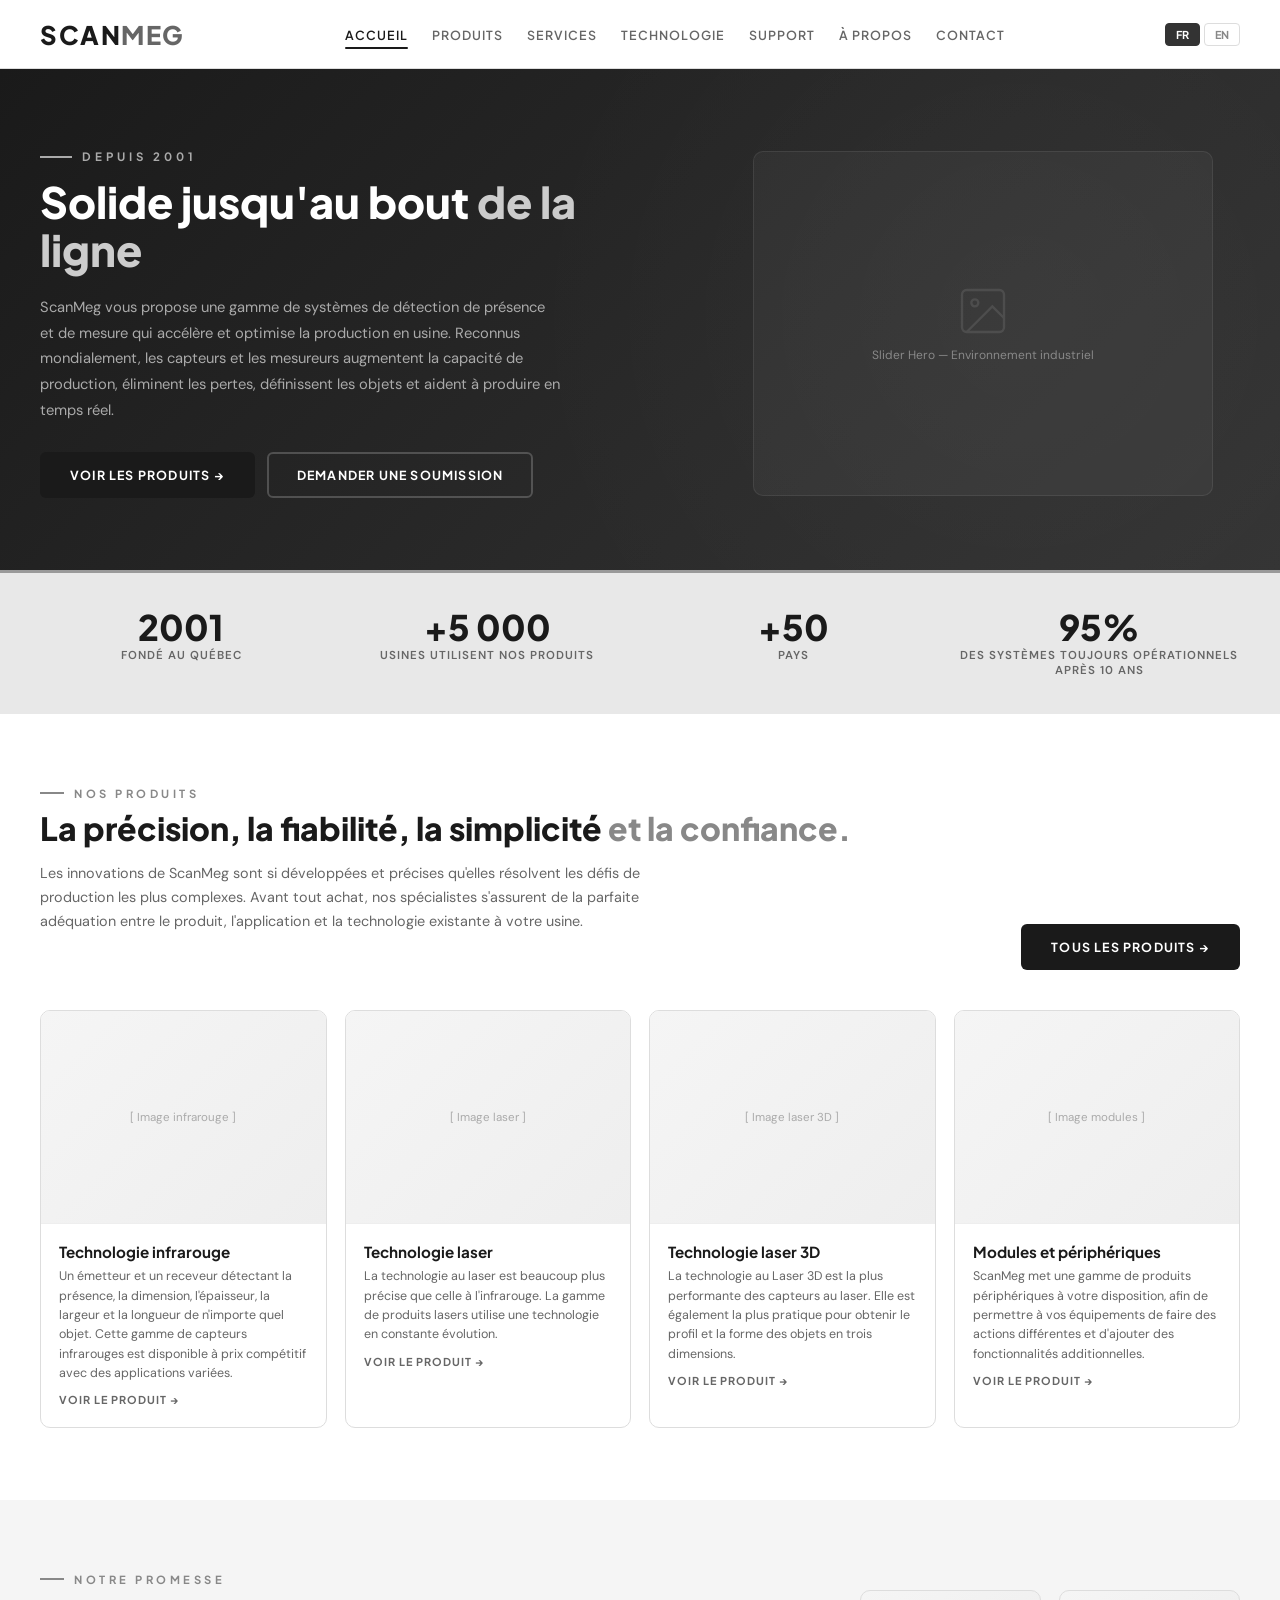
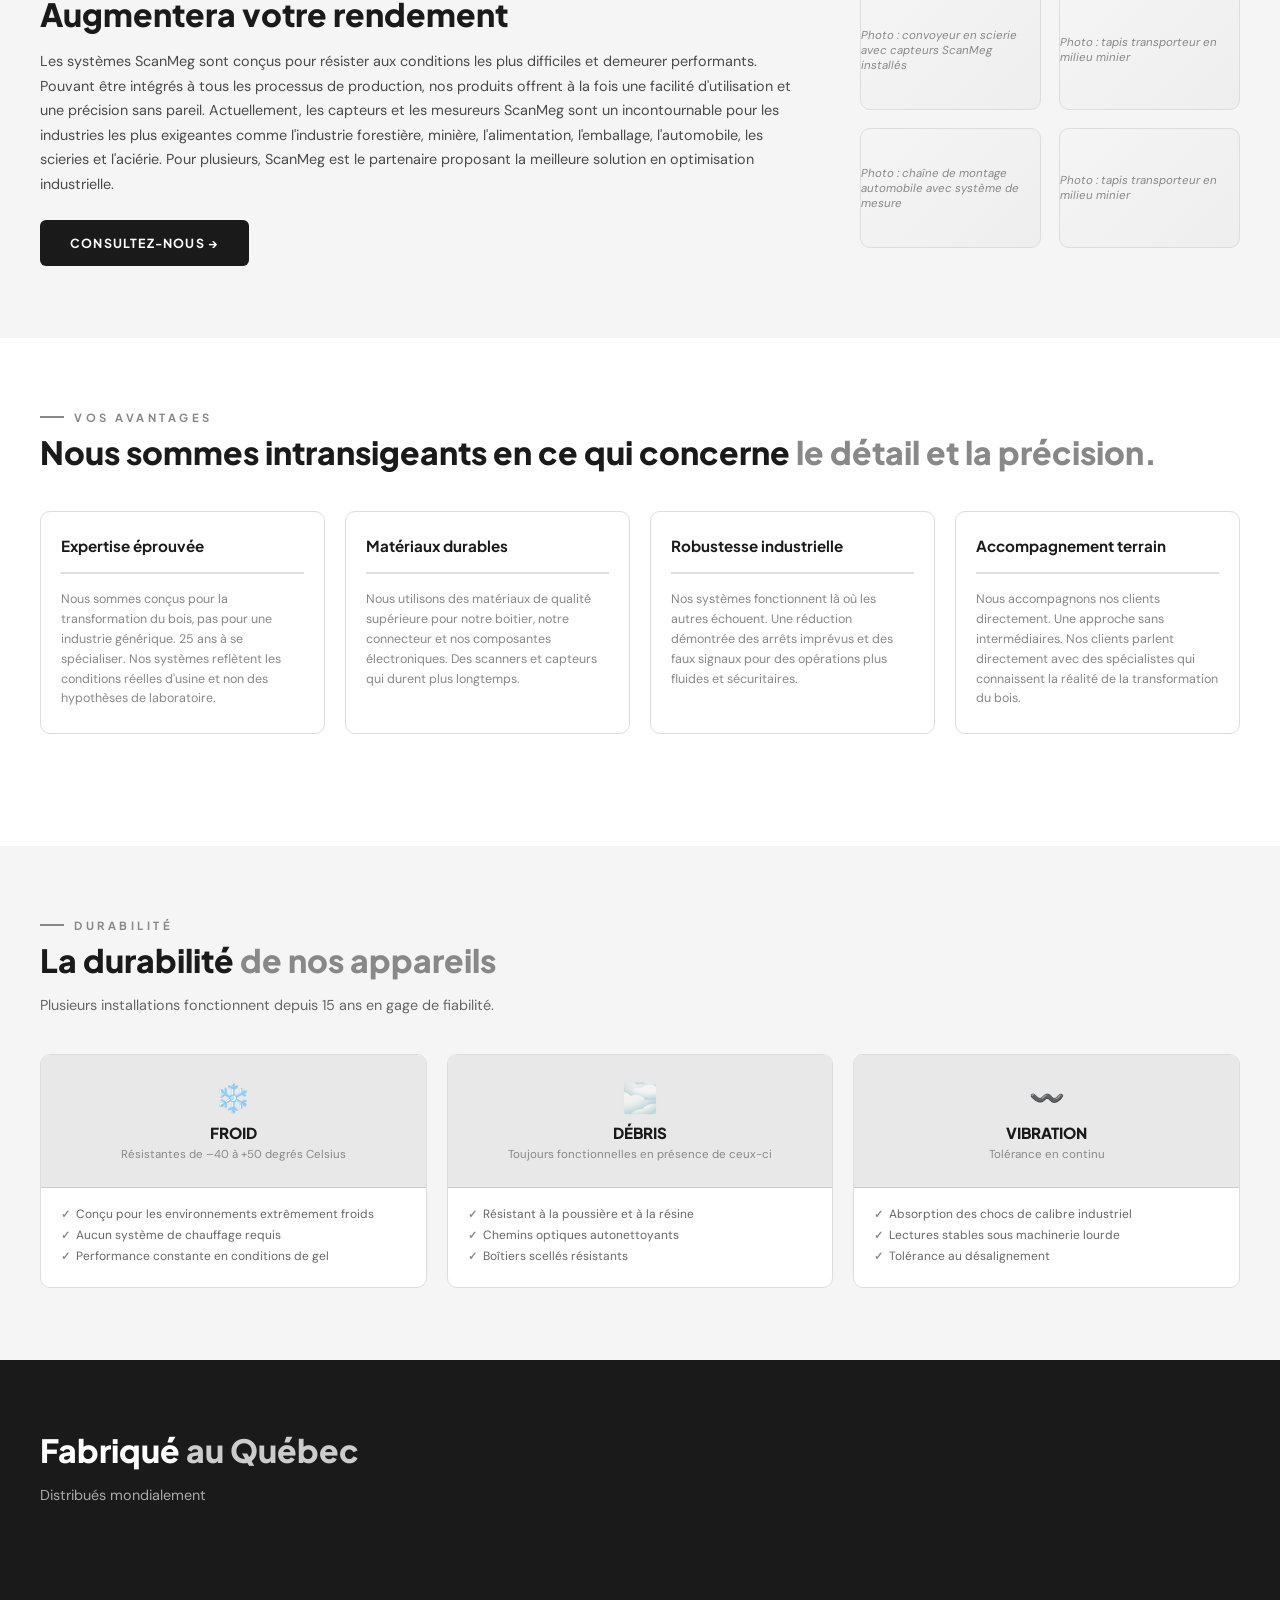
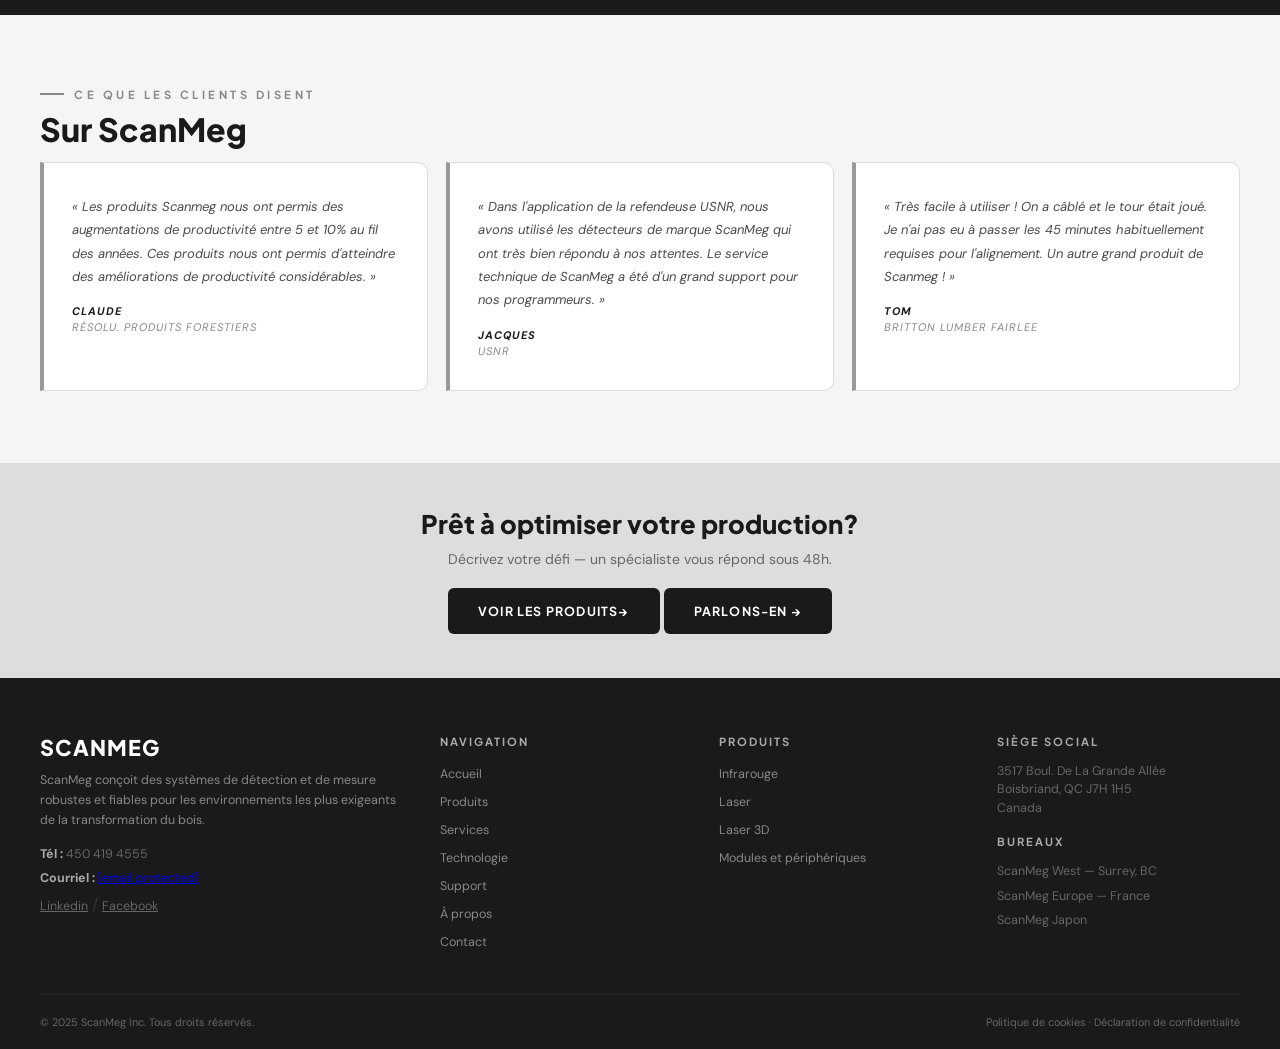
==== index.html @ ec6ca916 "nouvelle version" ====
<!DOCTYPE html>
<html lang="fr">
<head>
<meta charset="UTF-8">
<meta name="viewport" content="width=device-width, initial-scale=1.0">
<title>ScanMeg — Accueil</title>
<link href="https://fonts.googleapis.com/css2?family=DM+Sans:ital,opsz,wght@0,9..40,300;0,9..40,400;0,9..40,500;0,9..40,600;0,9..40,700;0,9..40,800&family=Plus+Jakarta+Sans:wght@400;500;600;700;800&display=swap" rel="stylesheet">
<link rel="stylesheet" href="wireframe.css">
<style>
:root {
  /* Light theme — mapped from 07 tokens */
  --c-bg:       #ffffff;
  --c-surface:  #f5f5f5;
  --c-card:     #ffffff;
  --c-border:   #ddd;
  --c-muted:    #888;
  --c-label:    #888;
  --c-text:     #4a4a4a;
  --c-heading:  #1a1a1a;
  --c-white:    #1a1a1a;
.temoignages-grid { display:grid; grid-template-columns:repeat(3,1fr); gap:18px; }
.temoignage { background:var(--c-card);border:1px solid var(--c-border);border-left:4px solid #999;border-radius:0 var(--radius-md) var(--radius-md) 0; padding:32px 28px; }
.temoignage blockquote { font-size:13px; color:var(--c-text); line-height:1.8; font-style:italic; margin-bottom:16px; }
.temoignage cite { font-size:11px; color:var(--c-label); text-transform:uppercase; letter-spacing:1px; display:block; }
.temoignage cite strong { color:var(--c-heading); display:block; margin-bottom:2px; }
}
</style>

</head>
<body>

<!-- ══════ HEADER ══════ -->
<header class="hdr">

  <div class="hdr-main">
    <a href="index.html" class="logo" style="text-decoration:none;">SCAN<em>MEG</em></a>
    <ul class="nav">
      <li><a href="index.html" class="on">Accueil</a></li>
      <li><a href="produits.html">Produits</a></li>
      <li><a href="services.html">Services</a></li>
      <li><a href="technologie.html">Technologie</a></li>
      <li><a href="support.html">Support</a></li>
      <li><a href="entreprise.html">À propos</a></li>
      <li><a href="contact.html">Contact</a></li>
      <li class="nav-lang"><div class="lang-sw"><button class="on">FR</button><button>EN</button></div></li>
    </ul>
    <div class="hdr-right">
      <div class="lang-sw"><button class="on">FR</button><button>EN</button></div>
      <div class="hamburger"><span></span><span></span><span></span></div>
    </div>
  </div>
</header>


<!-- ══════ HERO ══════ -->
<section class="hero">
  <div class="hero-inner">
    <div>
      <div class="hero-label">Depuis 2001</div>
      <h1>Solide jusqu'au bout <em>de la ligne</em></h1>
      <p class="hero-text">ScanMeg vous propose une gamme de systèmes de détection de présence et de mesure qui accélère et optimise la production en usine. Reconnus mondialement, les capteurs et les mesureurs augmentent la capacité de production, éliminent les pertes, définissent les objets et aident à produire en temps réel.</p>
      <div class="hero-btns">
        <a href="produits.html" class="btn btn-dark">Voir les produits →</a>
        <a href="contact.html" class="btn btn-outline" style="border-color:rgba(255,255,255,.2);color:var(--white);">Demander une soumission</a>
      </div>
    </div>
    <div class="hero-visual">
      <div class="ph">
        <svg width="56" height="56" viewBox="0 0 24 24" fill="none" stroke="currentColor" stroke-width="1"><rect x="3" y="3" width="18" height="18" rx="2"/><circle cx="8.5" cy="8.5" r="1.5"/><path d="m21 15-5-5L5 21"/></svg>
        Slider Hero — Environnement industriel
      </div>
    </div>
  </div>
</section>


<!-- ══════ KPI ══════ -->
<div class="kpi">
  <div class="kpi-row">
    <div><div class="kpi-n">2001</div><div class="kpi-l">Fondé au Québec</div></div>
    <div><div class="kpi-n">+5 000</div><div class="kpi-l">Usines utilisent nos produits</div></div>
    <div><div class="kpi-n">+50</div><div class="kpi-l">Pays</div></div>
    <div><div class="kpi-n">95%</div><div class="kpi-l">Des systèmes toujours opérationnels après 10 ans</div></div>
  </div>
</div>


<!-- ══════ CATÉGORIES PRODUITS ══════ -->
<section class="sec">
  <div class="sec-inner">
    <div class="sec-head">
      <div>
        <div class="sec-label">Nos produits</div>
        <h2 class="sec-title">La précision, la fiabilité, la simplicité <em>et la confiance.</em></h2>
        <p class="sec-desc">Les innovations de ScanMeg sont si développées et précises qu'elles résolvent les défis de production les plus complexes. Avant tout achat, nos spécialistes s'assurent de la parfaite adéquation entre le produit, l'application et la technologie existante à votre usine.</p>
      </div>
      <a href="produits.html" class="btn btn-dark" style="height:fit-content;">Tous les produits →</a>
    </div>
    <div class="cat-g">
      <div class="cat-c">
        <div class="cat-c-img">[ Image infrarouge ]</div>
        <div class="cat-c-body">
          <h3>Technologie infrarouge</h3>
          <p>Un émetteur et un receveur détectant la présence, la dimension, l'épaisseur, la largeur et la longueur de n'importe quel objet. Cette gamme de capteurs infrarouges est disponible à prix compétitif avec des applications variées.</p>
          <a href="categorie.html" class="cat-c-link">voir le produit →</a>
        </div>
      </div>
      <div class="cat-c">
        <div class="cat-c-img">[ Image laser ]</div>
        <div class="cat-c-body">
          <h3>Technologie laser</h3>
          <p>La technologie au laser est beaucoup plus précise que celle à l'infrarouge. La gamme de produits lasers utilise une technologie en constante évolution.</p>
          <a href="categorie.html" class="cat-c-link">voir le produit →</a>
        </div>
      </div>
      <div class="cat-c">
        <div class="cat-c-img">[ Image laser 3D ]</div>
        <div class="cat-c-body">
          <h3>Technologie laser 3D</h3>
          <p>La technologie au Laser 3D est la plus performante des capteurs au laser. Elle est également la plus pratique pour obtenir le profil et la forme des objets en trois dimensions.</p>
          <a href="categorie.html" class="cat-c-link">voir le produit →</a>
        </div>
      </div>
      <div class="cat-c">
        <div class="cat-c-img">[ Image modules ]</div>
        <div class="cat-c-body">
          <h3>Modules et périphériques</h3>
          <p>ScanMeg met une gamme de produits périphériques à votre disposition, afin de permettre à vos équipements de faire des actions différentes et d'ajouter des fonctionnalités additionnelles.</p>
          <a href="categorie.html" class="cat-c-link">voir le produit →</a>
        </div>
      </div>
    </div>
  </div>
</section>

<!-- 3. NOTRE PROMESSE -->
<section class="sec sec--gray" >
  <div class="sec-inner">
    <div style="display:grid;grid-template-columns:1fr 380px;gap:64px;align-items:center;">
      <div>
        <p class="sec-label">Notre promesse</p>
        <h2 class="sec-title">Augmentera votre rendement</h2>
        <p style="font-size:.9rem;color:var(--c-text);line-height:1.7;margin-top:16px;">Les systèmes ScanMeg sont conçus pour résister aux conditions les plus difficiles et demeurer performants. Pouvant être intégrés à tous les processus de production, nos produits offrent à la fois une facilité d'utilisation et une précision sans pareil. Actuellement, les capteurs et les mesureurs ScanMeg sont un incontournable pour les industries les plus exigeantes comme l'industrie forestière, minière, l'alimentation, l'emballage, l'automobile, les scieries et l'aciérie. Pour plusieurs, ScanMeg est le partenaire proposant la meilleure solution en optimisation industrielle.</p>
        <a href="contact.html" class="btn btn-dark btn-sm" style="margin-top:24px;display:inline-block;">Consultez-nous →</a>
      </div>
      <div style="display:grid;grid-template-columns:1fr 1fr;gap:18px;">
        <div style="background:linear-gradient(135deg,var(--slate-50),var(--slate-100));border:1px solid var(--slate-200);border-radius:var(--radius-md);height:120px;display:flex;align-items:center;justify-content:center;color:var(--c-muted);font-size:.72rem;"><span style="font-size:.72rem;color:var(--c-muted);font-style:italic;">Photo : convoyeur en scierie avec capteurs ScanMeg installés</span></div>
        <div style="background:linear-gradient(135deg,var(--slate-50),var(--slate-100));border:1px solid var(--slate-200);border-radius:var(--radius-md);height:120px;display:flex;align-items:center;justify-content:center;color:var(--c-muted);font-size:.72rem;"><span style="font-size:.72rem;color:var(--c-muted);font-style:italic;">Photo : tapis transporteur en milieu minier</span></div>
        <div style="background:linear-gradient(135deg,var(--slate-50),var(--slate-100));border:1px solid var(--slate-200);border-radius:var(--radius-md);height:120px;display:flex;align-items:center;justify-content:center;color:var(--c-muted);font-size:.72rem;"><span style="font-size:.72rem;color:var(--c-muted);font-style:italic;">Photo : chaîne de montage automobile avec système de mesure</span></div>
        <div style="background:linear-gradient(135deg,var(--slate-50),var(--slate-100));border:1px solid var(--slate-200);border-radius:var(--radius-md);height:120px;display:flex;align-items:center;justify-content:center;color:var(--c-muted);font-size:.72rem;"><span style="font-size:.72rem;color:var(--c-muted);font-style:italic;">Photo : tapis transporteur en milieu minier</span></div>
      </div>
    </div>
  </div>
</section>


<!-- ══════ PILIERS ══════ -->
<section class="sec">
  <div class="sec-inner">
    <div class="sec-label">Vos avantages</div>
    <h2 class="sec-title">Nous sommes intransigeants en ce qui concerne <em>le détail et la précision.</em></h2>
    <div style="margin-bottom:40px;"></div>
    <div class="piliers-g">
      <div class="pilier-c">
        <div class="pilier-titre">Expertise éprouvée</div>
        <div class="pilier-sep"></div>
        <p>Nous sommes conçus pour la transformation du bois, pas pour une industrie générique. 25 ans à se spécialiser. Nos systèmes reflètent les conditions réelles d'usine et non des hypothèses de laboratoire.</p>
      </div>
      <div class="pilier-c">
        <div class="pilier-titre">Matériaux durables</div>
        <div class="pilier-sep"></div>
        <p>Nous utilisons des matériaux de qualité supérieure pour notre boitier, notre connecteur et nos composantes électroniques. Des scanners et capteurs qui durent plus longtemps.</p>
      </div>
      <div class="pilier-c">
        <div class="pilier-titre">Robustesse industrielle</div>
        <div class="pilier-sep"></div>
        <p>Nos systèmes fonctionnent là où les autres échouent. Une réduction démontrée des arrêts imprévus et des faux signaux pour des opérations plus fluides et sécuritaires.</p>
      </div>
      <div class="pilier-c">
        <div class="pilier-titre">Accompagnement terrain</div>
        <div class="pilier-sep"></div>
        <p>Nous accompagnons nos clients directement. Une approche sans intermédiaires. Nos clients parlent directement avec des spécialistes qui connaissent la réalité de la transformation du bois.</p>
      </div>
    </div>
  </div>
</section>
    <div style="margin-bottom:40px;"></div>
<!-- ══════ DURABILITÉ ══════ -->
<section class="sec sec--gray">
  <div class="sec-inner">
    <div class="sec-label">Durabilité</div>
    <h2 class="sec-title">La durabilité <em>de nos appareils</em></h2>
    <p class="sec-desc">Plusieurs installations fonctionnent depuis 15 ans en gage de fiabilité.</p>
    <div class="dur-g">
      <div class="dur-c">
        <div class="dur-h">
          <div class="ico">❄️</div>
          <h4>Froid</h4>
          <small>Résistantes de –40 à +50 degrés Celsius</small>
        </div>
        <div class="dur-b">
          <p>Conçu pour les environnements extrêmement froids</p>
          <p>Aucun système de chauffage requis</p>
          <p>Performance constante en conditions de gel</p>
        </div>
      </div>
      <div class="dur-c">
        <div class="dur-h">
          <div class="ico">🌫️</div>
          <h4>Débris</h4>
          <small>Toujours fonctionnelles en présence de ceux-ci</small>
        </div>
        <div class="dur-b">
          <p>Résistant à la poussière et à la résine</p>
          <p>Chemins optiques autonettoyants</p>
          <p>Boîtiers scellés résistants</p>
        </div>
      </div>
      <div class="dur-c">
        <div class="dur-h">
          <div class="ico">〰️</div>
          <h4>Vibration</h4>
          <small>Tolérance en continu</small>
        </div>
        <div class="dur-b">
          <p>Absorption des chocs de calibre industriel</p>
          <p>Lectures stables sous machinerie lourde</p>
          <p>Tolérance au désalignement</p>
        </div>
      </div>
    </div>
  </div>
</section>



<!-- ══════ Fabrication au quebec ══════ -->
<section class="sec sec--dark">
  <div class="sec-inner">
    <h2 class="sec-title">Fabriqué <em>au Québec</em></h2>
    <p class="sec-desc">Distribués mondialement</p>
  </div>
</section>


<!-- 8. TÉMOIGNAGES -->
<section class="sec sec--gray">
  <div class="sec-inner">
    <div class="sec-header"><p class="sec-label">Ce que les clients disent</p><h2 class="sec-title">Sur ScanMeg</h2></div>
    <div class="temoignages-grid">
      <div class="temoignage">
        <blockquote>« Les produits Scanmeg nous ont permis des augmentations de productivité entre 5 et 10% au fil des années. Ces produits nous ont permis d'atteindre des améliorations de productivité considérables. »</blockquote>
        <cite><strong>Claude</strong>Résolu. Produits forestiers</cite>
      </div>
      <div class="temoignage">
        <blockquote>« Dans l'application de la refendeuse USNR, nous avons utilisé les détecteurs de marque ScanMeg qui ont très bien répondu à nos attentes. Le service technique de ScanMeg a été d'un grand support pour nos programmeurs. »</blockquote>
        <cite><strong>Jacques</strong>USNR</cite>
      </div>
      <div class="temoignage">
        <blockquote>« Très facile à utiliser ! On a câblé et le tour était joué. Je n'ai pas eu à passer les 45 minutes habituellement requises pour l'alignement. Un autre grand produit de Scanmeg ! »</blockquote>
        <cite><strong>Tom</strong>Britton Lumber Fairlee</cite>
      </div>
    </div>
  </div>
</section>


<!-- ══════ TÉMOIGNAGES ══════
<section class="sec sec--dark">
  <div class="sec-inner">
    <div class="sec-label">Témoignages</div>
    <h2 class="sec-title">Ce que les clients disent <em>sur ScanMeg</em></h2>
    <div style="margin-bottom:32px;"></div>
    <div class="svc-c">
      <q>Les produits Scanmeg nous ont permis des augmentations de productivité entre 5 et 10% au fil des années. Certes il existe d'autres marques de produits de détection mais ces derniers sont avec des plages fixes et ne correspondent pas toujours aux besoins de l'industrie du sciage. Les produits Scanmeg ont été développés en tenant compte des contraintes de poussières, de vibrations et fonctionnent même lorsqu'ils sont installés dans un environnement sévère.</q>
      <div class="testi-auth">— Claude, Résolu. Produits forestiers</div>
    </div>
    <div style="height:32px;"></div>
    <div class="svc-c">
      <q>Dans l'application de la refendeuse USNR, nous avons inclus deux systèmes de mesurage des blocs. Pour ce faire, nous avons utilisé les détecteurs de marque ScanMeg qui ont très bien répondu à nos attentes pour cette application. De plus, le service technique des gens de ScanMeg à été d'un grand support pour nos programmeurs</q>
      <div class="testi-auth">— Jacques, USNR</div>
    </div>
    <div style="height:32px;"></div>
    <div class="svc-c">
      <q>Très facile à utiliser! On a eu seulement à modifier les supports / garde où étaient installés les capteurs Banners, on a installé les P150 face à face, on les a câblés et le tour était joué. Je n'ai pas eu à passer les 45 minutes habituellement requises avec les Banners afin de les aligner, les incliner ou de vérifier les angles de vision. Un autre grand produit de Scanmeg !</q>
      <div class="testi-auth">— Tom, Britton Lumber Fairlee</div>
    </div>
  </div>
</section> -->


<!-- ══════ CTA ══════ -->
<div class="cta">
  <h2>Prêt à optimiser votre production?</h2>
  <p>Décrivez votre défi — un spécialiste vous répond sous 48h.</p>
  <a href="produits.html" class="btn btn-dark">Voir les produits→</a>
    <a href="contact.html" class="btn btn-dark">Parlons-en →</a>
</div>


<!-- ══════ FOOTER ══════ -->
<footer class="ftr">
  <div class="ftr-g">
    <div>
      <div class="ftr-brand">SCANMEG</div>
      <p class="ftr-desc">ScanMeg conçoit des systèmes de détection et de mesure robustes et fiables pour les environnements les plus exigeants de la transformation du bois.</p>
      <p class="ftr-info"><strong>Tél :</strong> 450 419 4555</p>
      <p class="ftr-info"><strong>Courriel :</strong> <a href="/cdn-cgi/l/email-protection" class="__cf_email__" data-cfemail="3640535842534576455557585b53511855595b">[email&#160;protected]</a></p>
      <a href="#" class="ftr-info">Linkedin</a> / 
      <a href="#" class="ftr-info">Facebook</a>
    </div>
    <div class="ftr-col">
      <h4>Navigation</h4>
      <ul>
        <li><a href="index.html">Accueil</a></li>
        <li><a href="produits.html">Produits</a></li>
        <li><a href="services.html">Services</a></li>
        <li><a href="technologie.html">Technologie</a></li>
        <li><a href="support.html">Support</a></li>
        <li><a href="entreprise.html">À propos</a></li>
        <li><a href="contact.html">Contact</a></li>
      </ul>
    </div>
    <div class="ftr-col">
      <h4>Produits</h4>
      <ul>
        <li><a href="categorie-infrarouge.html">Infrarouge</a></li>
        <li><a href="categorie-laser.html">Laser</a></li>
        <li><a href="categorie-laser3d.html">Laser 3D</a></li>
        <li><a href="categorie-modules.html">Modules et périphériques</a></li>
      </ul>
    </div>
    <div class="ftr-col">
      <h4>Siège social</h4>
      <p class="ftr-info">3517 Boul. De La Grande Allée<br>Boisbriand, QC J7H 1H5<br>Canada</p>
      <h4 style="margin-top:16px;">Bureaux</h4>
      <p class="ftr-info">ScanMeg West — Surrey, BC</p>
      <p class="ftr-info">ScanMeg Europe — France</p>
      <p class="ftr-info">ScanMeg Japon</p>
    </div>
  </div>
  <div class="ftr-bot">
    <span>© 2025 ScanMeg Inc. Tous droits réservés.</span>
    <span>Politique de cookies · Déclaration de confidentialité</span>
  </div>
</footer>

<script data-cfasync="false" src="/cdn-cgi/scripts/5c5dd728/cloudflare-static/email-decode.min.js"></script><script>
(function(){
  var btn = document.querySelector(".hamburger");
  var nav = document.querySelector(".nav");
  if(btn && nav){
    btn.addEventListener("click", function(){
      nav.classList
---- wireframe.css ----
/* ══════════════════════════════════════════
   SCANMEG — WIREFRAME CSS PARTAGÉ (N&B)
   Référencé par chaque page HTML via :
   <link rel="stylesheet" href="wireframe.css">
   ══════════════════════════════════════════ */

/* ── Tokens ── */
:root {
  --brand: #555;
  --brand-dark: #333;
  --brand-light: #ddd;
  --brand-pale: #f2f2f2;
  --navy: #1a1a1a;
  --navy-light: #2a2a2a;
  --slate-900: #1a1a1a;
  --slate-800: #333;
  --slate-700: #4a4a4a;
  --slate-600: #666;
  --slate-500: #888;
  --slate-400: #aaa;
  --slate-300: #ccc;
  --slate-200: #ddd;
  --slate-100: #eee;
  --slate-50: #f5f5f5;
  --white: #fff;
  --font-heading: 'Plus Jakarta Sans', sans-serif;
  --font-body: 'DM Sans', sans-serif;
  --shadow-xs: 0 1px 2px rgba(0,0,0,.04);
  --shadow-sm: 0 2px 8px rgba(0,0,0,.06);
  --shadow-md: 0 4px 16px rgba(0,0,0,.08);
  --shadow-lg: 0 8px 32px rgba(0,0,0,.1);
  --radius-sm: 6px;
  --radius-md: 10px;
  --radius-lg: 16px;
  --ease: cubic-bezier(.4,0,.2,1);
}
*,*::before,*::after { margin:0; padding:0; box-sizing:border-box; }
html { scroll-behavior:smooth; font-size:16px; }
body { font-family:var(--font-body); background:var(--white); color:var(--slate-800); overflow-x:hidden; }
img { max-width:100%; display:block; }

/* ══════ HEADER ══════ */
.hdr { background:var(--white); border-bottom:1px solid var(--slate-200); position:sticky; top:0; z-index:100; }
.hdr-top { background:var(--navy); padding:7px 40px; display:flex; justify-content:space-between; align-items:center; font-size:.72rem; color:var(--slate-400); }
.hdr-top a { color:#aaa; text-decoration:none; }
.hdr-main { padding:0 40px; display:flex; justify-content:space-between; align-items:center; height:68px; position:relative; }
.logo { font-family:var(--font-heading); font-weight:800; font-size:1.6rem; color:var(--navy); letter-spacing:1.5px; }
.logo em { font-style:normal; color:var(--slate-600); }
.nav { display:flex; gap:24px; list-style:none; }
.nav a { font-family:var(--font-heading); font-size:.78rem; font-weight:600; text-transform:uppercase; letter-spacing:1px; color:var(--slate-600); text-decoration:none; padding:4px 0; position:relative; transition:.2s; }
.nav a:hover { color:var(--navy); }
.nav a.on { color:var(--navy); }
.nav a.on::after { content:''; position:absolute; bottom:-2px; left:0; right:0; height:2px; background:var(--navy); border-radius:2px; }
.hdr-right { display:flex; align-items:center; gap:14px; }
.lang-sw { display:flex; gap:4px; }
.lang-sw button { font-family:var(--font-heading); font-size:.68rem; font-weight:700; padding:4px 10px; border-radius:4px; border:1px solid var(--slate-200); background:var(--white); color:var(--slate-500); cursor:pointer; transition:.15s; }
.lang-sw button.on { background:var(--slate-800); border-color:var(--slate-800); color:var(--white); }
.hamburger { display:none; flex-direction:column; gap:4px; cursor:pointer; }
.hamburger span { width:20px; height:2px; background:var(--slate-600); border-radius:2px; }

/* ══════ BUTTONS ══════ */
.btn { font-family:var(--font-heading); font-size:.78rem; font-weight:700; text-transform:uppercase; letter-spacing:1.2px; padding:13px 28px; border-radius:var(--radius-sm); border:2px solid transparent; cursor:pointer; text-decoration:none; display:inline-flex; align-items:center; gap:8px; transition:.2s var(--ease); white-space:nowrap; }
.btn-dark { background:var(--navy); color:var(--white); }
.btn-dark:hover { background:var(--navy-light); }
.btn-outline { background:transparent; border-color:var(--slate-300); color:var(--slate-700); }
.btn-outline:hover { border-color:var(--slate-600); color:var(--navy); }
.btn-white { background:var(--white); color:var(--navy); border-color:var(--slate-200); }
.btn-white:hover { background:var(--slate-50); }

/* ══════ HERO ══════ */
.hero { position:relative; background:linear-gradient(135deg,#1a1a1a 0%,#2a2a2a 60%,#333 100%); padding:80px 40px 72px; overflow:hidden; }
.hero::before { content:''; position:absolute; top:-50%; right:-20%; width:80%; height:200%; background:radial-gradient(ellipse,rgba(255,255,255,.03),transparent 70%); pointer-events:none; }
.hero-inner { max-width:1200px; margin:0 auto; display:grid; grid-template-columns:1.1fr .9fr; gap:56px; align-items:center; position:relative; z-index:1; }
.hero-label { font-family:var(--font-heading); font-size:.72rem; font-weight:700; text-transform:uppercase; letter-spacing:4px; color:#aaa; margin-bottom:14px; display:flex; align-items:center; gap:10px; }
.hero-label::before { content:''; width:32px; height:2px; background:#aaa; }
.hero h1 { font-family:var(--font-heading); font-size:2.7rem; font-weight:800; line-height:1.12; color:var(--white); margin-bottom:20px; }
.hero h1 em { font-style:normal; color:#ccc; }
.hero-text { font-size:.92rem; line-height:1.75; color:var(--slate-400); margin-bottom:28px; max-width:520px; }
.hero-btns { display:flex; gap:12px; flex-wrap:wrap; }
.hero-visual { display:flex; align-items:center; justify-content:center; position:relative; }
.hero-badge { position:absolute; top:16px; right:-8px; background:#444; color:var(--white); font-family:var(--font-heading); font-weight:800; font-size:.65rem; letter-spacing:1px; text-transform:uppercase; padding:8px 18px; border-radius:var(--radius-sm); box-shadow:var(--shadow-md); }

/* ══════ PLACEHOLDER IMAGE ══════ */
.ph { width:100%; aspect-ratio:4/3; max-width:460px; background:rgba(255,255,255,.04); border:1px solid rgba(255,255,255,.08); border-radius:var(--radius-md); display:flex; align-items:center; justify-content:center; flex-direction:column; gap:8px; color:var(--slate-500); font-size:.75rem; text-align:center; padding:20px; }
.ph svg { opacity:.25; }
.ph--light { background:var(--slate-50); border-color:var(--slate-200); color:var(--slate-400); }

/* ══════ KPI BAR ══════ */
.kpi { background:#e8e8e8; border-top:3px solid #999; padding:36px 40px; }
.kpi-row { max-width:1200px; margin:0 auto; display:grid; grid-template-columns:repeat(4,1fr); gap:24px; text-align:center; }
.kpi-n { font-family:var(--font-heading); font-size:2.2rem; font-weight:800; color:var(--navy); line-height:1; }
.kpi-l { font-size:.72rem; font-weight:600; text-transform:uppercase; letter-spacing:1px; color:var(--slate-600); margin-top:4px; }

/* ══════ SECTIONS ══════ */
.sec { padding:72px 40px; }
.sec--gray { background:var(--slate-50); }
.sec--dark { background:var(--navy); color:var(--slate-300); }
.sec-inner { max-width:1200px; margin:0 auto; }
.sec-label { font-family:var(--font-heading); font-size:.7rem; font-weight:700; text-transform:uppercase; letter-spacing:3.5px; color:#888; margin-bottom:10px; display:flex; align-items:center; gap:10px; }
.sec-label::before { content:''; width:24px; height:2px; background:currentColor; }
.sec-title { font-family:var(--font-heading); font-size:2rem; font-weight:800; line-height:1.15; color:var(--navy); margin-bottom:14px; }
.sec--dark .sec-title { color:var(--white); }
.sec-title em { font-style:normal; color:var(--slate-500); }
.sec--dark .sec-title em { color:#ccc; }
.sec-desc { font-size:.9rem; line-height:1.7; color:var(--slate-600); max-width:620px; margin-bottom:36px; }
.sec--dark .sec-desc { color:var(--slate-400); }
.sec-head { display:flex; justify-content:space-between; align-items:flex-end; margin-bottom:40px; flex-wrap:wrap; gap:20px; }

/* ══════ CATEGORY CARDS ══════ */
.cat-g { display:grid; grid-template-columns:repeat(4,1fr); gap:18px; }
.cat-g--2col { grid-template-columns:repeat(2,1fr); gap:24px; }
.cat-g--3col { grid-template-columns:repeat(3,1fr); gap:20px; }
.cat-c { background:var(--white); border:1px solid var(--slate-200); border-radius:var(--radius-md); overflow:hidden; transition:.25s var(--ease); cursor:pointer; }
.cat-c:hover { border-color:#999; box-shadow:var(--shadow-md); transform:translateY(-3px); }
.cat-c-img { aspect-ratio:4/3; background:linear-gradient(135deg,var(--slate-50),var(--slate-100)); display:flex; align-items:center; justify-content:center; color:var(--slate-400); font-size:.72rem; border-bottom:1px solid var(--slate-100); }
.cat-c-body { padding:18px; }
.cat-c h3 { font-family:var(--font-heading); font-size:.95rem; font-weight:700; color:var(--navy); margin-bottom:6px; }
.cat-c p { font-size:.78rem; line-height:1.55; color:var(--slate-600); }
.cat-c-meta { font-family:var(--font-heading); font-size:.68rem; font-weight:600; color:var(--slate-400); letter-spacing:.3px; margin-bottom:12px; padding-top:10px; border-top:1px solid var(--slate-100); }
.cat-c-link { display:inline-flex; align-items:center; gap:4px; margin-top:10px; font-family:var(--font-heading); font-size:.68rem; font-weight:700; text-transform:uppercase; letter-spacing:1px; color:var(--slate-600); text-decoration:none; }
.cat-c-link:hover { color:var(--navy); }

/* ══════ ICON SERVICE CARDS ══════ */
.svc-g { display:grid; grid-template-columns:repeat(3,1fr); gap:20px; }
.svc-c { background:var(--white); border:1px solid var(--slate-200); border-radius:var(--radius-md); padding:28px 24px; transition:.25s var(--ease); }
.sec--dark .svc-c { background:var(--navy-light); border-color:rgba(255,255,255,.06); }
.svc-c:hover { border-color:#999; box-shadow:var(--shadow-sm); transform:translateY(-2px); }
.svc-ico { width:44px; height:44px; border-radius:var(--radius-sm); background:#e8e8e8; border:1px solid #ccc; display:flex; align-items:center; justify-content:center; font-size:1.1rem; margin-bottom:16px; }
.sec--dark .svc-ico { background:rgba(255,255,255,.08); border-color:rgba(255,255,255,.12); }
.svc-c h3 { font-family:var(--font-heading); font-size:.85rem; font-weight:700; color:var(--navy); margin-bottom:8px; }
.sec--dark .svc-c h3 { color:var(--white); }
.svc-c p { font-size:.78rem; line-height:1.6; color:var(--slate-500); }

/* ══════ ADVANTAGES ══════ */
.adv-g { display:grid; grid-template-columns:repeat(3,1fr); gap:28px; }
.adv-i { display:flex; gap:14px; }
.adv-n { font-family:var(--font-heading); font-size:2rem; font-weight:800; color:#999; line-height:1; min-width:40px; }
.adv-i h4 { font-family:var(--font-heading); font-size:.82rem; font-weight:700; color:var(--navy); margin-bottom:5px; }
.adv-i p { font-size:.78rem; line-height:1.55; color:var(--slate-600); }

/* ══════ TESTIMONIAL ══════ */
.testi { background:var(--white); border:1px solid var(--slate-200); border-left:4px solid #999; border-radius:0 var(--radius-md) var(--radius-md) 0; padding:36px; max-width:820px; margin:0 auto; }
.sec--dark .testi { background:var(--navy-light); border-color:rgba(255,255,255,.06); border-left-color:#888; }
.testi q { display:block; font-size:.9rem; line-height:1.8; color:var(--slate-600); font-style:italic; margin-bottom:16px; }
.sec--dark .testi q { color:var(--slate-400); }
.testi-auth { font-family:var(--font-heading); font-size:.78rem; font-weight:700; color:#888; }

/* ══════ CTA BAND ══════ */
.cta { background:#ddd; padding:44px 40px; text-align:center; }
.cta h2 { font-family:var(--font-heading); font-size:1.6rem; font-weight:800; color:var(--navy); margin-bottom:10px; }
.cta p { color:var(--slate-600); margin-bottom:20px; font-size:.88rem; }

/* ══════ FOOTER ══════ */
.ftr { background:var(--navy); padding:56px 40px 20px; }
.ftr-g { max-width:1200px; margin:0 auto; display:grid; grid-template-columns:1.5fr 1fr 1fr 1fr; gap:36px; margin-bottom:36px; }
.ftr-brand { font-family:var(--font-heading); font-weight:800; font-size:1.35rem; color:var(--white); letter-spacing:1px; margin-bottom:10px; }
.ftr-desc { font-size:.78rem; line-height:1.6; color:var(--slate-500); margin-bottom:14px; }
.ftr-col h4 { font-family:var(--font-heading); font-size:.7rem; font-weight:700; text-transform:uppercase; letter-spacing:2px; color:var(--slate-400); margin-bottom:14px; }
.ftr-col ul { list-style:none; }
.ftr-col li { margin-bottom:7px; }
.ftr-col a { font-size:.78rem; color:var(--slate-500); text-decoration:none; transition:.15s; }
.ftr-col a:hover { color:var(--white); }
.ftr-info { font-size:.78rem; color:var(--slate-600); margin-bottom:6px; line-height:1.5; }
.ftr-info strong { color:var(--slate-400); }
.ftr-bot { max-width:1200px; margin:0 auto; padding-top:20px; border-top:1px solid rgba(255,255,255,.06); display:flex; justify-content:space-between; font-size:.68rem; color:var(--slate-600); }

/* ══════ PAGE HEADER ══════ */
.pg-hdr { background:var(--navy); padding:64px 40px 48px; position:relative; overflow:hidden; }
.pg-hdr::before { content:''; position:absolute; inset:0; background:radial-gradient(circle at 80% 30%,rgba(255,255,255,.03),transparent 60%); }
.pg-hdr-in { max-width:1200px; margin:0 auto; position:relative; z-index:1; }
.pg-bc { font-size:.7rem; color:var(--slate-500); margin-bottom:10px; }
.pg-bc a { color:#aaa; text-decoration:none; }
.pg-hdr h1 { font-family:var(--font-heading); font-size:2.2rem; font-weight:800; color:var(--white); margin-bottom:10px; }
.pg-hdr p { font-size:.9rem; color:var(--slate-400); max-width:580px; line-height:1.6; }

/* ══════ PRODUCT GRID ══════ */
.p-grid { display:grid; grid-template-columns:repeat(4,1fr); gap:18px; }
.p-card { background:var(--white); border:1px solid var(--slate-200); border-radius:var(--radius-md); overflow:hidden; transition:.25s var(--ease); cursor:pointer; }
.p-card:hover { border-color:#999; box-shadow:var(--shadow-md); }
.p-card-img { aspect-ratio:1; background:var(--slate-50); display:flex; align-items:center; justify-content:center; color:var(--slate-400); font-size:.68rem; position:relative; border-bottom:1px solid var(--slate-100); }
.p-badge { position:absolute; top:8px; left:8px; font-family:var(--font-heading); font-size:.58rem; font-weight:700; text-transform:uppercase; letter-spacing:.8px; padding:3px 8px; background:#555; color:var(--white); border-radius:3px; }
.p-card-body { padding:14px; }
.p-card-cat { font-size:.6rem; text-transform:uppercase; letter-spacing:.8px; color:#888; font-weight:600; margin-bottom:3px; }
.p-card h3 { font-family:var(--font-heading); font-size:.88rem; font-weight:700; color:var(--navy); margin-bottom:5px; }
.p-card p { font-size:.72rem; color:var(--slate-500); line-height:1.5; margin-bottom:10px; }
.p-card-act { font-family:var(--font-heading); font-size:.65rem; font-weight:700; text-transform:uppercase; letter-spacing:.8px; color:var(--slate-600); text-decoration:none; }

/* ══════ DETAIL ROW ══════ */
.drow { display:grid; grid-template-columns:1fr 1fr; gap:44px; align-items:center; margin-bottom:56px; }
.drow.rev { direction:rtl; }
.drow.rev>* { direction:ltr; }
.drow-img { aspect-ratio:4/3; background:linear-gradient(135deg,var(--slate-50),var(--slate-100)); border-radius:var(--radius-md); border:1px solid var(--slate-200); display:flex; align-items:center; justify-content:center; color:var(--slate-400); font-size:.75rem; }
.drow h3 { font-family:var(--font-heading); font-size:1.3rem; font-weight:800; color:var(--navy); margin-bottom:14px; }
.drow p { font-size:.85rem; line-height:1.7; color:var(--slate-600); }

/* ══════ TECH TABS ══════ */
.tt { display:flex; gap:4px; margin-bottom:28px; flex-wrap:wrap; }
.tt-btn { font-family:var(--font-heading); font-size:.72rem; font-weight:700; text-transform:uppercase; letter-spacing:1px; padding:10px 22px; border:none; border-radius:var(--radius-sm) var(--radius-sm) 0 0; background:var(--navy-light); color:var(--slate-500); cursor:pointer; transition:.15s; }
.tt-btn:hover { color:var(--white); }
.tt-btn.on { background:#555; color:var(--white); }
.tt-panel { background:var(--navy-light); border:1px solid rgba(255,255,255,.06); border-radius:0 var(--radius-md) var(--radius-md) var(--radius-md); padding:36px; }
.tt-grid { display:grid; grid-template-columns:1fr 1fr; gap:36px; align-items:center; }
.tt-panel h3 { font-family:var(--font-heading); font-size:1.2rem; font-weight:800; color:var(--white); margin-bottom:12px; }
.tt-panel p { font-size:.84rem; line-height:1.7; color:var(--slate-400); margin-bottom:16px; }
.tt-list { list-style:none; display:flex; gap:6px; flex-wrap:wrap; }
.tt-list li { font-family:var(--font-heading); font-size:.65rem; font-weight:600; text-transform:uppercase; padding:5px 12px; background:rgba(255,255,255,.06); border:1px solid rgba(255,255,255,.1); border-radius:4px; color:#bbb; }

/* ══════ SPECS ══════ */
.sp-g { display:grid; grid-template-columns:repeat(3,1fr); gap:18px; }
.sp-c { background:var(--white); border:1px solid var(--slate-200); border-radius:var(--radius-md); padding:24px 20px; text-align:center; transition:.15s; }
.sp-c:hover { border-color:#999; }
.sp-n { font-family:var(--font-heading); font-size:1.8rem; font-weight:800; color:#555; line-height:1; margin-bottom:3px; }
.sp-l { font-family:var(--font-heading); font-size:.72rem; font-weight:700; text-transform:uppercase; color:var(--navy); margin-bottom:5px; }
.sp-d { font-size:.72rem; color:var(--slate-500); line-height:1.45; }

/* ══════ DURABILITY ══════ */
.dur-g { display:grid; grid-template-columns:repeat(3,1fr); gap:20px; }
.dur-c { background:var(--white); border:1px solid var(--slate-200); border-radius:var(--radius-md); overflow:hidden; transition:.15s; }
.sec--dark .dur-c { background:var(--navy-light); border-color:rgba(255,255,255,.06); }
.dur-c:hover { border-color:#999; }
.dur-h { background:#e8e8e8; padding:24px 20px; text-align:center; border-bottom:1px solid #ccc; }
.sec--dark .dur-h { background:rgba(255,255,255,.05); border-color:rgba(255,255,255,.08); }
.dur-h .ico { font-size:1.8rem; margin-bottom:6px; }
.dur-h h4 { font-family:var(--font-heading); font-size:.95rem; font-weight:800; color:var(--navy); text-transform:uppercase; }
.sec--dark .dur-h h4 { color:var(--white); }
.dur-h small { font-size:.72rem; color:var(--slate-500); }
.dur-b { padding:18px 20px; }
.dur-b p { font-size:.75rem; color:var(--slate-600); margin-bottom:5px; display:flex; align-items:center; gap:6px; }
.sec--dark .dur-b p { color:var(--slate-400); }
.dur-b p::before { content:'✓'; color:#888; font-weight:700; font-size:.7rem; }

/* ══════ INDUSTRIES ══════ */
.ind-g { display:grid; grid-template-columns:repeat(2,1fr); gap:20px; }
.ind-c { display:grid; grid-template-columns:130px 1fr; background:var(--white); border:1px solid var(--slate-200); border-radius:var(--radius-md); overflow:hidden; transition:.15s; }
.ind-c:hover { border-color:#999; box-shadow:var(--shadow-sm); }
.ind-c-img { background:var(--slate-50); display:flex; align-items:center; justify-content:center; color:var(--slate-400); font-size:.65rem; }
.ind-c-body { padding:20px; }
.ind-c h3 { font-family:var(--font-heading); font-size:.95rem; font-weight:700; color:var(--navy); margin-bottom:6px; }
.ind-c p { font-size:.76rem; line-height:1.6; color:var(--slate-600); }

/* ══════ TIMELINE ══════ */
.tl { position:relative; padding:32px 0; }
.tl::before { content:''; position:absolute; left:50%; top:0; bottom:0; width:2px; background:#ccc; transform:translateX(-50%); }
.tl-item { display:flex; margin-bottom:36px; position:relative; }
.tl-item:nth-child(odd) { justify-content:flex-start; padding-right:52%; }
.tl-item:nth-child(even) { justify-content:flex-end; padding-left:52%; }
.tl-dot { position:absolute; left:50%; transform:translateX(-50%); width:14px; height:14px; background:#888; border:3px solid var(--white); border-radius:50%; z-index:1; box-shadow:var(--shadow-sm); }
.tl-box { background:var(--white); border:1px solid var(--slate-200); border-radius:var(--radius-md); padding:18px; }
.tl-yr { font-family:var(--font-heading); font-size:1.2rem; font-weight:800; color:#555; margin-bottom:3px; }
.tl-box p { font-size:.78rem; color:var(--slate-600); line-height:1.5; }

/* ══════ CONTACT ══════ */
.ct-g { display:grid; grid-template-columns:1fr 1fr; gap:44px; }
.fg { margin-bottom:18px; }
.fg label { font-family:var(--font-heading); font-size:.68rem; font-weight:600; text-transform:uppercase; letter-spacing:.8px; color:var(--slate-600); display:block; margin-bottom:5px; }
.fg input,.fg textarea,.fg select { width:100%; padding:11px 14px; border:1px solid var(--slate-200); border-radius:var(--radius-sm); font-family:var(--font-body); font-size:.84rem; color:var(--navy); background:var(--white); transition:.15s; }
.fg input:focus,.fg textarea:focus,.fg select:focus { outline:none; border-color:var(--slate-600); box-shadow:0 0 0 3px rgba(0,0,0,.05); }
.fg textarea { resize:vertical; min-height:110px; }
.off-g { display:grid; grid-template-columns:1fr 1fr; gap:16px; }
.off-c { background:var(--slate-50); border-radius:var(--radius-md); padding:20px; border:1px solid var(--slate-100); }
.off-c h4 { font-family:var(--font-heading); font-size:.78rem; font-weight:700; color:var(--navy); margin-bottom:8px; }
.off-c p { font-size:.72rem; color:var(--slate-600); line-height:1.55; }
.off-c a { color:var(--slate-600); text-decoration:none; }

/* ══════ QUOTE PAGE ══════ */
.qt-g { display:grid; grid-template-columns:1.2fr .8fr; gap:44px; align-items:flex-start; }
.qt-side { background:var(--navy); border-radius:var(--radius-md); padding:36px; }
.qt-side h3 { font-family:var(--font-heading); font-size:1.05rem; font-weight:800; color:var(--white); margin-bottom:18px; }
.qt-step { display:flex; gap:14px; margin-bottom:20px; }
.qt-num { width:32px; height:32px; min-width:32px; background:#555; border-radius:50%; display:flex; align-items:center; justify-content:center; font-family:var(--font-heading); font-weight:800; color:var(--white); font-size:.8rem; }
.qt-step h4 { font-family:var(--font-heading); font-size:.78rem; font-weight:700; color:var(--white); margin-bottom:3px; }
.qt-step p { font-size:.72rem; color:var(--slate-500); line-height:1.45; }

/* ══════ GALLERY ══════ */
.gal { display:grid; grid-template-columns:repeat(4,1fr); gap:10px; }
.gal-ph { aspect-ratio:1; background:var(--slate-50); border:1px solid var(--slate-200); border-radius:var(--radius-sm); display:flex; align-items:center; justify-content:center; color:var(--slate-400); font-size:.65rem; }

/* ══════════════════════════════════════════
   RESPONSIVE
   ══════════════════════════════════════════ */
@media (max-width:1024px) {
  .hero-inner { grid-template-columns:1fr; }
  .hero-visual { display:none; }
  .cat-g { grid-template-columns:repeat(2,1fr); }
  .cat-g--2col { grid-template-columns:1fr; }
  .svc-g { grid-template-columns:repeat(2,1fr); }
  .adv-g { grid-template-columns:repeat(2,1fr); }
  .p-grid { grid-template-columns:repeat(2,1fr); }
  .sp-g { grid-template-columns:repeat(2,1fr); }
  .dur-g { grid-template-columns:1fr 1fr; }
  .drow { grid-template-columns:1fr; gap:24px; }
  .drow.rev { direction:ltr; }
  .tt-grid { grid-template-columns:1fr; }
  .ct-g { grid-template-columns:1fr; }
  .qt-g { grid-template-columns:1fr; }
  .ftr-g { grid-template-columns:1fr 1fr; }
  .kpi-row { grid-template-columns:repeat(2,1fr); }
  .ind-g { grid-template-columns:1fr; }
}
@media (max-width:640px) {
  .hdr-top { display:none; }
  .nav { display:none; }
  .lang-sw { display:none; }
  .hamburger { display:flex; }
  .hdr-main { padding:0 16px; height:56px; }
  .nav.open { top:56px; }
  .hero { padding:40px 16px 48px; }
  .hero h1 { font-size:1.7rem; }
  .hero-btns { flex-direction:column; }
  .hero-btns .btn { justify-content:center; }
  .sec { padding:40px 16px; }
  .sec-title { font-size:1.45rem; }
  .sec-head { flex-direction:column; align-items:flex-start; }
  .cat-g, .cat-g--2col, .cat-g--3col { grid-template-columns:1fr; }
  .svc-g { grid-template-columns:1fr; }
  .adv-g { grid-template-columns:1fr; }
  .p-grid { grid-template-columns:1fr 1fr; }
  .sp-g { grid-template-columns:1fr; }
  .dur-g { grid-template-columns:1fr; }
  .kpi { padding:24px 16px; }
  .kpi-row { grid-template-columns:repeat(2,1fr); gap:16px; }
  .kpi-n { font-size:1.6rem; }
  .ftr { padding:32px 16px 12px; }
  .ftr-g { grid-template-columns:1fr; gap:20px; }
  .ftr-bot { flex-direction:column; gap:6px; }
  .pg-hdr { padding:36px 16px 28px; }
  .pg-hdr h1 { font-size:1.5rem; }
  .cta { padding:28px 16px; }
  .cta h2 { font-size:1.2rem; }
  .ind-c { grid-template-columns:1fr; }
  .ind-c-img { height:100px; }
  .off-g { grid-template-columns:1fr; }
  .gal { grid-template-columns:repeat(2,1fr); }
  .tl::before { left:14px; }
  .tl-item:nth-child(odd), .tl-item:nth-child(even) { justify-content:flex-start; padding-left:36px; padding-right:0; }
  .tl-dot { left:14px; }
}

/* Menu mobile ouvert — hors media query pour garantir la priorité */
.nav.open { display:flex; flex-direction:column; position:absolute; top:68px; left:0; right:0; background:#fff; padding:16px 0; border-top:1px solid #e5e7eb; border-bottom:1px solid #e5e7eb; z-index:200; gap:0; }
.nav.open li a { display:block; padding:12px 20px; font-size:.85rem; }
.nav-lang { display:none; }
.nav.open .nav-lang { display:flex; padding:12px 20px; border-top:1px solid var(--slate-200); margin-top:8px; }

/* ── Piliers ── */
.piliers-g { display:grid; grid-template-columns:repeat(4,1fr); gap:20px; }
.pilier-c { background:var(--white); border:1px solid var(--slate-200); border-radius:var(--radius-md); padding:24px 20px; }
.pilier-titre { font-family:var(--font-heading); font-size:.95rem; font-weight:700; color:var(--navy); margin-bottom:16px; line-height:1.3; }
.pilier-sep { border:none; border-top:2px solid var(--slate-200); margin-bottom:16px; }
.pilier-c p { font-size:.78rem; line-height:1.6; color:var(--slate-500); margin:0; }
@media(max-width:1024px){ .piliers-g { grid-template-columns:repeat(2,1fr); } }
@media(max-width:640px){ .piliers-g { grid-template-columns:1fr; } }

/* ── Support cards (réutilisé depuis support.html) ── */
.support-cards { display:grid; grid-template-columns:1fr 1fr; gap:18px; }
.support-card-main { background:var(--white); border-radius:var(--radius-md); border:1px solid var(--slate-200); padding:40px 32px; text-decoration:none; color:var(--slate-600); display:block; }
.support-card-main:hover { border-color:var(--slate-500); }
.support-card-icon { font-size:36px; margin-bottom:16px; display:block; }
.support-card-main h3 { font-size:18px; font-family:var(--font-heading); font-weight:800; color:var(--navy); text-transform:uppercase; letter-spacing:1px; margin-bottom:8px; }
.support-card-main p { font-size:14px; color:var(--slate-600); line-height:1.7; margin-bottom:16px; }
.support-card-main .arrow { font-size:12px; font-weight:700; color:var(--slate-600); text-transform:uppercase; letter-spacing:1px; }
@media(max-width:640px){ .support-cards { grid-template-columns:1fr; } }
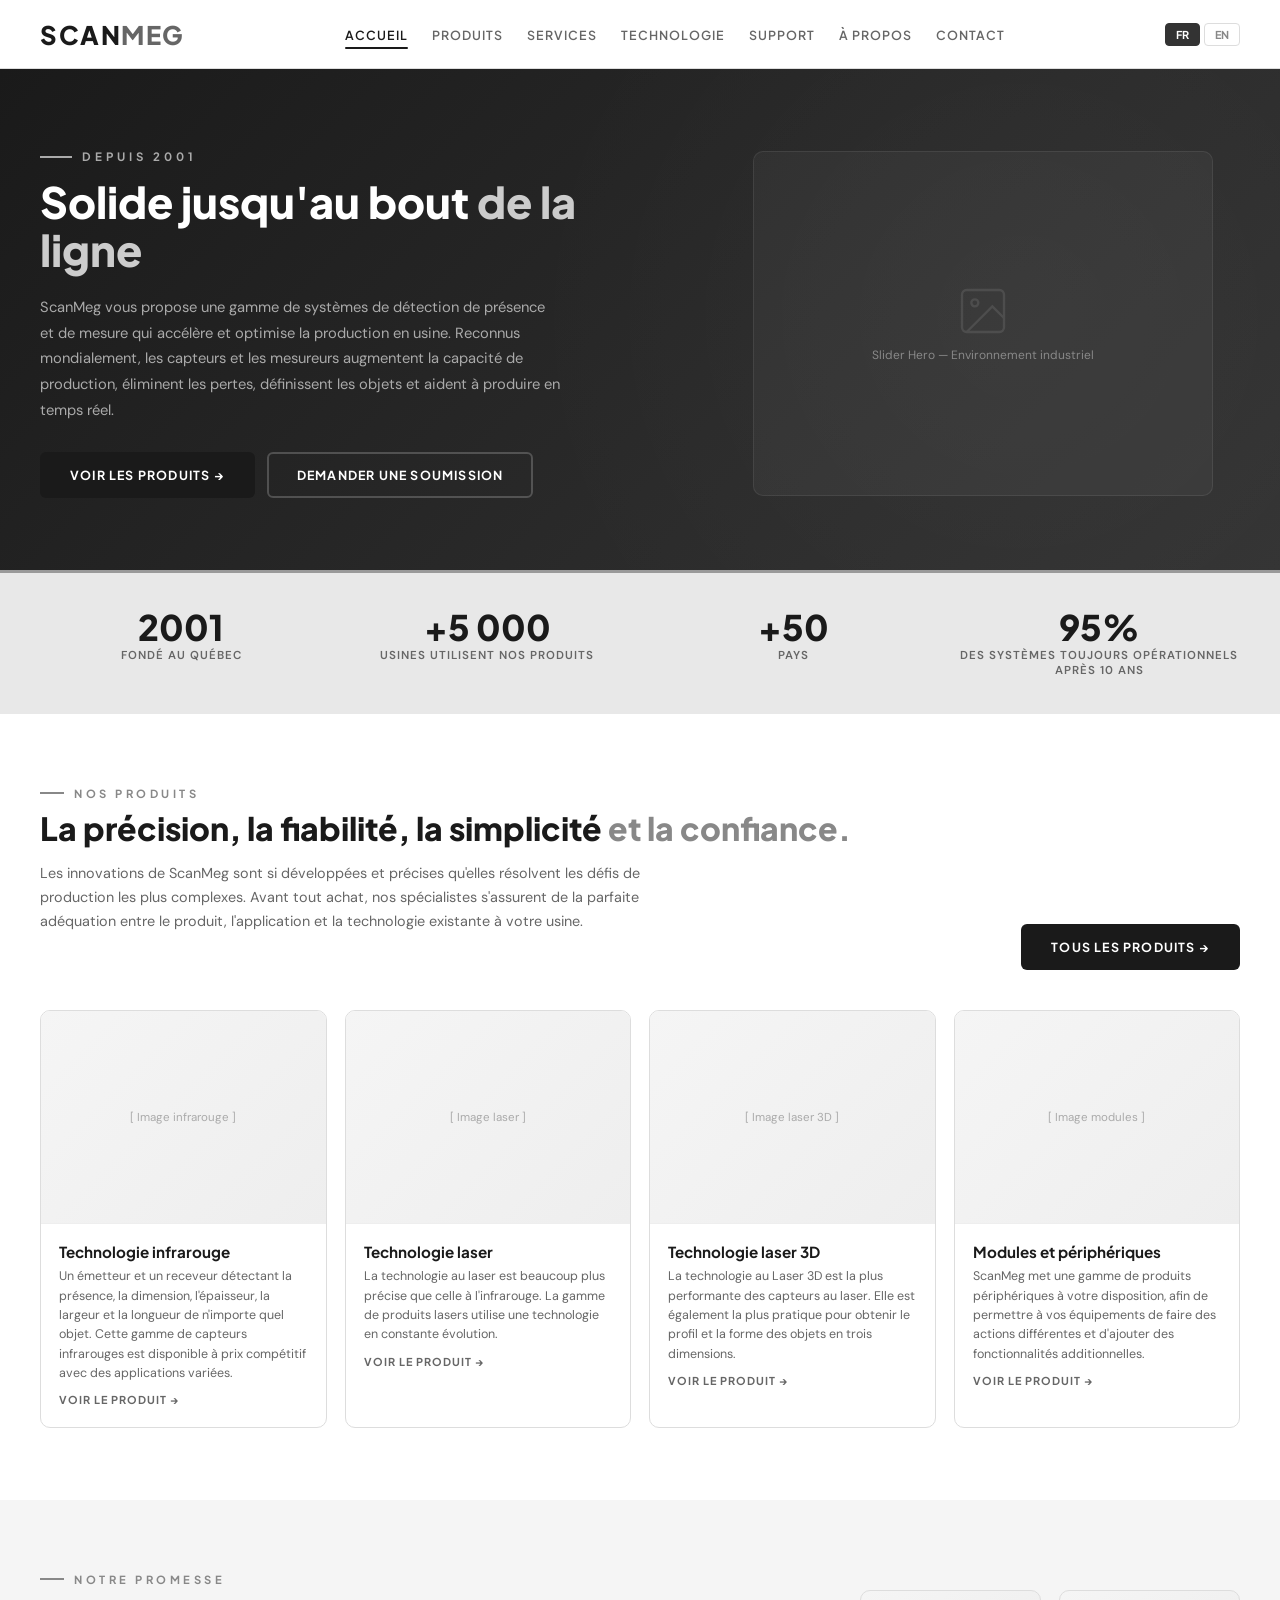
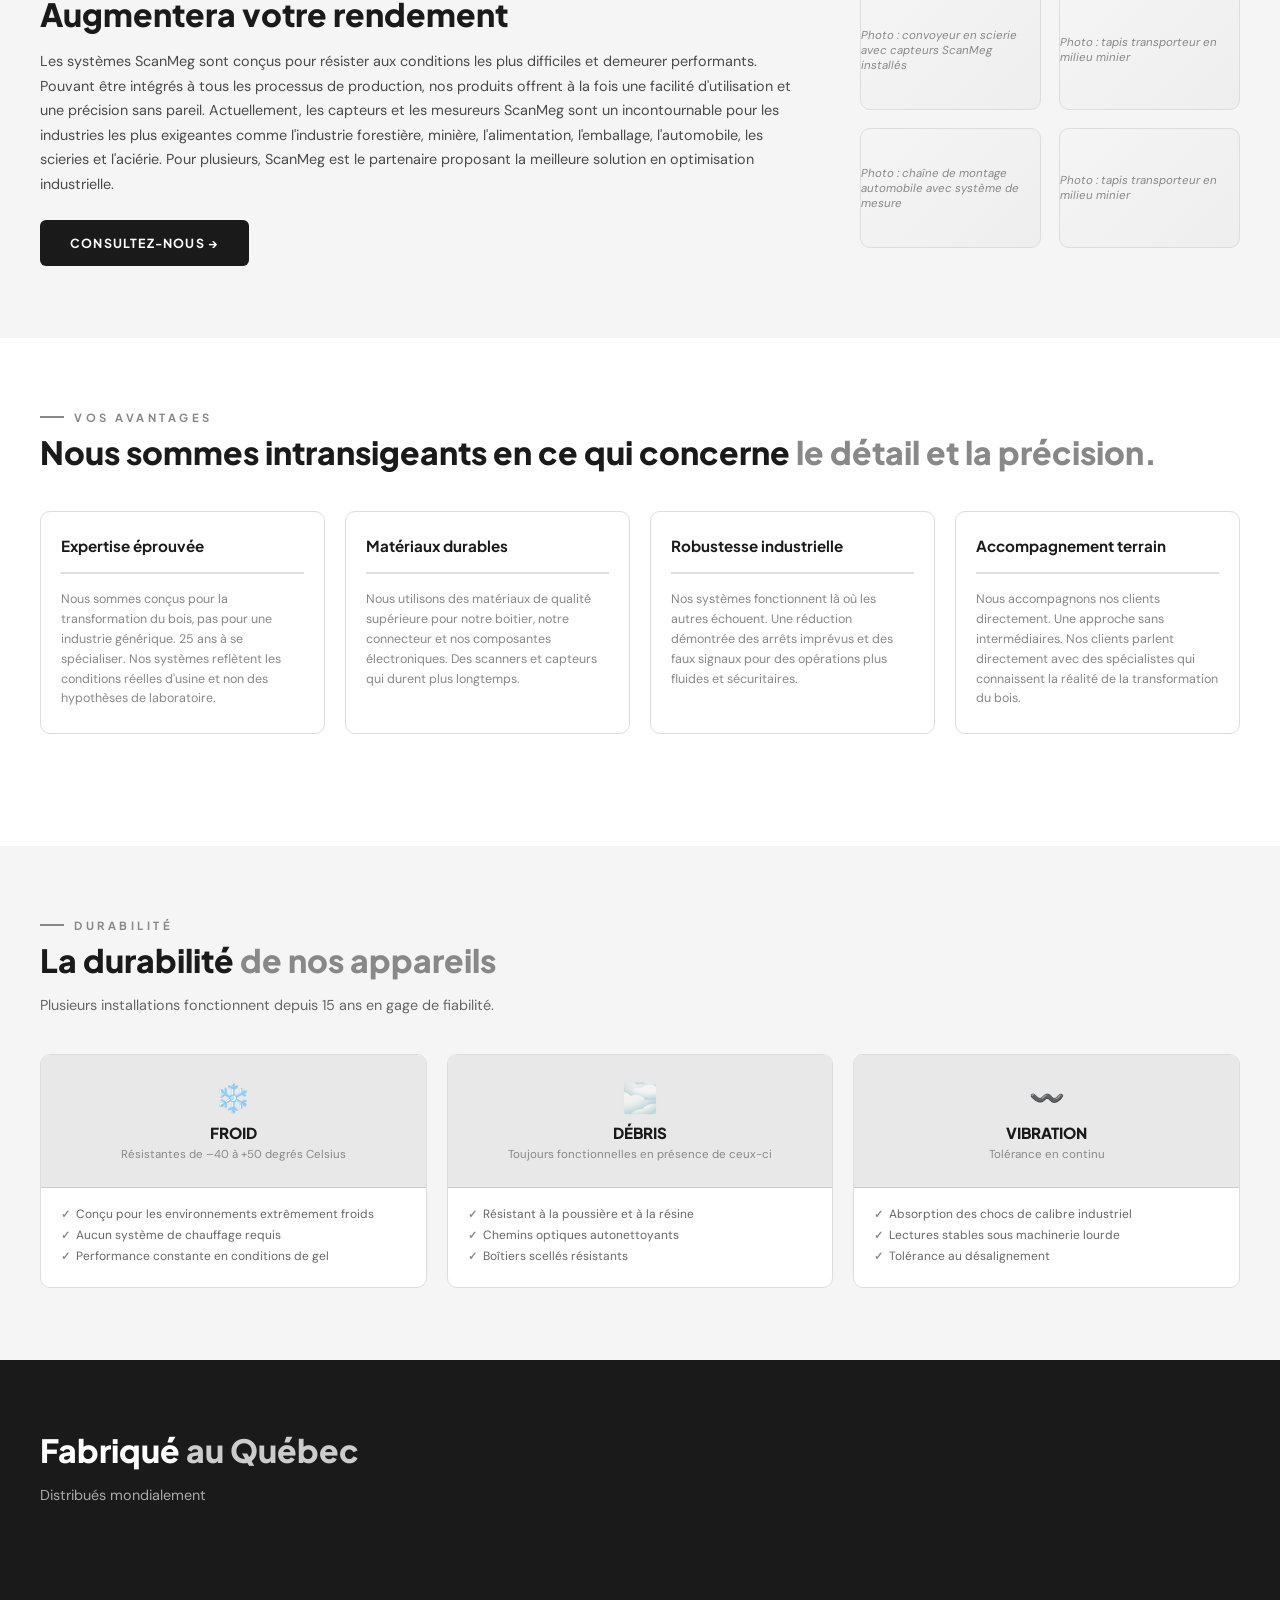
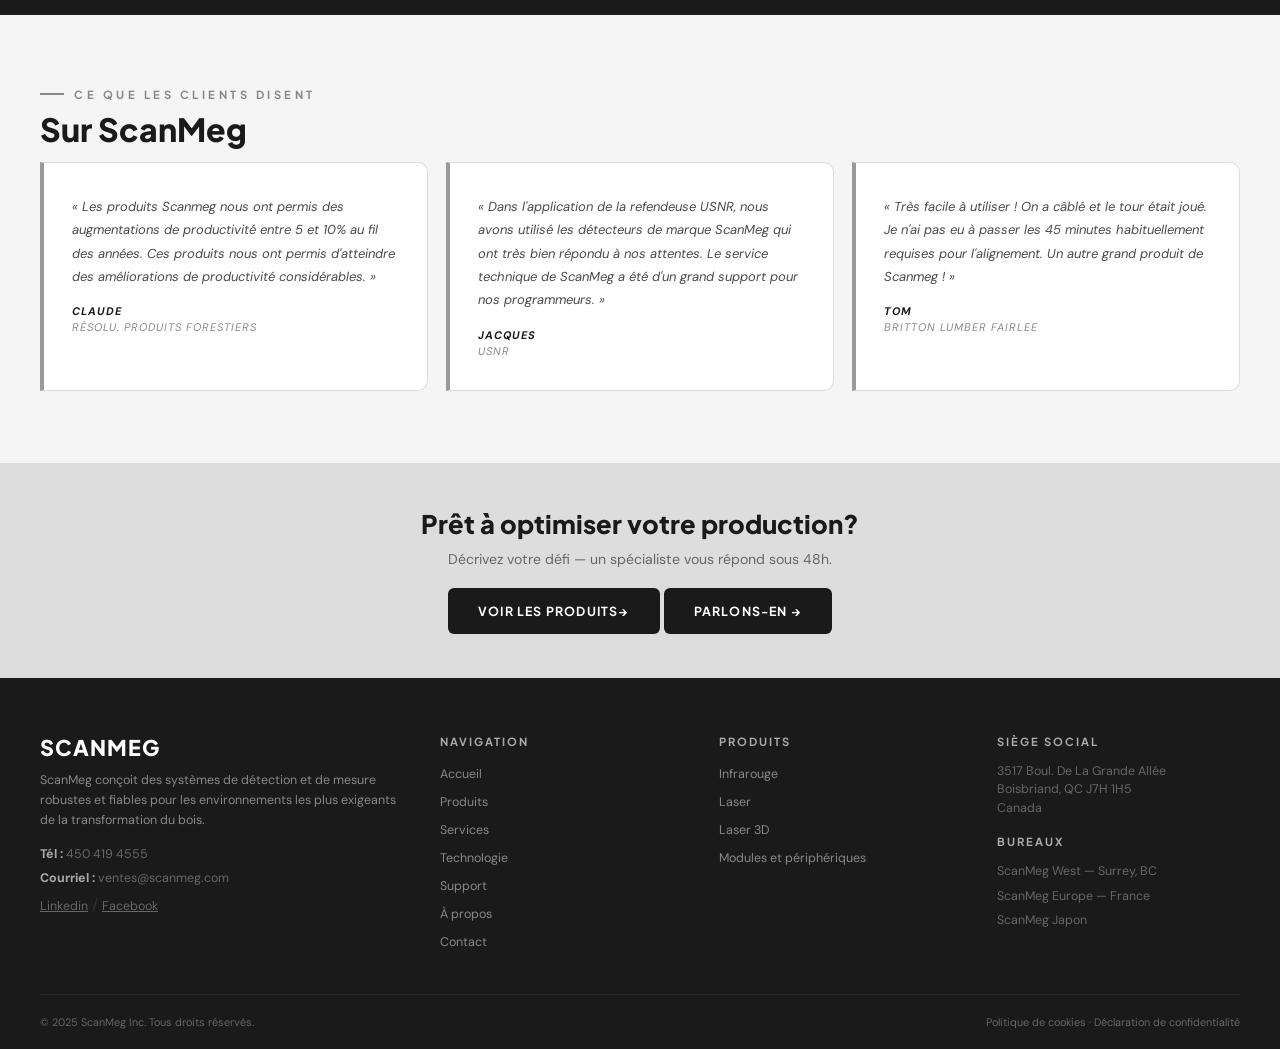
==== commit ec6db412: "Add files via upload" ====
--- a/index.html
+++ b/index.html
@@ -305,7 +305,7 @@
       <div class="ftr-brand">SCANMEG</div>
       <p class="ftr-desc">ScanMeg conçoit des systèmes de détection et de mesure robustes et fiables pour les environnements les plus exigeants de la transformation du bois.</p>
       <p class="ftr-info"><strong>Tél :</strong> 450 419 4555</p>
-      <p class="ftr-info"><strong>Courriel :</strong> <a href="/cdn-cgi/l/email-protection" class="__cf_email__" data-cfemail="3640535842534576455557585b53511855595b">[email&#160;protected]</a></p>
+      <p class="ftr-info"><strong>Courriel :</strong> ventes@scanmeg.com</p>
       <a href="#" class="ftr-info">Linkedin</a> / 
       <a href="#" class="ftr-info">Facebook</a>
     </div>
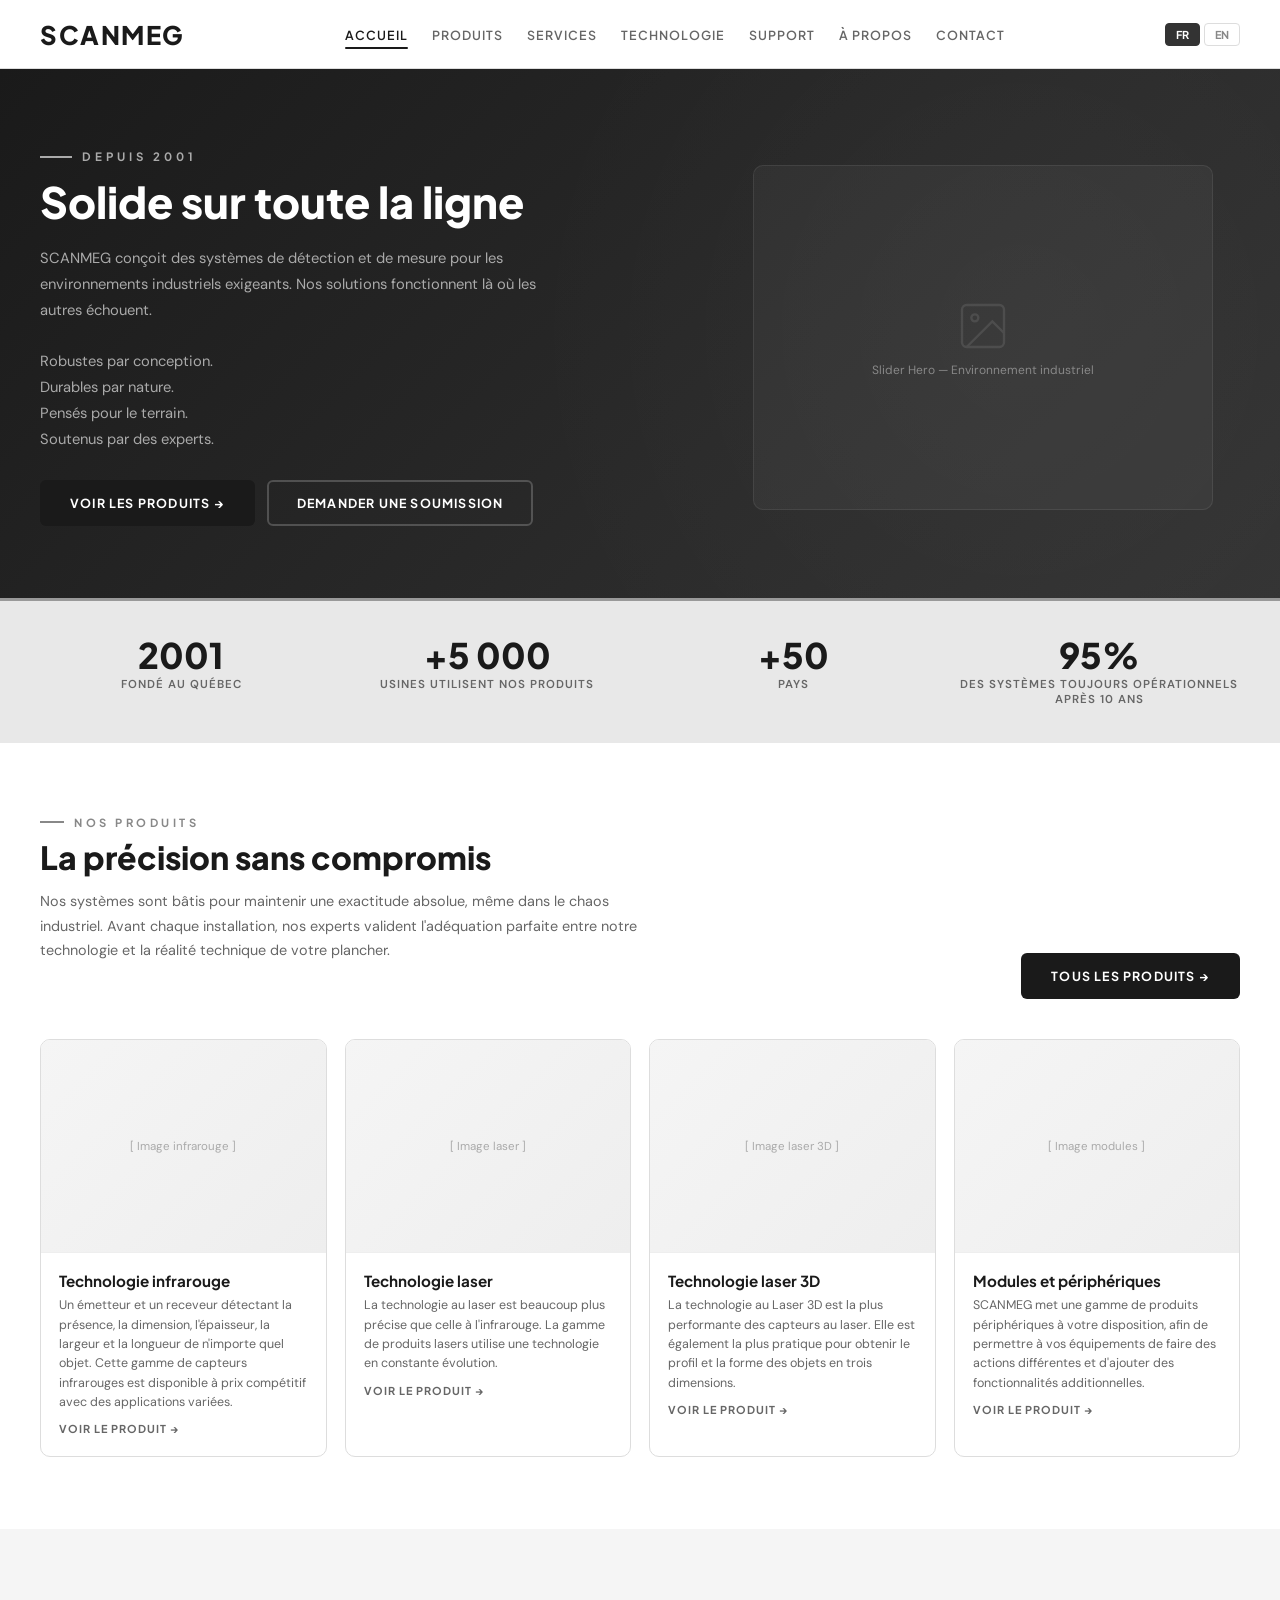
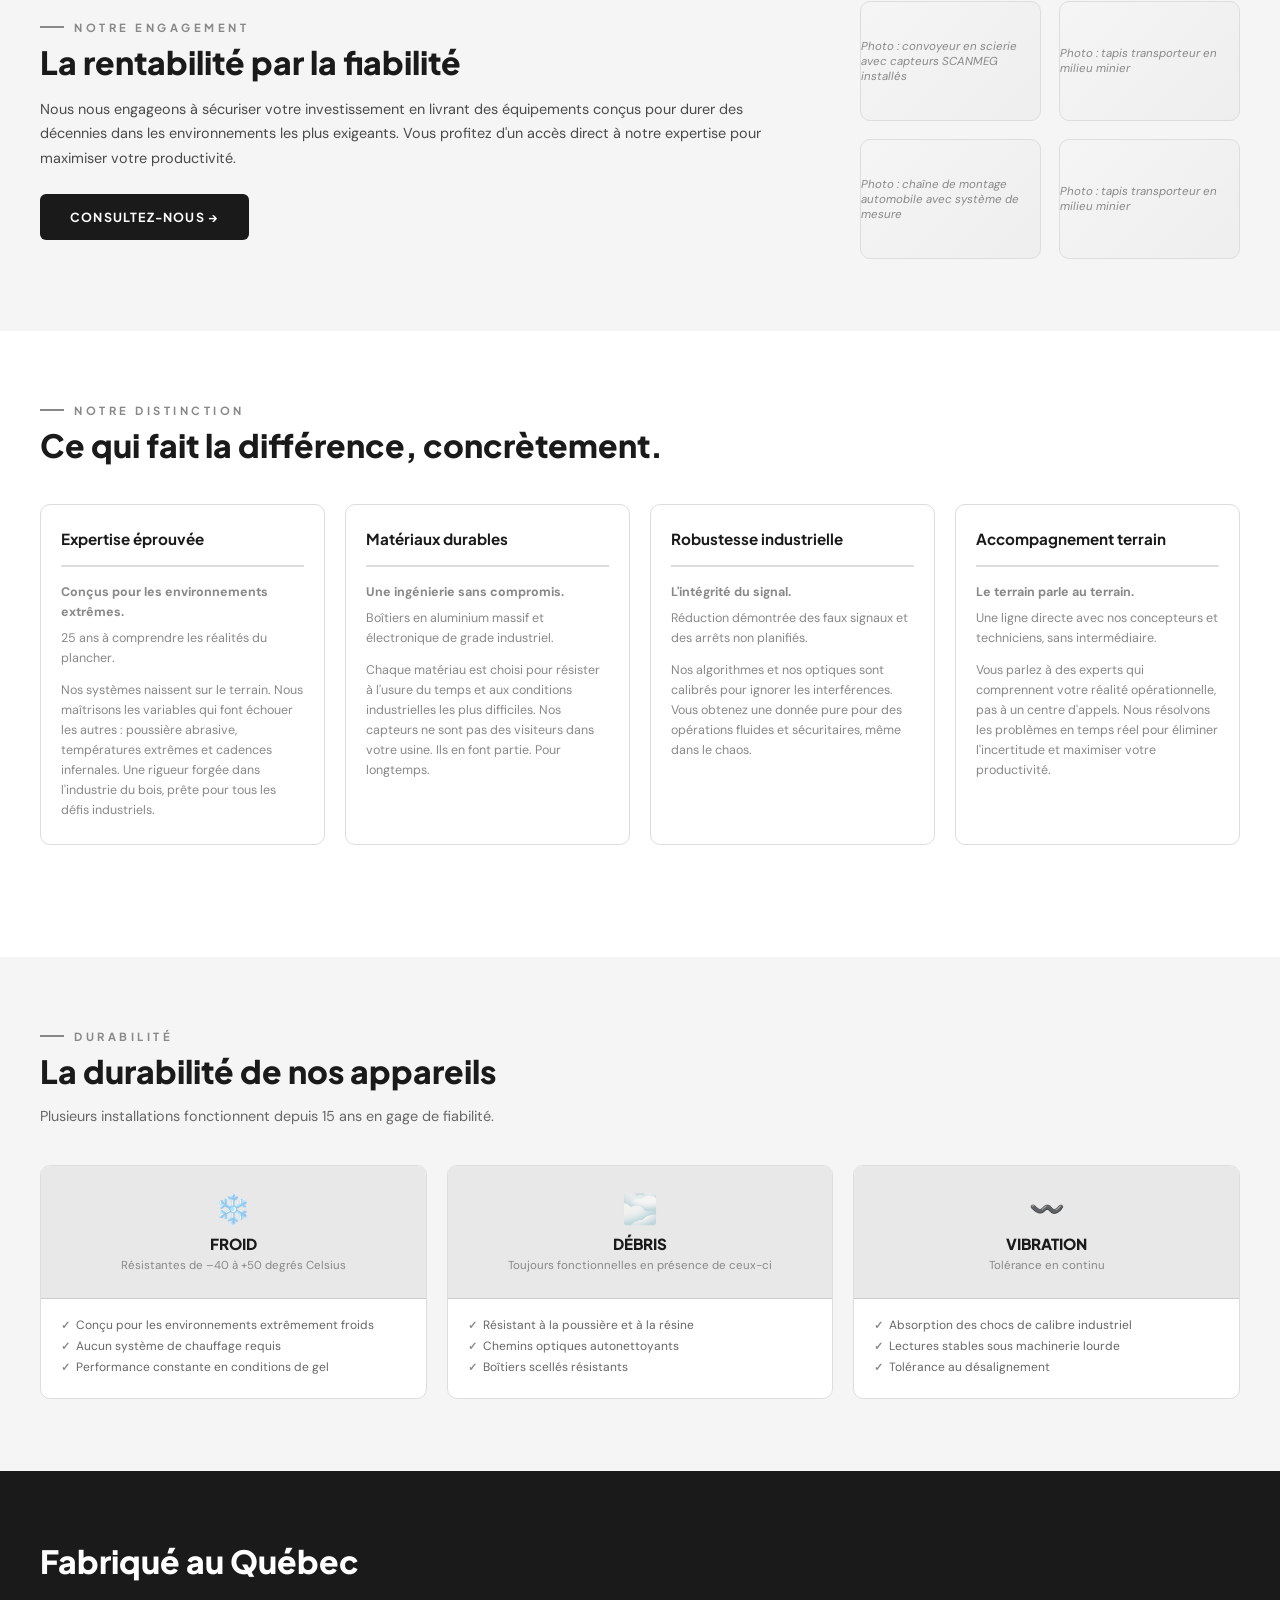
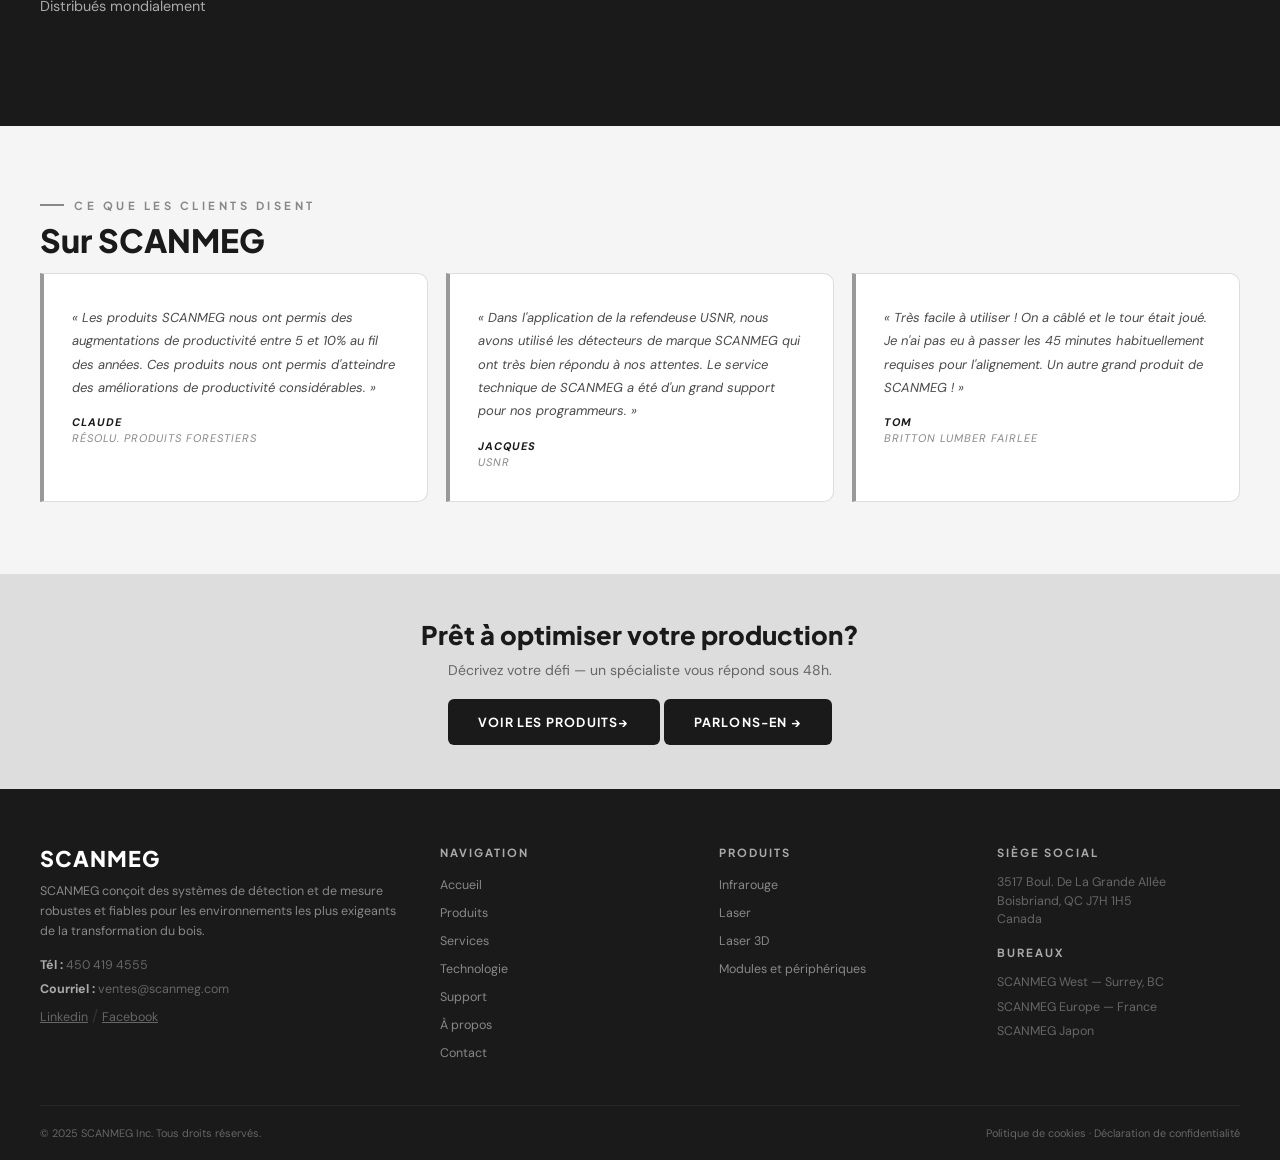
==== commit deb40f7d: "Add files via upload" ====
--- a/index.html
+++ b/index.html
@@ -3,7 +3,7 @@
 <head>
 <meta charset="UTF-8">
 <meta name="viewport" content="width=device-width, initial-scale=1.0">
-<title>ScanMeg — Accueil</title>
+<title>SCANMEG — Accueil</title>
 <link href="https://fonts.googleapis.com/css2?family=DM+Sans:ital,opsz,wght@0,9..40,300;0,9..40,400;0,9..40,500;0,9..40,600;0,9..40,700;0,9..40,800&family=Plus+Jakarta+Sans:wght@400;500;600;700;800&display=swap" rel="stylesheet">
 <link rel="stylesheet" href="wireframe.css">
 <style>
@@ -57,8 +57,12 @@
   <div class="hero-inner">
     <div>
       <div class="hero-label">Depuis 2001</div>
-      <h1>Solide jusqu'au bout <em>de la ligne</em></h1>
-      <p class="hero-text">ScanMeg vous propose une gamme de systèmes de détection de présence et de mesure qui accélère et optimise la production en usine. Reconnus mondialement, les capteurs et les mesureurs augmentent la capacité de production, éliminent les pertes, définissent les objets et aident à produire en temps réel.</p>
+      <h1>Solide sur toute <em>la ligne</em></h1>
+      <p class="hero-text">SCANMEG conçoit des systèmes de détection et de mesure pour les environnements industriels exigeants. Nos solutions fonctionnent là où les autres échouent.<br><br>
+      Robustes par conception.<br>
+      Durables par nature.<br>
+      Pensés pour le terrain.<br>
+      Soutenus par des experts.</p>
       <div class="hero-btns">
         <a href="produits.html" class="btn btn-dark">Voir les produits →</a>
         <a href="contact.html" class="btn btn-outline" style="border-color:rgba(255,255,255,.2);color:var(--white);">Demander une soumission</a>
@@ -91,8 +95,8 @@
     <div class="sec-head">
       <div>
         <div class="sec-label">Nos produits</div>
-        <h2 class="sec-title">La précision, la fiabilité, la simplicité <em>et la confiance.</em></h2>
-        <p class="sec-desc">Les innovations de ScanMeg sont si développées et précises qu'elles résolvent les défis de production les plus complexes. Avant tout achat, nos spécialistes s'assurent de la parfaite adéquation entre le produit, l'application et la technologie existante à votre usine.</p>
+        <h2 class="sec-title">La précision sans compromis</h2>
+        <p class="sec-desc">Nos systèmes sont bâtis pour maintenir une exactitude absolue, même dans le chaos industriel. Avant chaque installation, nos experts valident l'adéquation parfaite entre notre technologie et la réalité technique de votre plancher.</p>
       </div>
       <a href="produits.html" class="btn btn-dark" style="height:fit-content;">Tous les produits →</a>
     </div>
@@ -125,7 +129,7 @@
         <div class="cat-c-img">[ Image modules ]</div>
         <div class="cat-c-body">
           <h3>Modules et périphériques</h3>
-          <p>ScanMeg met une gamme de produits périphériques à votre disposition, afin de permettre à vos équipements de faire des actions différentes et d'ajouter des fonctionnalités additionnelles.</p>
+          <p>SCANMEG met une gamme de produits périphériques à votre disposition, afin de permettre à vos équipements de faire des actions différentes et d'ajouter des fonctionnalités additionnelles.</p>
           <a href="categorie.html" class="cat-c-link">voir le produit →</a>
         </div>
       </div>
@@ -138,13 +142,13 @@
   <div class="sec-inner">
     <div style="display:grid;grid-template-columns:1fr 380px;gap:64px;align-items:center;">
       <div>
-        <p class="sec-label">Notre promesse</p>
-        <h2 class="sec-title">Augmentera votre rendement</h2>
-        <p style="font-size:.9rem;color:var(--c-text);line-height:1.7;margin-top:16px;">Les systèmes ScanMeg sont conçus pour résister aux conditions les plus difficiles et demeurer performants. Pouvant être intégrés à tous les processus de production, nos produits offrent à la fois une facilité d'utilisation et une précision sans pareil. Actuellement, les capteurs et les mesureurs ScanMeg sont un incontournable pour les industries les plus exigeantes comme l'industrie forestière, minière, l'alimentation, l'emballage, l'automobile, les scieries et l'aciérie. Pour plusieurs, ScanMeg est le partenaire proposant la meilleure solution en optimisation industrielle.</p>
+        <p class="sec-label">Notre engagement</p>
+        <h2 class="sec-title">La rentabilité par la fiabilité</h2>
+        <p style="font-size:.9rem;color:var(--c-text);line-height:1.7;margin-top:16px;">Nous nous engageons à sécuriser votre investissement en livrant des équipements conçus pour durer des décennies dans les environnements les plus exigeants. Vous profitez d'un accès direct à notre expertise pour maximiser votre productivité.</p>
         <a href="contact.html" class="btn btn-dark btn-sm" style="margin-top:24px;display:inline-block;">Consultez-nous →</a>
       </div>
       <div style="display:grid;grid-template-columns:1fr 1fr;gap:18px;">
-        <div style="background:linear-gradient(135deg,var(--slate-50),var(--slate-100));border:1px solid var(--slate-200);border-radius:var(--radius-md);height:120px;display:flex;align-items:center;justify-content:center;color:var(--c-muted);font-size:.72rem;"><span style="font-size:.72rem;color:var(--c-muted);font-style:italic;">Photo : convoyeur en scierie avec capteurs ScanMeg installés</span></div>
+        <div style="background:linear-gradient(135deg,var(--slate-50),var(--slate-100));border:1px solid var(--slate-200);border-radius:var(--radius-md);height:120px;display:flex;align-items:center;justify-content:center;color:var(--c-muted);font-size:.72rem;"><span style="font-size:.72rem;color:var(--c-muted);font-style:italic;">Photo : convoyeur en scierie avec capteurs SCANMEG installés</span></div>
         <div style="background:linear-gradient(135deg,var(--slate-50),var(--slate-100));border:1px solid var(--slate-200);border-radius:var(--radius-md);height:120px;display:flex;align-items:center;justify-content:center;color:var(--c-muted);font-size:.72rem;"><span style="font-size:.72rem;color:var(--c-muted);font-style:italic;">Photo : tapis transporteur en milieu minier</span></div>
         <div style="background:linear-gradient(135deg,var(--slate-50),var(--slate-100));border:1px solid var(--slate-200);border-radius:var(--radius-md);height:120px;display:flex;align-items:center;justify-content:center;color:var(--c-muted);font-size:.72rem;"><span style="font-size:.72rem;color:var(--c-muted);font-style:italic;">Photo : chaîne de montage automobile avec système de mesure</span></div>
         <div style="background:linear-gradient(135deg,var(--slate-50),var(--slate-100));border:1px solid var(--slate-200);border-radius:var(--radius-md);height:120px;display:flex;align-items:center;justify-content:center;color:var(--c-muted);font-size:.72rem;"><span style="font-size:.72rem;color:var(--c-muted);font-style:italic;">Photo : tapis transporteur en milieu minier</span></div>
@@ -157,29 +161,37 @@
 <!-- ══════ PILIERS ══════ -->
 <section class="sec">
   <div class="sec-inner">
-    <div class="sec-label">Vos avantages</div>
-    <h2 class="sec-title">Nous sommes intransigeants en ce qui concerne <em>le détail et la précision.</em></h2>
+    <div class="sec-label">Notre distinction</div>
+    <h2 class="sec-title">Ce qui fait la différence, concrètement.</h2>
     <div style="margin-bottom:40px;"></div>
     <div class="piliers-g">
       <div class="pilier-c">
         <div class="pilier-titre">Expertise éprouvée</div>
         <div class="pilier-sep"></div>
-        <p>Nous sommes conçus pour la transformation du bois, pas pour une industrie générique. 25 ans à se spécialiser. Nos systèmes reflètent les conditions réelles d'usine et non des hypothèses de laboratoire.</p>
+        <p><strong>Conçus pour les environnements extrêmes.</strong></p>
+        <p style="margin:6px 0 12px;">25 ans à comprendre les réalités du plancher.</p>
+        <p>Nos systèmes naissent sur le terrain. Nous maîtrisons les variables qui font échouer les autres : poussière abrasive, températures extrêmes et cadences infernales. Une rigueur forgée dans l'industrie du bois, prête pour tous les défis industriels.</p>
       </div>
       <div class="pilier-c">
         <div class="pilier-titre">Matériaux durables</div>
         <div class="pilier-sep"></div>
-        <p>Nous utilisons des matériaux de qualité supérieure pour notre boitier, notre connecteur et nos composantes électroniques. Des scanners et capteurs qui durent plus longtemps.</p>
+        <p><strong>Une ingénierie sans compromis.</strong></p>
+        <p style="margin:6px 0 12px;">Boîtiers en aluminium massif et électronique de grade industriel.</p>
+        <p>Chaque matériau est choisi pour résister à l'usure du temps et aux conditions industrielles les plus difficiles. Nos capteurs ne sont pas des visiteurs dans votre usine. Ils en font partie. Pour longtemps.</p>
       </div>
       <div class="pilier-c">
         <div class="pilier-titre">Robustesse industrielle</div>
         <div class="pilier-sep"></div>
-        <p>Nos systèmes fonctionnent là où les autres échouent. Une réduction démontrée des arrêts imprévus et des faux signaux pour des opérations plus fluides et sécuritaires.</p>
+        <p><strong>L'intégrité du signal.</strong></p>
+        <p style="margin:6px 0 12px;">Réduction démontrée des faux signaux et des arrêts non planifiés.</p>
+        <p>Nos algorithmes et nos optiques sont calibrés pour ignorer les interférences. Vous obtenez une donnée pure pour des opérations fluides et sécuritaires, même dans le chaos.</p>
       </div>
       <div class="pilier-c">
         <div class="pilier-titre">Accompagnement terrain</div>
         <div class="pilier-sep"></div>
-        <p>Nous accompagnons nos clients directement. Une approche sans intermédiaires. Nos clients parlent directement avec des spécialistes qui connaissent la réalité de la transformation du bois.</p>
+        <p><strong>Le terrain parle au terrain.</strong></p>
+        <p style="margin:6px 0 12px;">Une ligne directe avec nos concepteurs et techniciens, sans intermédiaire.</p>
+        <p>Vous parlez à des experts qui comprennent votre réalité opérationnelle, pas à un centre d'appels. Nous résolvons les problèmes en temps réel pour éliminer l'incertitude et maximiser votre productivité.</p>
       </div>
     </div>
   </div>
@@ -246,18 +258,18 @@
 <!-- 8. TÉMOIGNAGES -->
 <section class="sec sec--gray">
   <div class="sec-inner">
-    <div class="sec-header"><p class="sec-label">Ce que les clients disent</p><h2 class="sec-title">Sur ScanMeg</h2></div>
+    <div class="sec-header"><p class="sec-label">Ce que les clients disent</p><h2 class="sec-title">Sur SCANMEG</h2></div>
     <div class="temoignages-grid">
       <div class="temoignage">
-        <blockquote>« Les produits Scanmeg nous ont permis des augmentations de productivité entre 5 et 10% au fil des années. Ces produits nous ont permis d'atteindre des améliorations de productivité considérables. »</blockquote>
+        <blockquote>« Les produits SCANMEG nous ont permis des augmentations de productivité entre 5 et 10% au fil des années. Ces produits nous ont permis d'atteindre des améliorations de productivité considérables. »</blockquote>
         <cite><strong>Claude</strong>Résolu. Produits forestiers</cite>
       </div>
       <div class="temoignage">
-        <blockquote>« Dans l'application de la refendeuse USNR, nous avons utilisé les détecteurs de marque ScanMeg qui ont très bien répondu à nos attentes. Le service technique de ScanMeg a été d'un grand support pour nos programmeurs. »</blockquote>
+        <blockquote>« Dans l'application de la refendeuse USNR, nous avons utilisé les détecteurs de marque SCANMEG qui ont très bien répondu à nos attentes. Le service technique de SCANMEG a été d'un grand support pour nos programmeurs. »</blockquote>
         <cite><strong>Jacques</strong>USNR</cite>
       </div>
       <div class="temoignage">
-        <blockquote>« Très facile à utiliser ! On a câblé et le tour était joué. Je n'ai pas eu à passer les 45 minutes habituellement requises pour l'alignement. Un autre grand produit de Scanmeg ! »</blockquote>
+        <blockquote>« Très facile à utiliser ! On a câblé et le tour était joué. Je n'ai pas eu à passer les 45 minutes habituellement requises pour l'alignement. Un autre grand produit de SCANMEG ! »</blockquote>
         <cite><strong>Tom</strong>Britton Lumber Fairlee</cite>
       </div>
     </div>
@@ -269,20 +281,20 @@
 <section class="sec sec--dark">
   <div class="sec-inner">
     <div class="sec-label">Témoignages</div>
-    <h2 class="sec-title">Ce que les clients disent <em>sur ScanMeg</em></h2>
+    <h2 class="sec-title">Ce que les clients disent <em>sur SCANMEG</em></h2>
     <div style="margin-bottom:32px;"></div>
     <div class="svc-c">
-      <q>Les produits Scanmeg nous ont permis des augmentations de productivité entre 5 et 10% au fil des années. Certes il existe d'autres marques de produits de détection mais ces derniers sont avec des plages fixes et ne correspondent pas toujours aux besoins de l'industrie du sciage. Les produits Scanmeg ont été développés en tenant compte des contraintes de poussières, de vibrations et fonctionnent même lorsqu'ils sont installés dans un environnement sévère.</q>
+      <q>Les produits SCANMEG nous ont permis des augmentations de productivité entre 5 et 10% au fil des années. Certes il existe d'autres marques de produits de détection mais ces derniers sont avec des plages fixes et ne correspondent pas toujours aux besoins de l'industrie du sciage. Les produits SCANMEG ont été développés en tenant compte des contraintes de poussières, de vibrations et fonctionnent même lorsqu'ils sont installés dans un environnement sévère.</q>
       <div class="testi-auth">— Claude, Résolu. Produits forestiers</div>
     </div>
     <div style="height:32px;"></div>
     <div class="svc-c">
-      <q>Dans l'application de la refendeuse USNR, nous avons inclus deux systèmes de mesurage des blocs. Pour ce faire, nous avons utilisé les détecteurs de marque ScanMeg qui ont très bien répondu à nos attentes pour cette application. De plus, le service technique des gens de ScanMeg à été d'un grand support pour nos programmeurs</q>
+      <q>Dans l'application de la refendeuse USNR, nous avons inclus deux systèmes de mesurage des blocs. Pour ce faire, nous avons utilisé les détecteurs de marque SCANMEG qui ont très bien répondu à nos attentes pour cette application. De plus, le service technique des gens de SCANMEG à été d'un grand support pour nos programmeurs</q>
       <div class="testi-auth">— Jacques, USNR</div>
     </div>
     <div style="height:32px;"></div>
     <div class="svc-c">
-      <q>Très facile à utiliser! On a eu seulement à modifier les supports / garde où étaient installés les capteurs Banners, on a installé les P150 face à face, on les a câblés et le tour était joué. Je n'ai pas eu à passer les 45 minutes habituellement requises avec les Banners afin de les aligner, les incliner ou de vérifier les angles de vision. Un autre grand produit de Scanmeg !</q>
+      <q>Très facile à utiliser! On a eu seulement à modifier les supports / garde où étaient installés les capteurs Banners, on a installé les P150 face à face, on les a câblés et le tour était joué. Je n'ai pas eu à passer les 45 minutes habituellement requises avec les Banners afin de les aligner, les incliner ou de vérifier les angles de vision. Un autre grand produit de SCANMEG !</q>
       <div class="testi-auth">— Tom, Britton Lumber Fairlee</div>
     </div>
   </div>
@@ -303,7 +315,7 @@
   <div class="ftr-g">
     <div>
       <div class="ftr-brand">SCANMEG</div>
-      <p class="ftr-desc">ScanMeg conçoit des systèmes de détection et de mesure robustes et fiables pour les environnements les plus exigeants de la transformation du bois.</p>
+      <p class="ftr-desc">SCANMEG conçoit des systèmes de détection et de mesure robustes et fiables pour les environnements les plus exigeants de la transformation du bois.</p>
       <p class="ftr-info"><strong>Tél :</strong> 450 419 4555</p>
       <p class="ftr-info"><strong>Courriel :</strong> ventes@scanmeg.com</p>
       <a href="#" class="ftr-info">Linkedin</a> / 
@@ -334,13 +346,13 @@
       <h4>Siège social</h4>
       <p class="ftr-info">3517 Boul. De La Grande Allée<br>Boisbriand, QC J7H 1H5<br>Canada</p>
       <h4 style="margin-top:16px;">Bureaux</h4>
-      <p class="ftr-info">ScanMeg West — Surrey, BC</p>
-      <p class="ftr-info">ScanMeg Europe — France</p>
-      <p class="ftr-info">ScanMeg Japon</p>
+      <p class="ftr-info">SCANMEG West — Surrey, BC</p>
+      <p class="ftr-info">SCANMEG Europe — France</p>
+      <p class="ftr-info">SCANMEG Japon</p>
     </div>
   </div>
   <div class="ftr-bot">
-    <span>© 2025 ScanMeg Inc. Tous droits réservés.</span>
+    <span>© 2025 SCANMEG Inc. Tous droits réservés.</span>
     <span>Politique de cookies · Déclaration de confidentialité</span>
   </div>
 </footer>
--- a/wireframe.css
+++ b/wireframe.css
@@ -45,7 +45,7 @@
 .hdr-top a { color:#aaa; text-decoration:none; }
 .hdr-main { padding:0 40px; display:flex; justify-content:space-between; align-items:center; height:68px; position:relative; }
 .logo { font-family:var(--font-heading); font-weight:800; font-size:1.6rem; color:var(--navy); letter-spacing:1.5px; }
-.logo em { font-style:normal; color:var(--slate-600); }
+.logo em { font-style:normal; color:var(--navy); }
 .nav { display:flex; gap:24px; list-style:none; }
 .nav a { font-family:var(--font-heading); font-size:.78rem; font-weight:600; text-transform:uppercase; letter-spacing:1px; color:var(--slate-600); text-decoration:none; padding:4px 0; position:relative; transition:.2s; }
 .nav a:hover { color:var(--navy); }
@@ -74,7 +74,7 @@
 .hero-label { font-family:var(--font-heading); font-size:.72rem; font-weight:700; text-transform:uppercase; letter-spacing:4px; color:#aaa; margin-bottom:14px; display:flex; align-items:center; gap:10px; }
 .hero-label::before { content:''; width:32px; height:2px; background:#aaa; }
 .hero h1 { font-family:var(--font-heading); font-size:2.7rem; font-weight:800; line-height:1.12; color:var(--white); margin-bottom:20px; }
-.hero h1 em { font-style:normal; color:#ccc; }
+.hero h1 em { font-style:normal; color:var(--white); }
 .hero-text { font-size:.92rem; line-height:1.75; color:var(--slate-400); margin-bottom:28px; max-width:520px; }
 .hero-btns { display:flex; gap:12px; flex-wrap:wrap; }
 .hero-visual { display:flex; align-items:center; justify-content:center; position:relative; }
@@ -100,8 +100,8 @@
 .sec-label::before { content:''; width:24px; height:2px; background:currentColor; }
 .sec-title { font-family:var(--font-heading); font-size:2rem; font-weight:800; line-height:1.15; color:var(--navy); margin-bottom:14px; }
 .sec--dark .sec-title { color:var(--white); }
-.sec-title em { font-style:normal; color:var(--slate-500); }
-.sec--dark .sec-title em { color:#ccc; }
+.sec-title em { font-style:normal; color:var(--navy); }
+.sec--dark .sec-title em { color:var(--white); }
 .sec-desc { font-size:.9rem; line-height:1.7; color:var(--slate-600); max-width:620px; margin-bottom:36px; }
 .sec--dark .sec-desc { color:var(--slate-400); }
 .sec-head { display:flex; justify-content:space-between; align-items:flex-end; margin-bottom:40px; flex-wrap:wrap; gap:20px; }
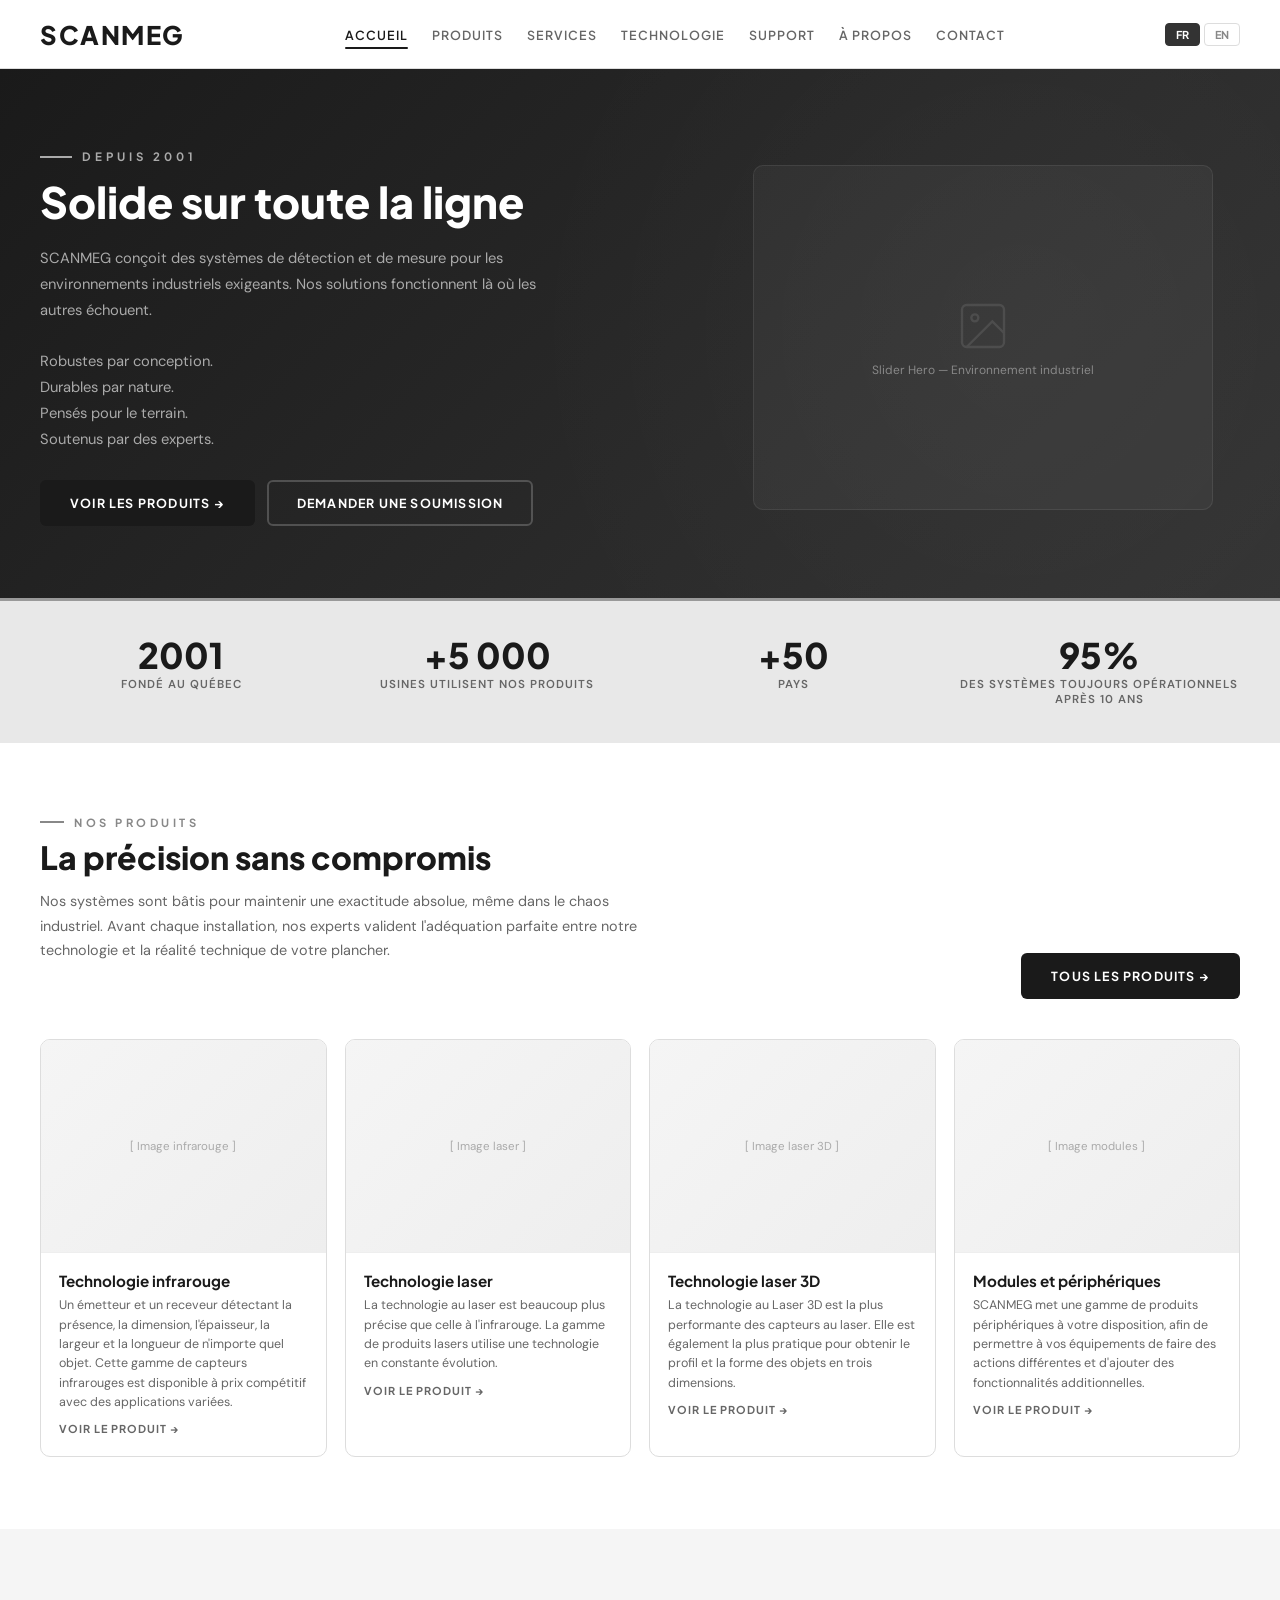
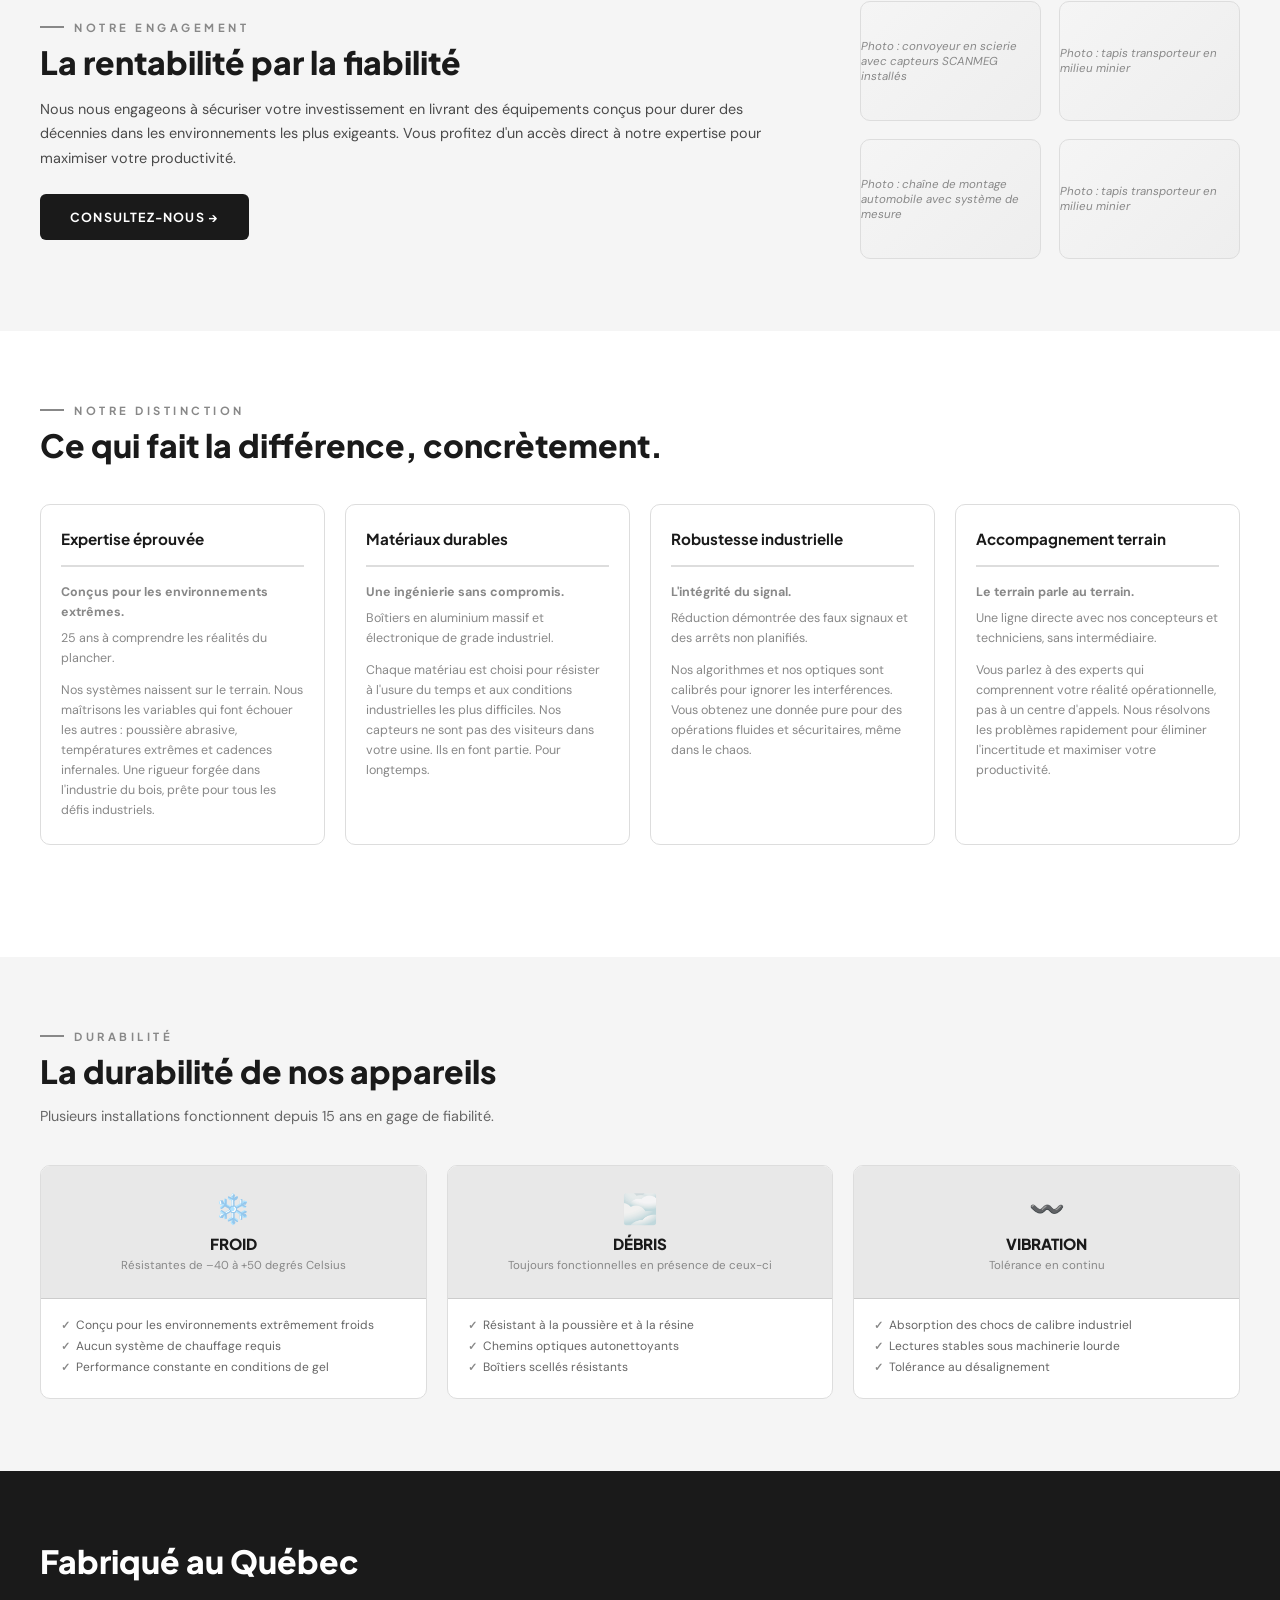
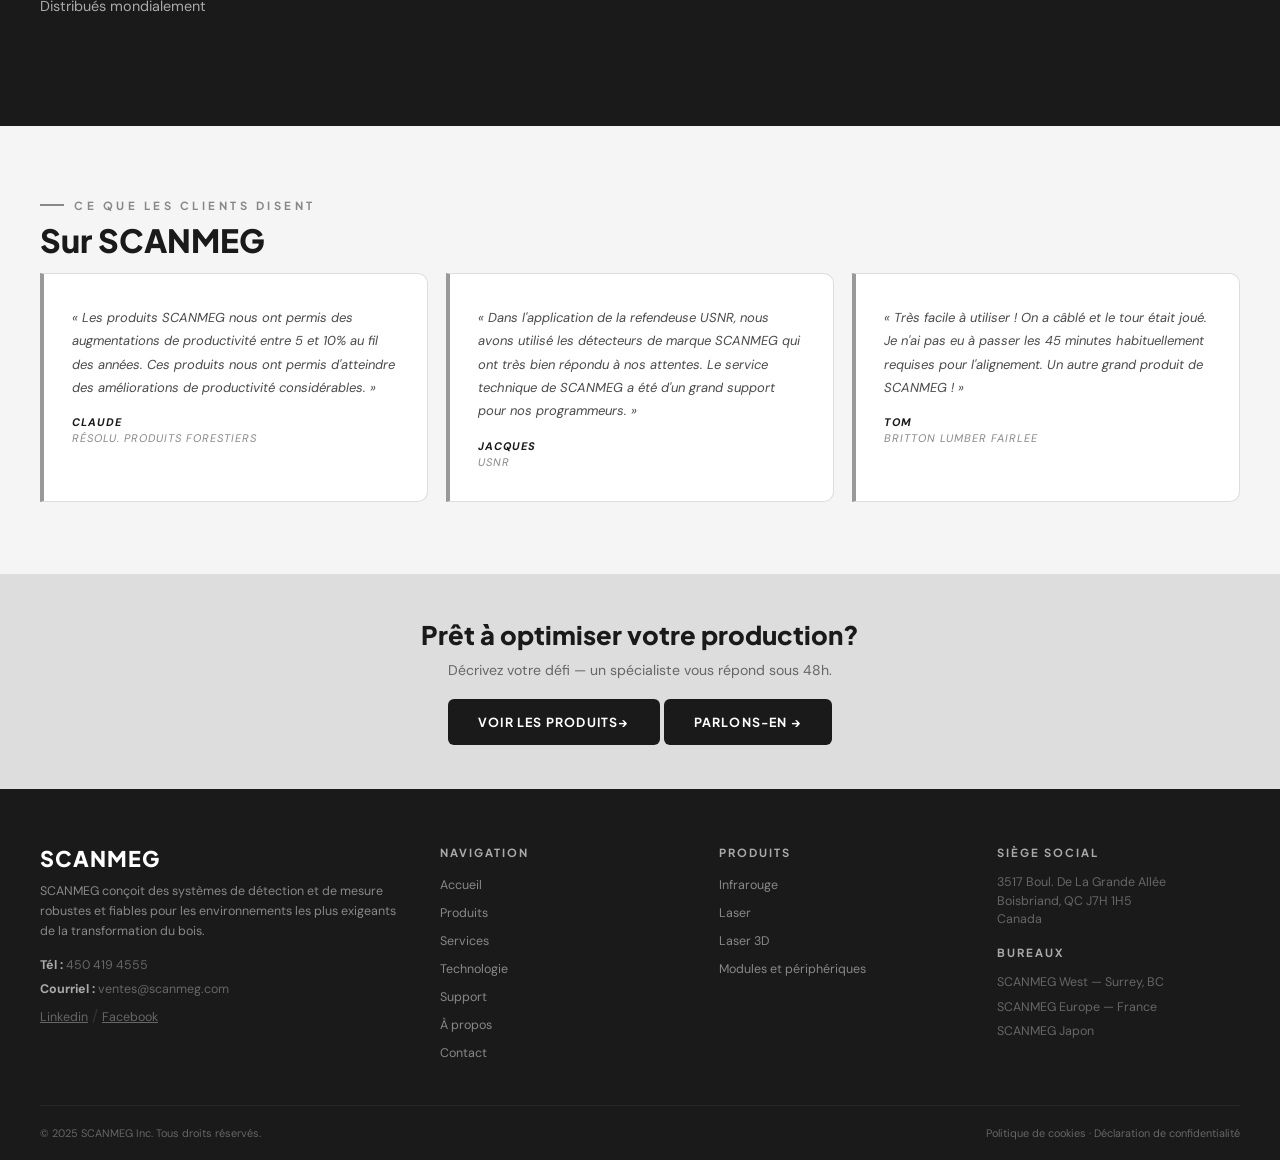
==== commit d5254857: "Update wording for clarity in index.html" ====
--- a/index.html
+++ b/index.html
@@ -191,7 +191,7 @@
         <div class="pilier-sep"></div>
         <p><strong>Le terrain parle au terrain.</strong></p>
         <p style="margin:6px 0 12px;">Une ligne directe avec nos concepteurs et techniciens, sans intermédiaire.</p>
-        <p>Vous parlez à des experts qui comprennent votre réalité opérationnelle, pas à un centre d'appels. Nous résolvons les problèmes en temps réel pour éliminer l'incertitude et maximiser votre productivité.</p>
+        <p>Vous parlez à des experts qui comprennent votre réalité opérationnelle, pas à un centre d'appels. Nous résolvons les problèmes rapidement pour éliminer l'incertitude et maximiser votre productivité.</p>
       </div>
     </div>
   </div>
@@ -363,4 +363,4 @@
   var nav = document.querySelector(".nav");
   if(btn && nav){
     btn.addEventListener("click", function(){
-      nav.classList+      nav.classList
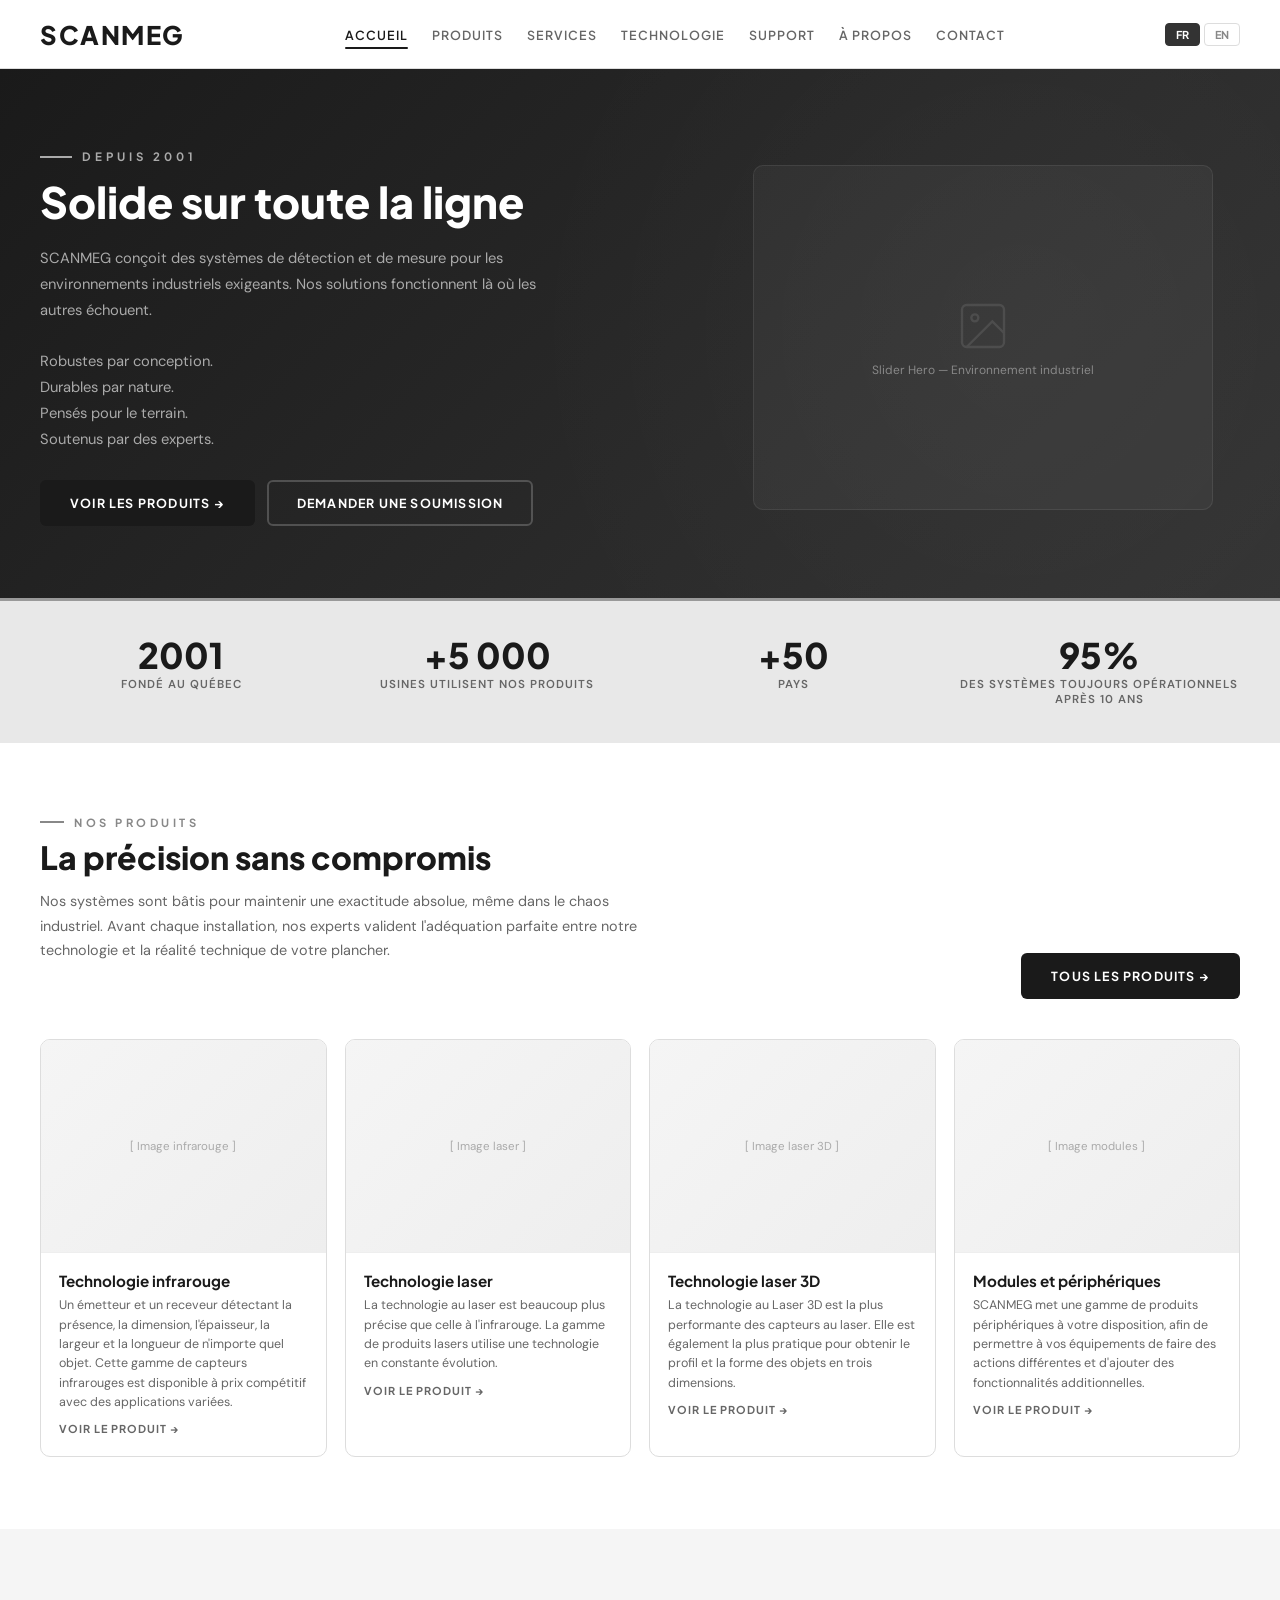
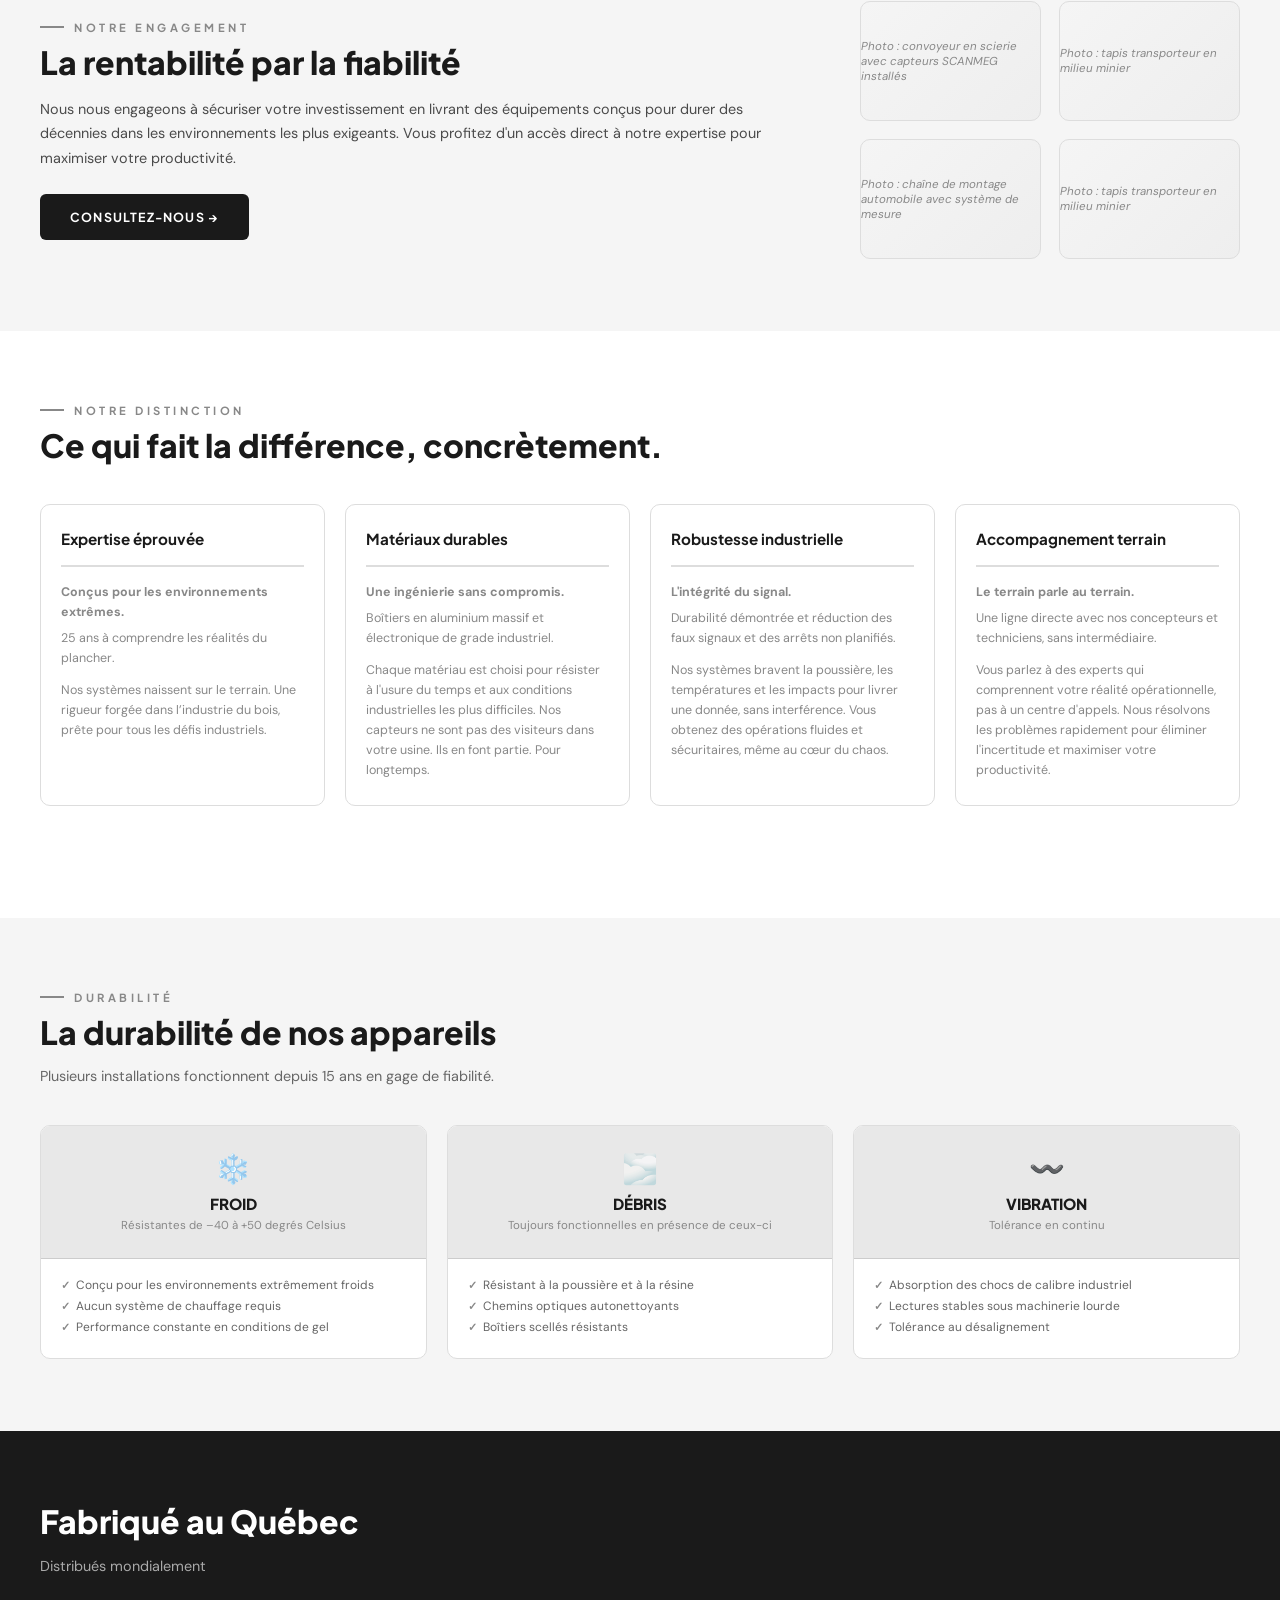
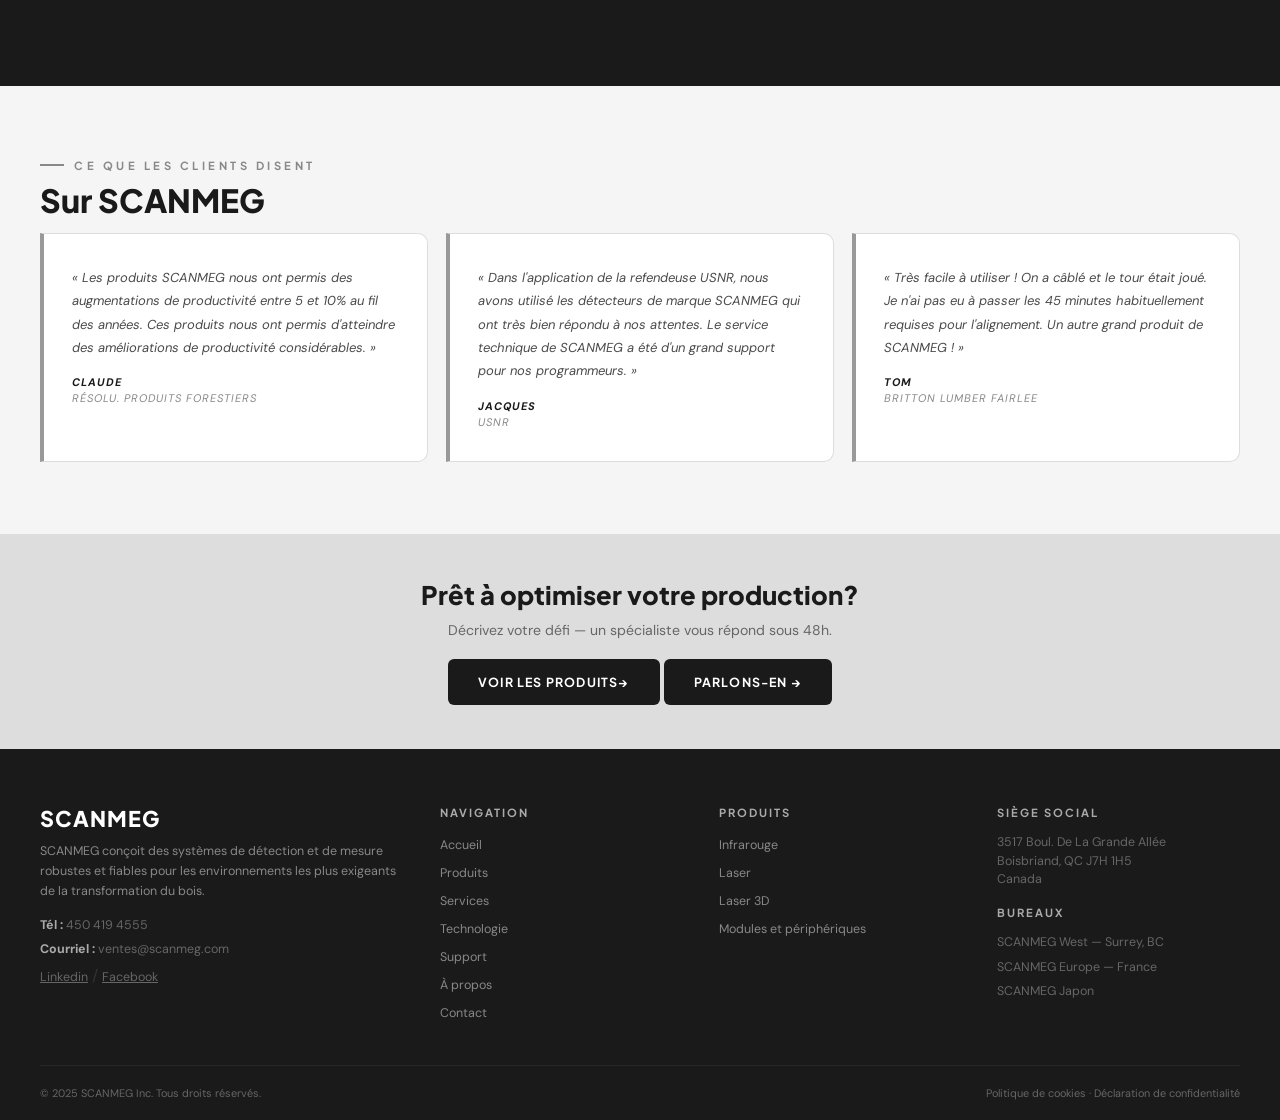
==== commit 74b70696: "Revise content for clarity and emphasis Updated descriptions to enhance clarity and impact." ====
--- a/index.html
+++ b/index.html
@@ -170,7 +170,7 @@
         <div class="pilier-sep"></div>
         <p><strong>Conçus pour les environnements extrêmes.</strong></p>
         <p style="margin:6px 0 12px;">25 ans à comprendre les réalités du plancher.</p>
-        <p>Nos systèmes naissent sur le terrain. Nous maîtrisons les variables qui font échouer les autres : poussière abrasive, températures extrêmes et cadences infernales. Une rigueur forgée dans l'industrie du bois, prête pour tous les défis industriels.</p>
+        <p>Nos systèmes naissent sur le terrain. Une rigueur forgée dans l’industrie du bois, prête pour tous les défis industriels.</p>
       </div>
       <div class="pilier-c">
         <div class="pilier-titre">Matériaux durables</div>
@@ -183,8 +183,8 @@
         <div class="pilier-titre">Robustesse industrielle</div>
         <div class="pilier-sep"></div>
         <p><strong>L'intégrité du signal.</strong></p>
-        <p style="margin:6px 0 12px;">Réduction démontrée des faux signaux et des arrêts non planifiés.</p>
-        <p>Nos algorithmes et nos optiques sont calibrés pour ignorer les interférences. Vous obtenez une donnée pure pour des opérations fluides et sécuritaires, même dans le chaos.</p>
+        <p style="margin:6px 0 12px;">Durabilité démontrée et réduction des faux signaux et des arrêts non planifiés.</p>
+        <p>Nos systèmes bravent la poussière, les températures et les impacts pour livrer une donnée, sans interférence. Vous obtenez des opérations fluides et sécuritaires, même au cœur du chaos. </p>
       </div>
       <div class="pilier-c">
         <div class="pilier-titre">Accompagnement terrain</div>
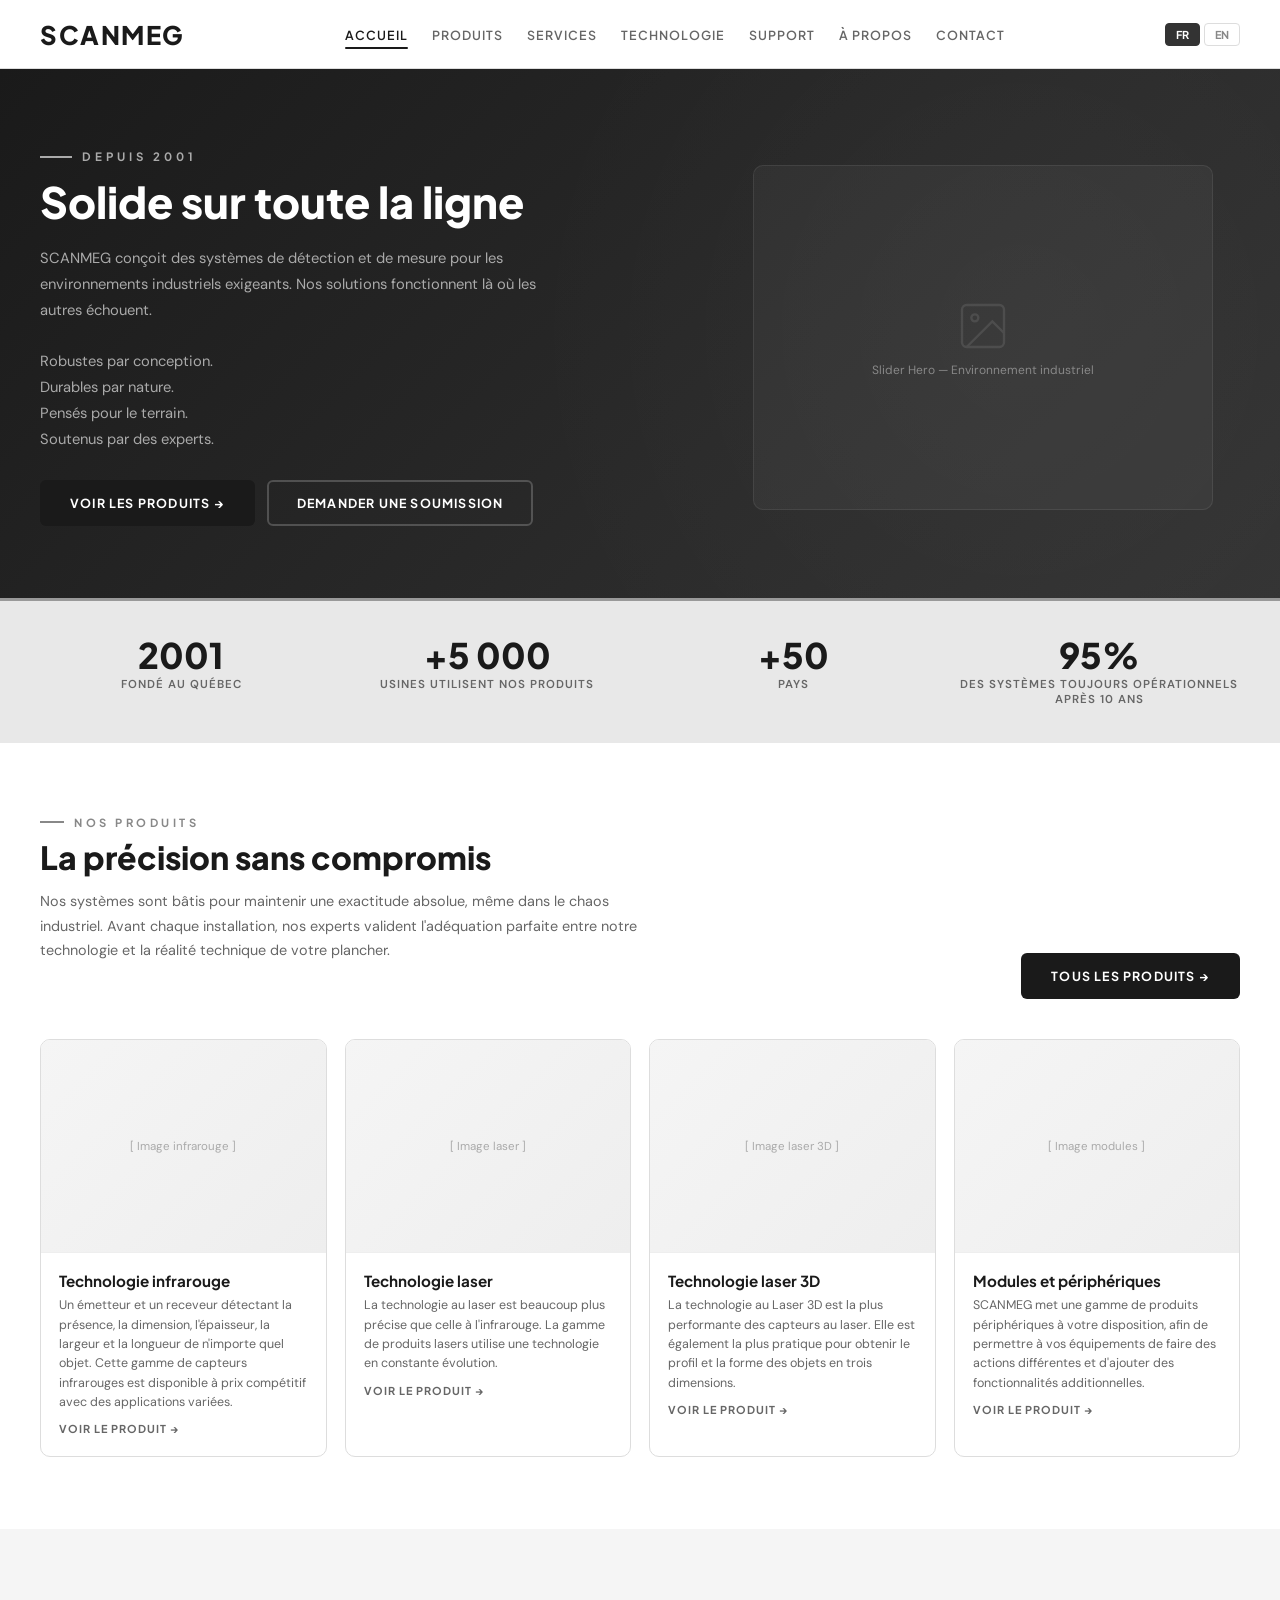
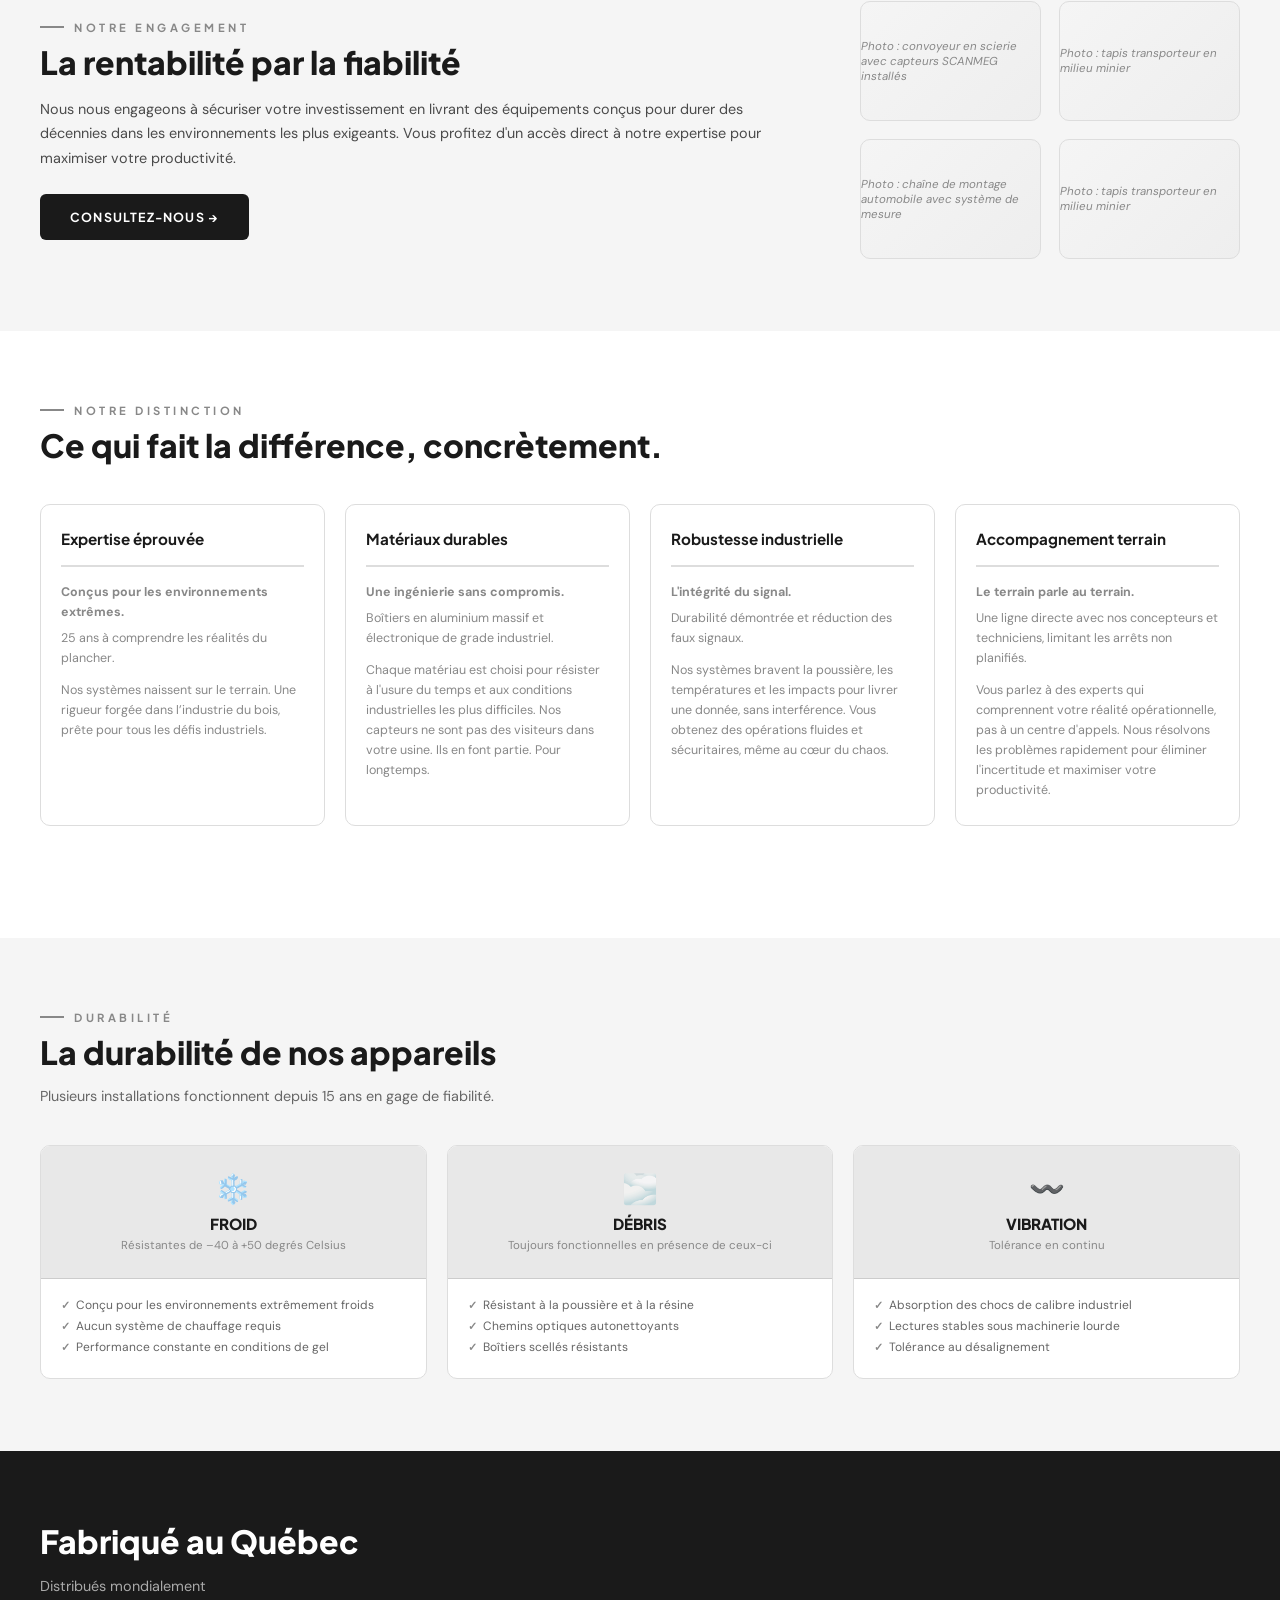
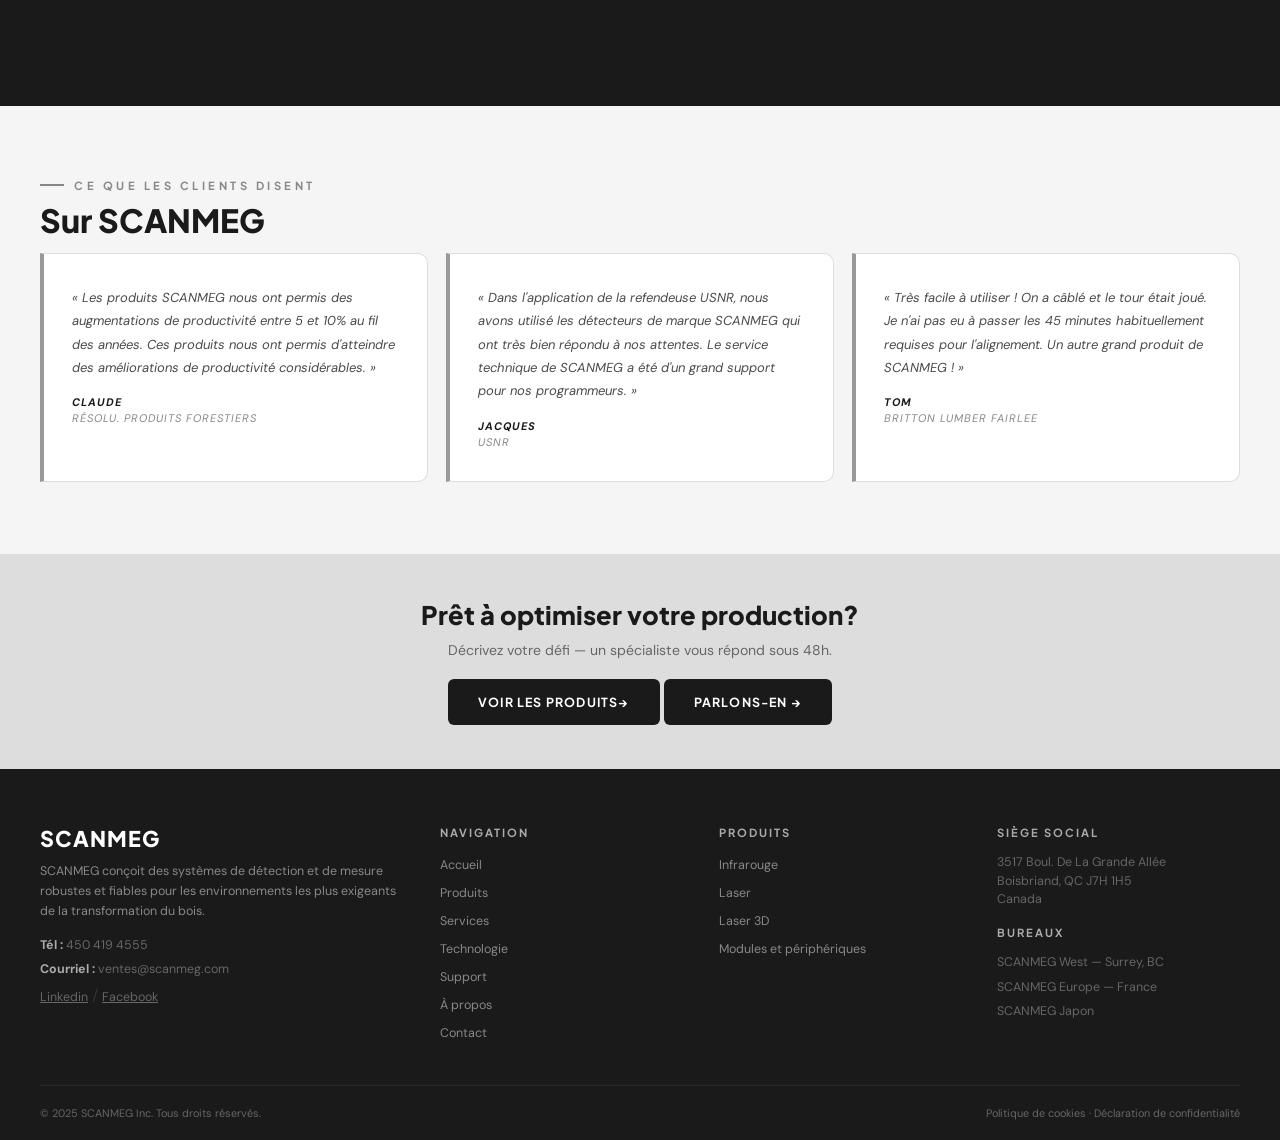
==== commit 9941a7bd: "Clarify text by removing non-planned stops reference Removed mention of non-planned stops in two par" ====
--- a/index.html
+++ b/index.html
@@ -183,14 +183,14 @@
         <div class="pilier-titre">Robustesse industrielle</div>
         <div class="pilier-sep"></div>
         <p><strong>L'intégrité du signal.</strong></p>
-        <p style="margin:6px 0 12px;">Durabilité démontrée et réduction des faux signaux et des arrêts non planifiés.</p>
+        <p style="margin:6px 0 12px;">Durabilité démontrée et réduction des faux signaux.</p>
         <p>Nos systèmes bravent la poussière, les températures et les impacts pour livrer une donnée, sans interférence. Vous obtenez des opérations fluides et sécuritaires, même au cœur du chaos. </p>
       </div>
       <div class="pilier-c">
         <div class="pilier-titre">Accompagnement terrain</div>
         <div class="pilier-sep"></div>
         <p><strong>Le terrain parle au terrain.</strong></p>
-        <p style="margin:6px 0 12px;">Une ligne directe avec nos concepteurs et techniciens, sans intermédiaire.</p>
+        <p style="margin:6px 0 12px;">Une ligne directe avec nos concepteurs et techniciens, limitant les arrêts non planifiés.</p>
         <p>Vous parlez à des experts qui comprennent votre réalité opérationnelle, pas à un centre d'appels. Nous résolvons les problèmes rapidement pour éliminer l'incertitude et maximiser votre productivité.</p>
       </div>
     </div>
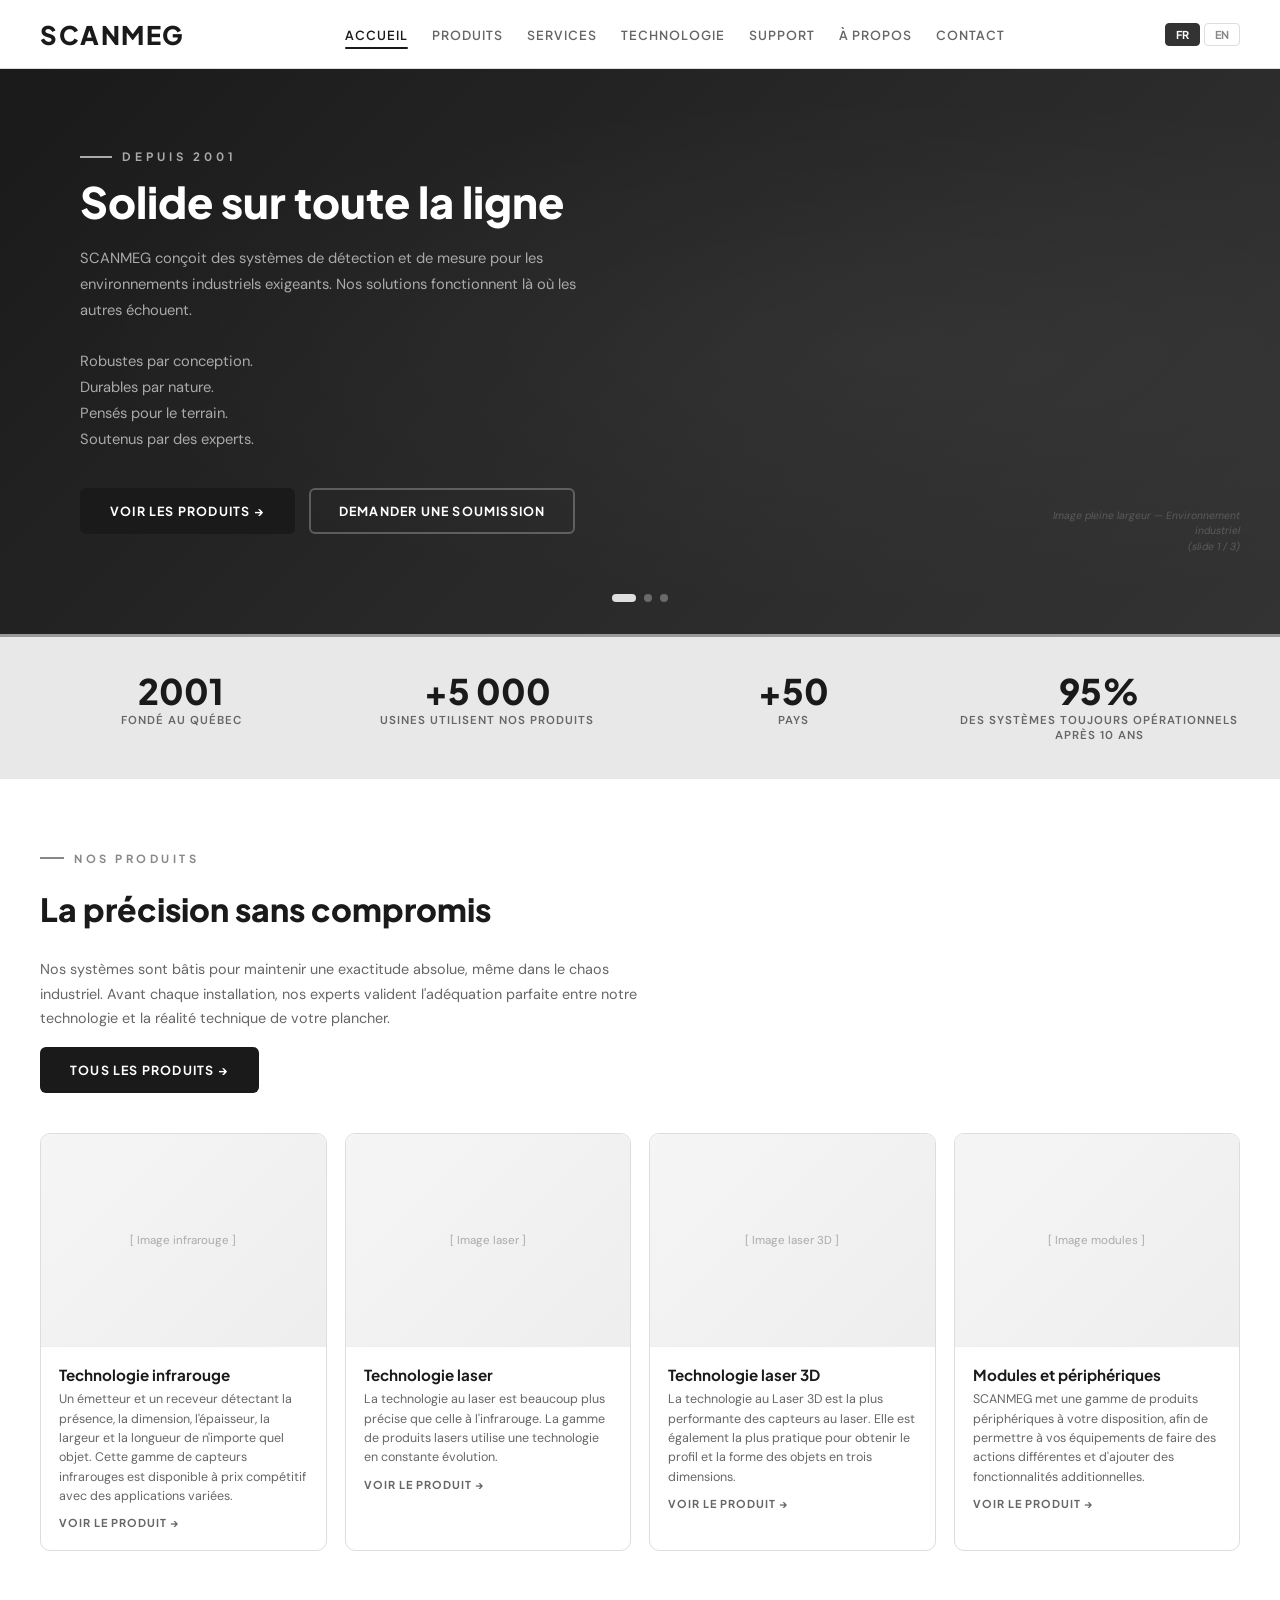
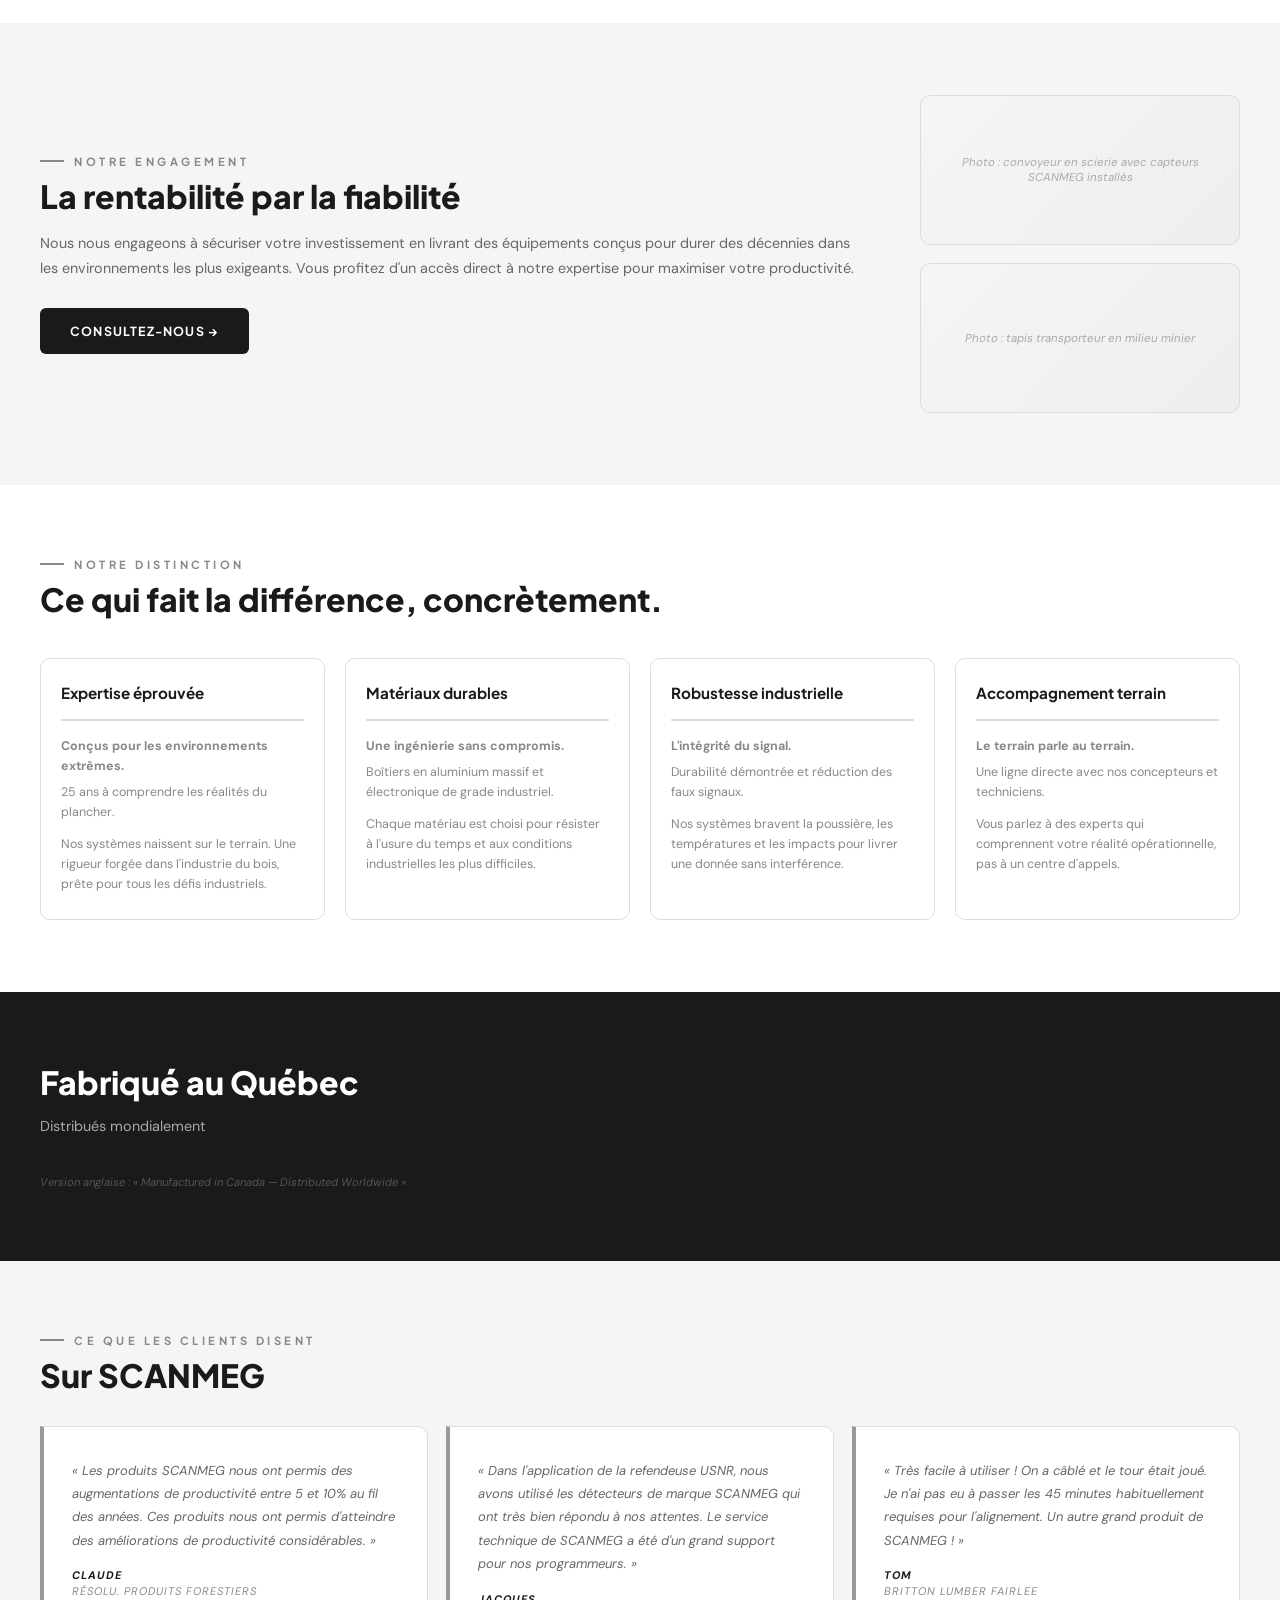
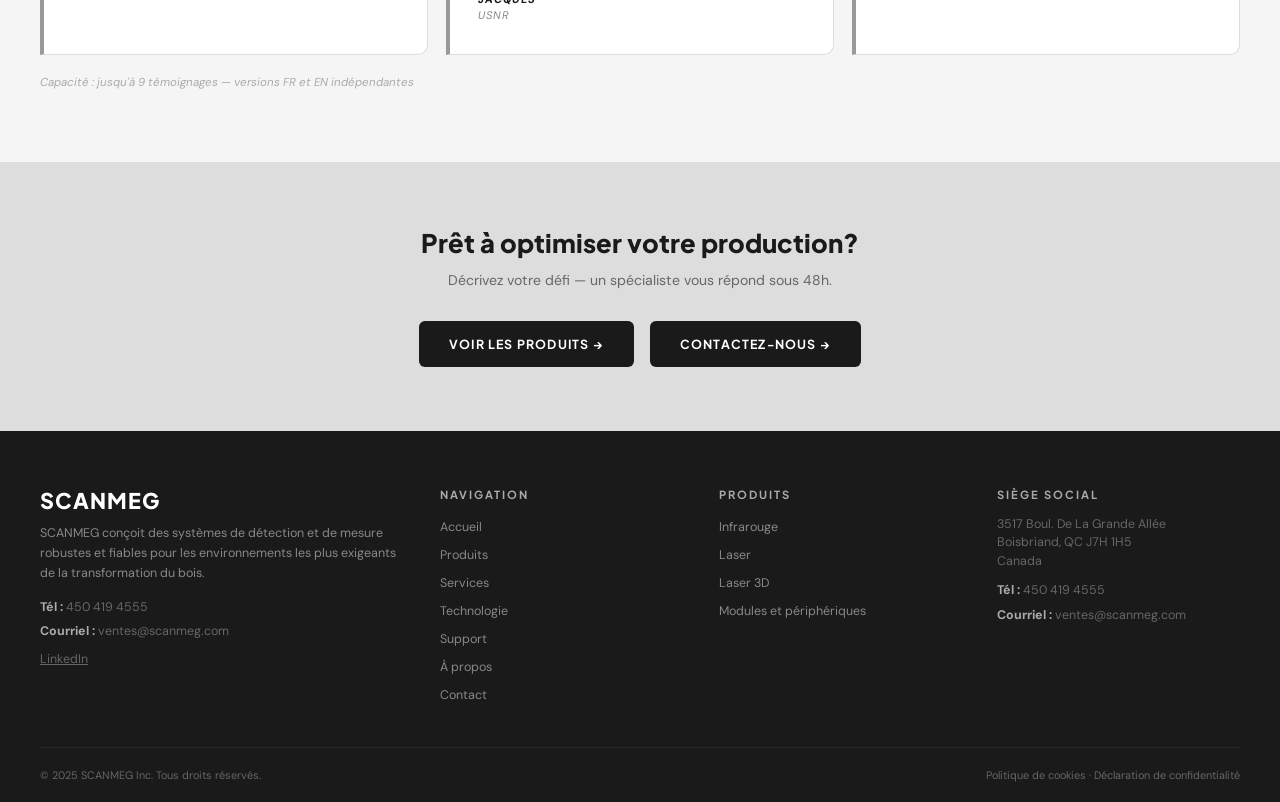
==== commit a3ade52a: "Add files via upload" ====
--- a/index.html
+++ b/index.html
@@ -7,31 +7,115 @@
 <link href="https://fonts.googleapis.com/css2?family=DM+Sans:ital,opsz,wght@0,9..40,300;0,9..40,400;0,9..40,500;0,9..40,600;0,9..40,700;0,9..40,800&family=Plus+Jakarta+Sans:wght@400;500;600;700;800&display=swap" rel="stylesheet">
 <link rel="stylesheet" href="wireframe.css">
 <style>
-:root {
-  /* Light theme — mapped from 07 tokens */
-  --c-bg:       #ffffff;
-  --c-surface:  #f5f5f5;
-  --c-card:     #ffffff;
-  --c-border:   #ddd;
-  --c-muted:    #888;
-  --c-label:    #888;
-  --c-text:     #4a4a4a;
-  --c-heading:  #1a1a1a;
-  --c-white:    #1a1a1a;
+/* ── Hero carrousel pleine largeur ── */
+.hero-carousel {
+  position: relative;
+  background: linear-gradient(135deg, #1a1a1a 0%, #2a2a2a 60%, #333 100%);
+  min-height: 520px;
+  display: flex;
+  align-items: center;
+  overflow: hidden;
+}
+.hero-carousel::before {
+  content: '';
+  position: absolute;
+  inset: 0;
+  background: radial-gradient(ellipse at 70% 50%, rgba(255,255,255,.04), transparent 65%);
+  pointer-events: none;
+}
+.hero-slide-bg-label {
+  position: absolute;
+  bottom: 80px;
+  right: 40px;
+  font-size: .65rem;
+  color: rgba(255,255,255,.2);
+  font-style: italic;
+  max-width: 220px;
+  text-align: right;
+  line-height: 1.5;
+  z-index: 1;
+}
+.hero-carousel-inner {
+  position: relative;
+  z-index: 2;
+  max-width: 1200px;
+  margin: 0 auto;
+  padding: 80px 40px 100px;
+  width: 100%;
+}
+.hero-carousel .hero-label {
+  font-family: var(--font-heading);
+  font-size: .72rem;
+  font-weight: 700;
+  text-transform: uppercase;
+  letter-spacing: 4px;
+  color: #aaa;
+  margin-bottom: 14px;
+  display: flex;
+  align-items: center;
+  gap: 10px;
+}
+.hero-carousel .hero-label::before { content:''; width:32px; height:2px; background:#aaa; }
+.hero-carousel h1 {
+  font-family: var(--font-heading);
+  font-size: 2.7rem;
+  font-weight: 800;
+  line-height: 1.12;
+  color: #fff;
+  margin-bottom: 20px;
+  max-width: 640px;
+}
+.hero-carousel h1 em { font-style: normal; }
+.hero-carousel .hero-text {
+  font-size: .92rem;
+  line-height: 1.75;
+  color: #aaa;
+  margin-bottom: 36px;
+  max-width: 520px;
+}
+.hero-carousel .hero-btns { display:flex; gap:14px; flex-wrap:wrap; }
+.hero-carousel .hero-btns .btn { min-width:200px; justify-content:center; }
+
+/* Points carrousel */
+.carousel-dots {
+  position: absolute;
+  bottom: 32px;
+  left: 50%;
+  transform: translateX(-50%);
+  display: flex;
+  gap: 8px;
+  z-index: 3;
+}
+.carousel-dot { width:8px; height:8px; border-radius:50%; background:rgba(255,255,255,.3); cursor:pointer; transition:.2s; }
+.carousel-dot.on { background:rgba(255,255,255,.85); width:24px; border-radius:4px; }
+
+/* Témoignages */
 .temoignages-grid { display:grid; grid-template-columns:repeat(3,1fr); gap:18px; }
-.temoignage { background:var(--c-card);border:1px solid var(--c-border);border-left:4px solid #999;border-radius:0 var(--radius-md) var(--radius-md) 0; padding:32px 28px; }
-.temoignage blockquote { font-size:13px; color:var(--c-text); line-height:1.8; font-style:italic; margin-bottom:16px; }
-.temoignage cite { font-size:11px; color:var(--c-label); text-transform:uppercase; letter-spacing:1px; display:block; }
-.temoignage cite strong { color:var(--c-heading); display:block; margin-bottom:2px; }
+.temoignage { background:#fff; border:1px solid #ddd; border-left:4px solid #999; border-radius:0 10px 10px 0; padding:32px 28px; }
+.temoignage blockquote { font-size:13px; color:#666; line-height:1.8; font-style:italic; margin-bottom:16px; }
+.temoignage cite { font-size:11px; color:#888; text-transform:uppercase; letter-spacing:1px; display:block; }
+.temoignage cite strong { color:#1a1a1a; display:block; margin-bottom:2px; }
+/* CTA corrigé */
+.cta { background:#ddd; padding:64px 40px; text-align:center; }
+.cta h2 { font-family:var(--font-heading); font-size:1.6rem; font-weight:800; color:var(--navy); margin-bottom:12px; }
+.cta p { color:var(--slate-600); margin-bottom:32px; font-size:.88rem; }
+.cta-btns { display:flex; gap:16px; justify-content:center; flex-wrap:wrap; }
+.cta-btns .btn { min-width:200px; justify-content:center; }
+
+@media(max-width:640px){
+  .hero-carousel-inner { padding:40px 16px 80px; }
+  .hero-carousel h1 { font-size:1.7rem; }
+  .hero-carousel .hero-btns { flex-direction:column; }
+  .hero-slide-bg-label { display:none; }
+  .temoignages-grid { grid-template-columns:1fr; }
+  .cta-btns { flex-direction:column; align-items:center; }
 }
 </style>
-
 </head>
 <body>
 
 <!-- ══════ HEADER ══════ -->
 <header class="hdr">
-
   <div class="hdr-main">
     <a href="index.html" class="logo" style="text-decoration:none;">SCAN<em>MEG</em></a>
     <ul class="nav">
@@ -52,30 +136,30 @@
 </header>
 
 
-<!-- ══════ HERO ══════ -->
-<section class="hero">
-  <div class="hero-inner">
-    <div>
-      <div class="hero-label">Depuis 2001</div>
-      <h1>Solide sur toute <em>la ligne</em></h1>
-      <p class="hero-text">SCANMEG conçoit des systèmes de détection et de mesure pour les environnements industriels exigeants. Nos solutions fonctionnent là où les autres échouent.<br><br>
-      Robustes par conception.<br>
-      Durables par nature.<br>
-      Pensés pour le terrain.<br>
-      Soutenus par des experts.</p>
-      <div class="hero-btns">
-        <a href="produits.html" class="btn btn-dark">Voir les produits →</a>
-        <a href="contact.html" class="btn btn-outline" style="border-color:rgba(255,255,255,.2);color:var(--white);">Demander une soumission</a>
-      </div>
-    </div>
-    <div class="hero-visual">
-      <div class="ph">
-        <svg width="56" height="56" viewBox="0 0 24 24" fill="none" stroke="currentColor" stroke-width="1"><rect x="3" y="3" width="18" height="18" rx="2"/><circle cx="8.5" cy="8.5" r="1.5"/><path d="m21 15-5-5L5 21"/></svg>
-        Slider Hero — Environnement industriel
-      </div>
-    </div>
-  </div>
-</section>
+<!-- ══════ HERO — CARROUSEL PLEINE LARGEUR ══════ -->
+<div class="hero-carousel">
+  <span class="hero-slide-bg-label">Image pleine largeur — Environnement industriel<br>(slide 1 / 3)</span>
+
+  <div class="hero-carousel-inner">
+    <div class="hero-label">Depuis 2001</div>
+    <h1>Solide sur toute <em>la ligne</em></h1>
+    <p class="hero-text">SCANMEG conçoit des systèmes de détection et de mesure pour les environnements industriels exigeants. Nos solutions fonctionnent là où les autres échouent.<br><br>
+    Robustes par conception.<br>
+    Durables par nature.<br>
+    Pensés pour le terrain.<br>
+    Soutenus par des experts.</p>
+    <div class="hero-btns">
+      <a href="produits.html" class="btn btn-dark">Voir les produits →</a>
+      <a href="contact.html" class="btn btn-outline" style="border-color:rgba(255,255,255,.25);color:#fff;">Demander une soumission</a>
+    </div>
+  </div>
+
+  <div class="carousel-dots">
+    <div class="carousel-dot on"></div>
+    <div class="carousel-dot"></div>
+    <div class="carousel-dot"></div>
+  </div>
+</div>
 
 
 <!-- ══════ KPI ══════ -->
@@ -92,14 +176,13 @@
 <!-- ══════ CATÉGORIES PRODUITS ══════ -->
 <section class="sec">
   <div class="sec-inner">
-    <div class="sec-head">
-      <div>
-        <div class="sec-label">Nos produits</div>
-        <h2 class="sec-title">La précision sans compromis</h2>
-        <p class="sec-desc">Nos systèmes sont bâtis pour maintenir une exactitude absolue, même dans le chaos industriel. Avant chaque installation, nos experts valident l'adéquation parfaite entre notre technologie et la réalité technique de votre plancher.</p>
-      </div>
-      <a href="produits.html" class="btn btn-dark" style="height:fit-content;">Tous les produits →</a>
-    </div>
+    <div class="sec-head" style="align-items:flex-start;flex-direction:column;gap:16px;">
+      <div class="sec-label">Nos produits</div>
+      <h2 class="sec-title">La précision sans compromis</h2>
+      <p class="sec-desc" style="margin-bottom:0;">Nos systèmes sont bâtis pour maintenir une exactitude absolue, même dans le chaos industriel. Avant chaque installation, nos experts valident l'adéquation parfaite entre notre technologie et la réalité technique de votre plancher.</p>
+      <a href="produits.html" class="btn btn-dark">Tous les produits →</a>
+    </div>
+    <div style="margin-bottom:32px;"></div>
     <div class="cat-g">
       <div class="cat-c">
         <div class="cat-c-img">[ Image infrarouge ]</div>
@@ -137,21 +220,21 @@
   </div>
 </section>
 
-<!-- 3. NOTRE PROMESSE -->
-<section class="sec sec--gray" >
-  <div class="sec-inner">
-    <div style="display:grid;grid-template-columns:1fr 380px;gap:64px;align-items:center;">
+
+<!-- ══════ NOTRE PROMESSE ══════ -->
+<section class="sec sec--gray">
+  <div class="sec-inner">
+    <div style="display:grid;grid-template-columns:1fr 320px;gap:64px;align-items:center;">
       <div>
         <p class="sec-label">Notre engagement</p>
         <h2 class="sec-title">La rentabilité par la fiabilité</h2>
-        <p style="font-size:.9rem;color:var(--c-text);line-height:1.7;margin-top:16px;">Nous nous engageons à sécuriser votre investissement en livrant des équipements conçus pour durer des décennies dans les environnements les plus exigeants. Vous profitez d'un accès direct à notre expertise pour maximiser votre productivité.</p>
-        <a href="contact.html" class="btn btn-dark btn-sm" style="margin-top:24px;display:inline-block;">Consultez-nous →</a>
-      </div>
-      <div style="display:grid;grid-template-columns:1fr 1fr;gap:18px;">
-        <div style="background:linear-gradient(135deg,var(--slate-50),var(--slate-100));border:1px solid var(--slate-200);border-radius:var(--radius-md);height:120px;display:flex;align-items:center;justify-content:center;color:var(--c-muted);font-size:.72rem;"><span style="font-size:.72rem;color:var(--c-muted);font-style:italic;">Photo : convoyeur en scierie avec capteurs SCANMEG installés</span></div>
-        <div style="background:linear-gradient(135deg,var(--slate-50),var(--slate-100));border:1px solid var(--slate-200);border-radius:var(--radius-md);height:120px;display:flex;align-items:center;justify-content:center;color:var(--c-muted);font-size:.72rem;"><span style="font-size:.72rem;color:var(--c-muted);font-style:italic;">Photo : tapis transporteur en milieu minier</span></div>
-        <div style="background:linear-gradient(135deg,var(--slate-50),var(--slate-100));border:1px solid var(--slate-200);border-radius:var(--radius-md);height:120px;display:flex;align-items:center;justify-content:center;color:var(--c-muted);font-size:.72rem;"><span style="font-size:.72rem;color:var(--c-muted);font-style:italic;">Photo : chaîne de montage automobile avec système de mesure</span></div>
-        <div style="background:linear-gradient(135deg,var(--slate-50),var(--slate-100));border:1px solid var(--slate-200);border-radius:var(--radius-md);height:120px;display:flex;align-items:center;justify-content:center;color:var(--c-muted);font-size:.72rem;"><span style="font-size:.72rem;color:var(--c-muted);font-style:italic;">Photo : tapis transporteur en milieu minier</span></div>
+        <p style="font-size:.9rem;color:var(--slate-600);line-height:1.7;margin-top:16px;">Nous nous engageons à sécuriser votre investissement en livrant des équipements conçus pour durer des décennies dans les environnements les plus exigeants. Vous profitez d'un accès direct à notre expertise pour maximiser votre productivité.</p>
+        <a href="contact.html" class="btn btn-dark btn-sm" style="margin-top:28px;display:inline-block;">Consultez-nous →</a>
+      </div>
+      <!-- 2 photos -->
+      <div style="display:flex;flex-direction:column;gap:18px;">
+        <div style="background:linear-gradient(135deg,var(--slate-50),var(--slate-100));border:1px solid var(--slate-200);border-radius:var(--radius-md);height:150px;display:flex;align-items:center;justify-content:center;padding:0 16px;"><span style="font-size:.72rem;color:var(--slate-400);font-style:italic;text-align:center;">Photo : convoyeur en scierie avec capteurs SCANMEG installés</span></div>
+        <div style="background:linear-gradient(135deg,var(--slate-50),var(--slate-100));border:1px solid var(--slate-200);border-radius:var(--radius-md);height:150px;display:flex;align-items:center;justify-content:center;padding:0 16px;"><span style="font-size:.72rem;color:var(--slate-400);font-style:italic;text-align:center;">Photo : tapis transporteur en milieu minier</span></div>
       </div>
     </div>
   </div>
@@ -170,95 +253,51 @@
         <div class="pilier-sep"></div>
         <p><strong>Conçus pour les environnements extrêmes.</strong></p>
         <p style="margin:6px 0 12px;">25 ans à comprendre les réalités du plancher.</p>
-        <p>Nos systèmes naissent sur le terrain. Une rigueur forgée dans l’industrie du bois, prête pour tous les défis industriels.</p>
+        <p>Nos systèmes naissent sur le terrain. Une rigueur forgée dans l'industrie du bois, prête pour tous les défis industriels.</p>
       </div>
       <div class="pilier-c">
         <div class="pilier-titre">Matériaux durables</div>
         <div class="pilier-sep"></div>
         <p><strong>Une ingénierie sans compromis.</strong></p>
         <p style="margin:6px 0 12px;">Boîtiers en aluminium massif et électronique de grade industriel.</p>
-        <p>Chaque matériau est choisi pour résister à l'usure du temps et aux conditions industrielles les plus difficiles. Nos capteurs ne sont pas des visiteurs dans votre usine. Ils en font partie. Pour longtemps.</p>
+        <p>Chaque matériau est choisi pour résister à l'usure du temps et aux conditions industrielles les plus difficiles.</p>
       </div>
       <div class="pilier-c">
         <div class="pilier-titre">Robustesse industrielle</div>
         <div class="pilier-sep"></div>
         <p><strong>L'intégrité du signal.</strong></p>
         <p style="margin:6px 0 12px;">Durabilité démontrée et réduction des faux signaux.</p>
-        <p>Nos systèmes bravent la poussière, les températures et les impacts pour livrer une donnée, sans interférence. Vous obtenez des opérations fluides et sécuritaires, même au cœur du chaos. </p>
+        <p>Nos systèmes bravent la poussière, les températures et les impacts pour livrer une donnée sans interférence.</p>
       </div>
       <div class="pilier-c">
         <div class="pilier-titre">Accompagnement terrain</div>
         <div class="pilier-sep"></div>
         <p><strong>Le terrain parle au terrain.</strong></p>
-        <p style="margin:6px 0 12px;">Une ligne directe avec nos concepteurs et techniciens, limitant les arrêts non planifiés.</p>
-        <p>Vous parlez à des experts qui comprennent votre réalité opérationnelle, pas à un centre d'appels. Nous résolvons les problèmes rapidement pour éliminer l'incertitude et maximiser votre productivité.</p>
-      </div>
-    </div>
-  </div>
-</section>
-    <div style="margin-bottom:40px;"></div>
-<!-- ══════ DURABILITÉ ══════ -->
-<section class="sec sec--gray">
-  <div class="sec-inner">
-    <div class="sec-label">Durabilité</div>
-    <h2 class="sec-title">La durabilité <em>de nos appareils</em></h2>
-    <p class="sec-desc">Plusieurs installations fonctionnent depuis 15 ans en gage de fiabilité.</p>
-    <div class="dur-g">
-      <div class="dur-c">
-        <div class="dur-h">
-          <div class="ico">❄️</div>
-          <h4>Froid</h4>
-          <small>Résistantes de –40 à +50 degrés Celsius</small>
-        </div>
-        <div class="dur-b">
-          <p>Conçu pour les environnements extrêmement froids</p>
-          <p>Aucun système de chauffage requis</p>
-          <p>Performance constante en conditions de gel</p>
-        </div>
-      </div>
-      <div class="dur-c">
-        <div class="dur-h">
-          <div class="ico">🌫️</div>
-          <h4>Débris</h4>
-          <small>Toujours fonctionnelles en présence de ceux-ci</small>
-        </div>
-        <div class="dur-b">
-          <p>Résistant à la poussière et à la résine</p>
-          <p>Chemins optiques autonettoyants</p>
-          <p>Boîtiers scellés résistants</p>
-        </div>
-      </div>
-      <div class="dur-c">
-        <div class="dur-h">
-          <div class="ico">〰️</div>
-          <h4>Vibration</h4>
-          <small>Tolérance en continu</small>
-        </div>
-        <div class="dur-b">
-          <p>Absorption des chocs de calibre industriel</p>
-          <p>Lectures stables sous machinerie lourde</p>
-          <p>Tolérance au désalignement</p>
-        </div>
-      </div>
-    </div>
-  </div>
-</section>
-
-
-
-<!-- ══════ Fabrication au quebec ══════ -->
+        <p style="margin:6px 0 12px;">Une ligne directe avec nos concepteurs et techniciens.</p>
+        <p>Vous parlez à des experts qui comprennent votre réalité opérationnelle, pas à un centre d'appels.</p>
+      </div>
+    </div>
+  </div>
+</section>
+
+
+<!-- ══════ FABRIQUÉ AU QUÉBEC ══════ -->
 <section class="sec sec--dark">
   <div class="sec-inner">
     <h2 class="sec-title">Fabriqué <em>au Québec</em></h2>
     <p class="sec-desc">Distribués mondialement</p>
-  </div>
-</section>
-
-
-<!-- 8. TÉMOIGNAGES -->
+    <p style="font-size:.7rem;color:#555;font-style:italic;margin-top:10px;">Version anglaise : « Manufactured in Canada — Distributed Worldwide »</p>
+  </div>
+</section>
+
+
+<!-- ══════ TÉMOIGNAGES ══════ -->
 <section class="sec sec--gray">
   <div class="sec-inner">
-    <div class="sec-header"><p class="sec-label">Ce que les clients disent</p><h2 class="sec-title">Sur SCANMEG</h2></div>
+    <div style="margin-bottom:32px;">
+      <p class="sec-label">Ce que les clients disent</p>
+      <h2 class="sec-title">Sur SCANMEG</h2>
+    </div>
     <div class="temoignages-grid">
       <div class="temoignage">
         <blockquote>« Les produits SCANMEG nous ont permis des augmentations de productivité entre 5 et 10% au fil des années. Ces produits nous ont permis d'atteindre des améliorations de productivité considérables. »</blockquote>
@@ -273,40 +312,19 @@
         <cite><strong>Tom</strong>Britton Lumber Fairlee</cite>
       </div>
     </div>
-  </div>
-</section>
-
-
-<!-- ══════ TÉMOIGNAGES ══════
-<section class="sec sec--dark">
-  <div class="sec-inner">
-    <div class="sec-label">Témoignages</div>
-    <h2 class="sec-title">Ce que les clients disent <em>sur SCANMEG</em></h2>
-    <div style="margin-bottom:32px;"></div>
-    <div class="svc-c">
-      <q>Les produits SCANMEG nous ont permis des augmentations de productivité entre 5 et 10% au fil des années. Certes il existe d'autres marques de produits de détection mais ces derniers sont avec des plages fixes et ne correspondent pas toujours aux besoins de l'industrie du sciage. Les produits SCANMEG ont été développés en tenant compte des contraintes de poussières, de vibrations et fonctionnent même lorsqu'ils sont installés dans un environnement sévère.</q>
-      <div class="testi-auth">— Claude, Résolu. Produits forestiers</div>
-    </div>
-    <div style="height:32px;"></div>
-    <div class="svc-c">
-      <q>Dans l'application de la refendeuse USNR, nous avons inclus deux systèmes de mesurage des blocs. Pour ce faire, nous avons utilisé les détecteurs de marque SCANMEG qui ont très bien répondu à nos attentes pour cette application. De plus, le service technique des gens de SCANMEG à été d'un grand support pour nos programmeurs</q>
-      <div class="testi-auth">— Jacques, USNR</div>
-    </div>
-    <div style="height:32px;"></div>
-    <div class="svc-c">
-      <q>Très facile à utiliser! On a eu seulement à modifier les supports / garde où étaient installés les capteurs Banners, on a installé les P150 face à face, on les a câblés et le tour était joué. Je n'ai pas eu à passer les 45 minutes habituellement requises avec les Banners afin de les aligner, les incliner ou de vérifier les angles de vision. Un autre grand produit de SCANMEG !</q>
-      <div class="testi-auth">— Tom, Britton Lumber Fairlee</div>
-    </div>
-  </div>
-</section> -->
+    <p style="font-size:.72rem;color:#aaa;font-style:italic;margin-top:20px;">Capacité : jusqu'à 9 témoignages — versions FR et EN indépendantes</p>
+  </div>
+</section>
 
 
 <!-- ══════ CTA ══════ -->
 <div class="cta">
   <h2>Prêt à optimiser votre production?</h2>
   <p>Décrivez votre défi — un spécialiste vous répond sous 48h.</p>
-  <a href="produits.html" class="btn btn-dark">Voir les produits→</a>
-    <a href="contact.html" class="btn btn-dark">Parlons-en →</a>
+  <div class="cta-btns">
+    <a href="produits.html" class="btn btn-dark">Voir les produits →</a>
+    <a href="contact.html" class="btn btn-dark">Contactez-nous →</a>
+  </div>
 </div>
 
 
@@ -318,8 +336,7 @@
       <p class="ftr-desc">SCANMEG conçoit des systèmes de détection et de mesure robustes et fiables pour les environnements les plus exigeants de la transformation du bois.</p>
       <p class="ftr-info"><strong>Tél :</strong> 450 419 4555</p>
       <p class="ftr-info"><strong>Courriel :</strong> ventes@scanmeg.com</p>
-      <a href="#" class="ftr-info">Linkedin</a> / 
-      <a href="#" class="ftr-info">Facebook</a>
+      <a href="#" class="ftr-info">LinkedIn</a>
     </div>
     <div class="ftr-col">
       <h4>Navigation</h4>
@@ -345,10 +362,8 @@
     <div class="ftr-col">
       <h4>Siège social</h4>
       <p class="ftr-info">3517 Boul. De La Grande Allée<br>Boisbriand, QC J7H 1H5<br>Canada</p>
-      <h4 style="margin-top:16px;">Bureaux</h4>
-      <p class="ftr-info">SCANMEG West — Surrey, BC</p>
-      <p class="ftr-info">SCANMEG Europe — France</p>
-      <p class="ftr-info">SCANMEG Japon</p>
+      <p class="ftr-info" style="margin-top:10px;"><strong>Tél :</strong> 450 419 4555</p>
+      <p class="ftr-info"><strong>Courriel :</strong> ventes@scanmeg.com</p>
     </div>
   </div>
   <div class="ftr-bot">
@@ -357,10 +372,17 @@
   </div>
 </footer>
 
-<script data-cfasync="false" src="/cdn-cgi/scripts/5c5dd728/cloudflare-static/email-decode.min.js"></script><script>
+<script>
 (function(){
   var btn = document.querySelector(".hamburger");
   var nav = document.querySelector(".nav");
   if(btn && nav){
-    btn.addEventListener("click", function(){
-      nav.classList
+    btn.addEventListener("click", function(){ nav.classList.toggle("open"); });
+    document.addEventListener("click", function(e){
+      if(!btn.contains(e.target) && !nav.contains(e.target)) nav.classList.remove("open");
+    });
+  }
+})();
+</script>
+</body>
+</html>
--- a/wireframe.css
+++ b/wireframe.css
@@ -146,9 +146,12 @@
 .testi-auth { font-family:var(--font-heading); font-size:.78rem; font-weight:700; color:#888; }
 
 /* ══════ CTA BAND ══════ */
-.cta { background:#ddd; padding:44px 40px; text-align:center; }
+.cta { background:#ddd; padding:64px 40px; text-align:center; }
 .cta h2 { font-family:var(--font-heading); font-size:1.6rem; font-weight:800; color:var(--navy); margin-bottom:10px; }
-.cta p { color:var(--slate-600); margin-bottom:20px; font-size:.88rem; }
+.cta p { color:var(--slate-600); margin-bottom:32px; font-size:.88rem; }
+.cta-btns { display:flex; flex-direction:row; gap:20px; justify-content:center; flex-wrap:wrap; }
+.cta-btns .btn { justify-content:center; }
+.cta-btns .btn { min-width:200px; justify-content:center; }
 
 /* ══════ FOOTER ══════ */
 .ftr { background:var(--navy); padding:56px 40px 20px; }
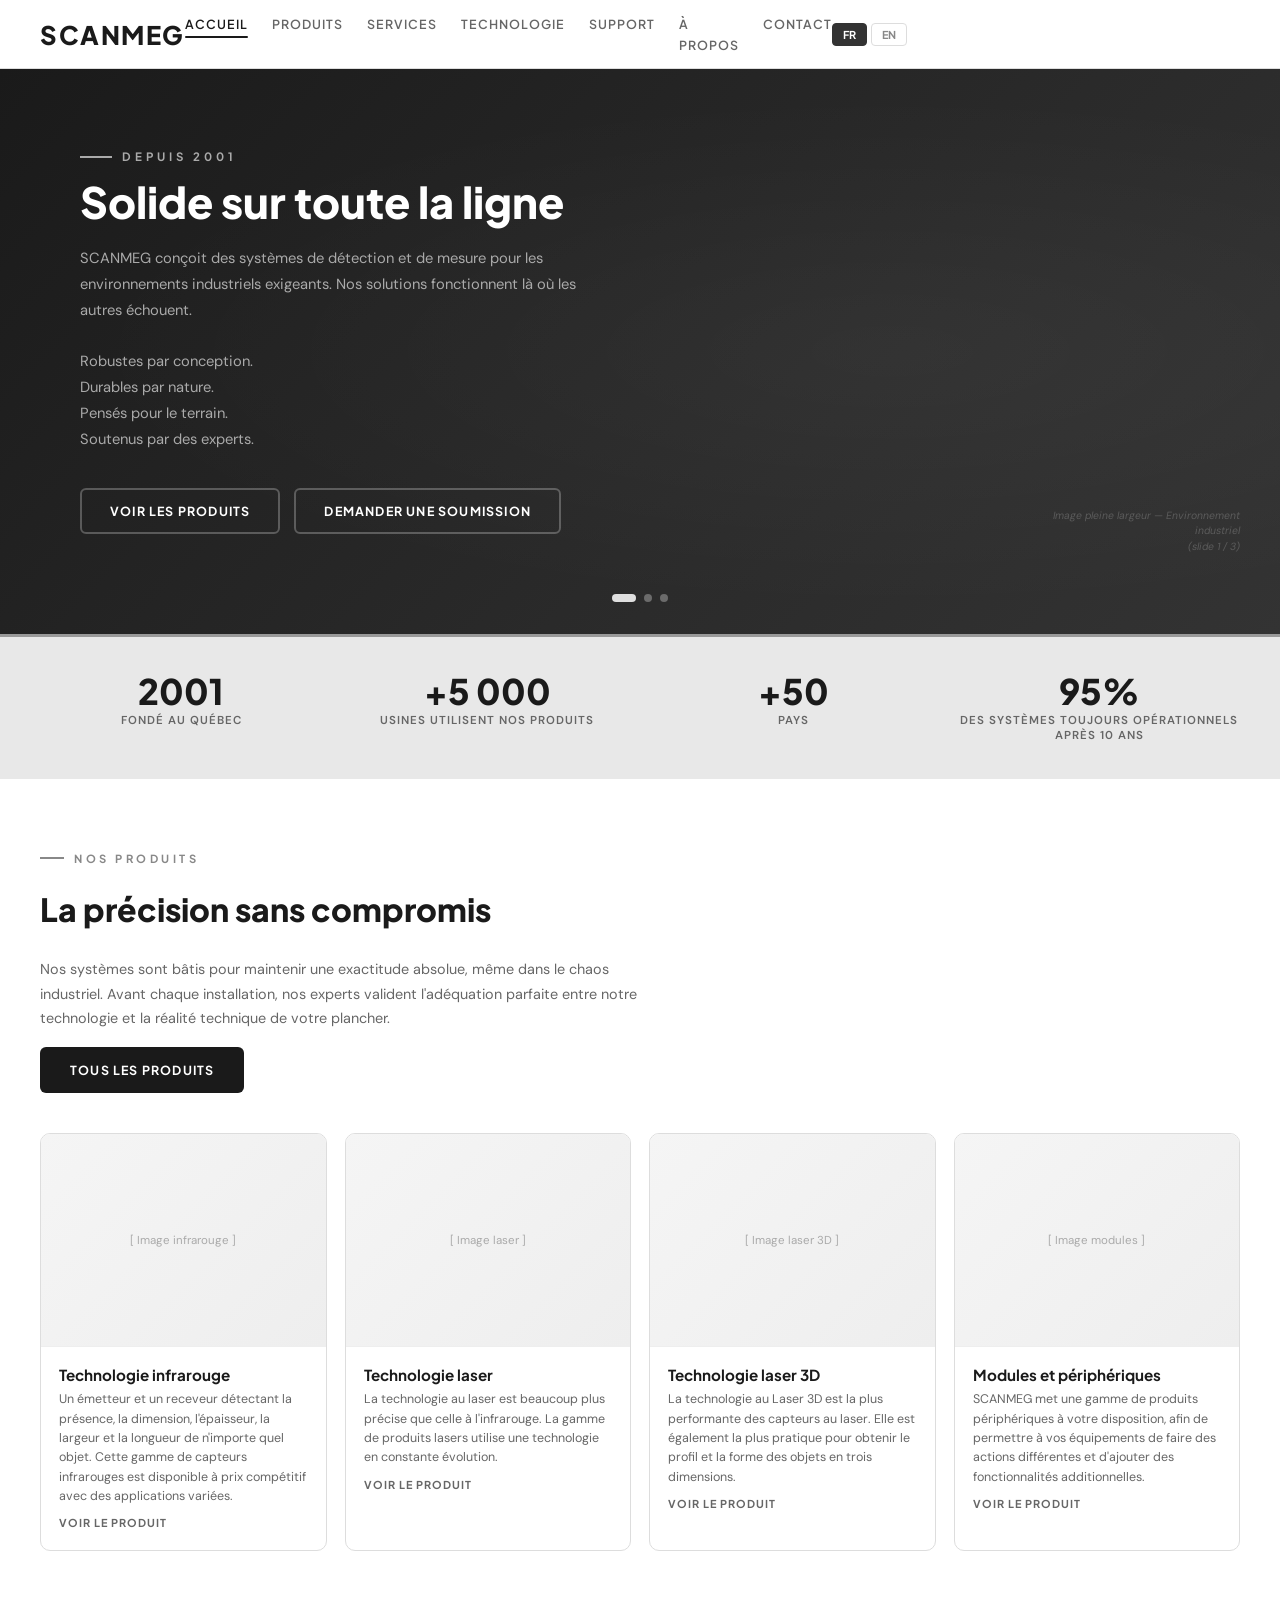
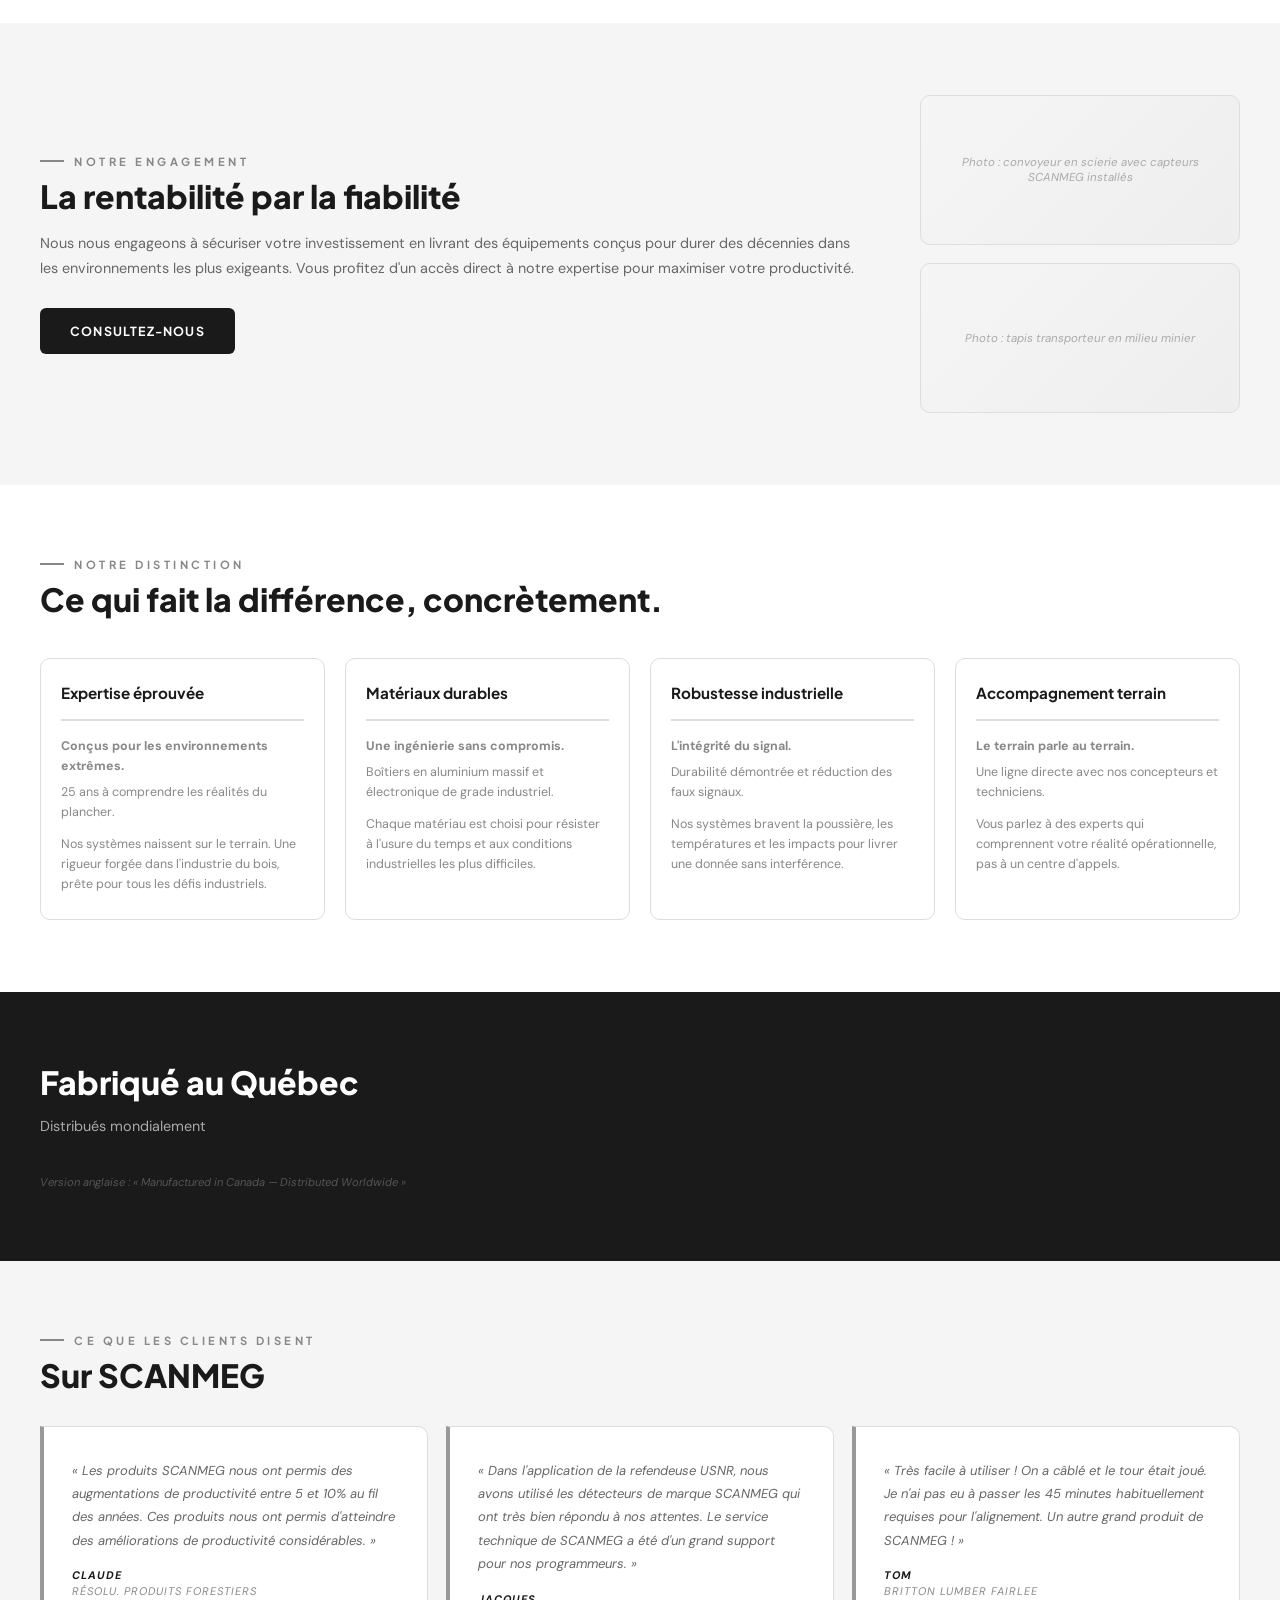
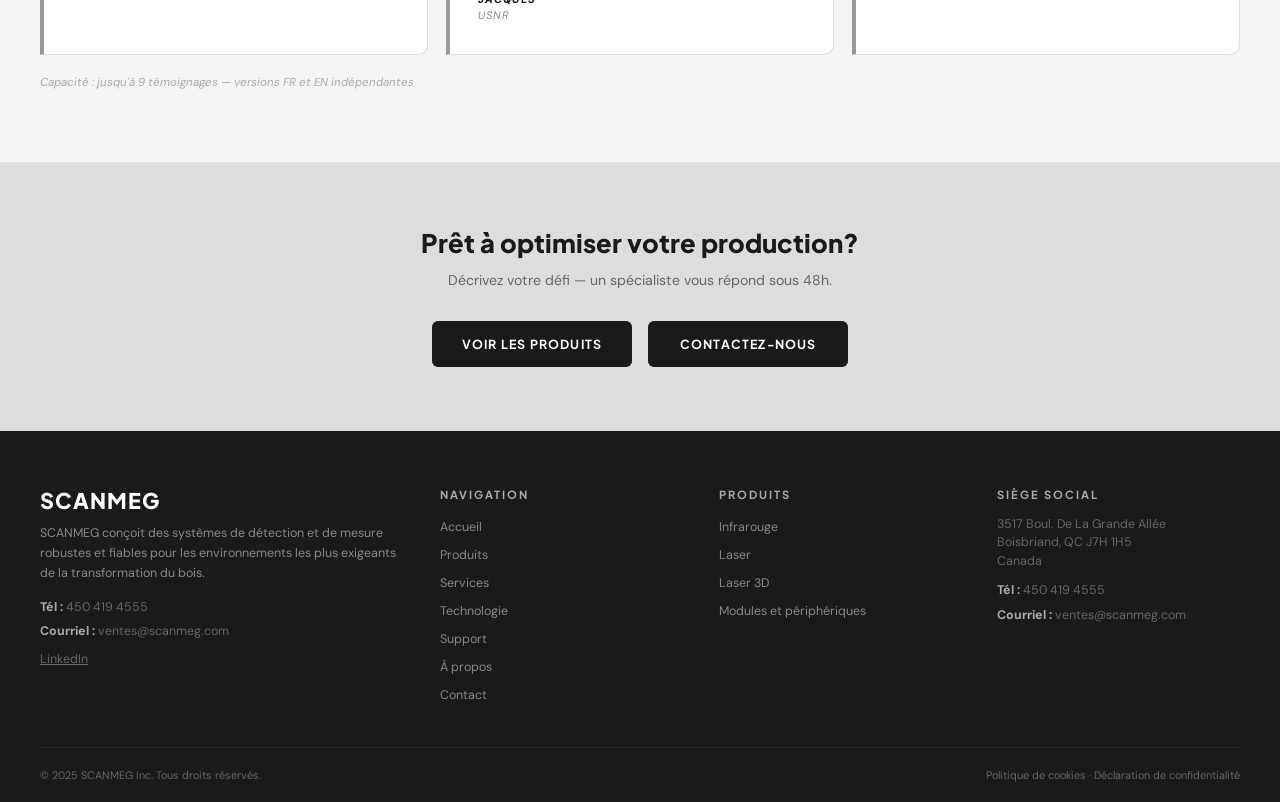
==== commit e416c446: "Add files via upload" ====
--- a/index.html
+++ b/index.html
@@ -130,6 +130,10 @@
     </ul>
     <div class="hdr-right">
       <div class="lang-sw"><button class="on">FR</button><button>EN</button></div>
+      <div class="hdr-btns">
+        <a href="produits.html" class="btn btn-outline btn-sm" style="padding:8px 18px;font-size:.72rem;border-color:rgba(255,255,255,.25);color:#fff;">Voir les produits</a>
+        <a href="contact.html" class="btn btn-outline btn-sm" style="padding:8px 18px;font-size:.72rem;border-color:rgba(255,255,255,.25);color:#fff;">Demander une soumission</a>
+      </div>
       <div class="hamburger"><span></span><span></span><span></span></div>
     </div>
   </div>
@@ -149,7 +153,7 @@
     Pensés pour le terrain.<br>
     Soutenus par des experts.</p>
     <div class="hero-btns">
-      <a href="produits.html" class="btn btn-dark">Voir les produits →</a>
+      <a href="produits.html" class="btn btn-outline" style="border-color:rgba(255,255,255,.25);color:#fff;">Voir les produits</a>
       <a href="contact.html" class="btn btn-outline" style="border-color:rgba(255,255,255,.25);color:#fff;">Demander une soumission</a>
     </div>
   </div>
@@ -180,7 +184,7 @@
       <div class="sec-label">Nos produits</div>
       <h2 class="sec-title">La précision sans compromis</h2>
       <p class="sec-desc" style="margin-bottom:0;">Nos systèmes sont bâtis pour maintenir une exactitude absolue, même dans le chaos industriel. Avant chaque installation, nos experts valident l'adéquation parfaite entre notre technologie et la réalité technique de votre plancher.</p>
-      <a href="produits.html" class="btn btn-dark">Tous les produits →</a>
+      <a href="produits.html" class="btn btn-dark">Tous les produits</a>
     </div>
     <div style="margin-bottom:32px;"></div>
     <div class="cat-g">
@@ -189,7 +193,7 @@
         <div class="cat-c-body">
           <h3>Technologie infrarouge</h3>
           <p>Un émetteur et un receveur détectant la présence, la dimension, l'épaisseur, la largeur et la longueur de n'importe quel objet. Cette gamme de capteurs infrarouges est disponible à prix compétitif avec des applications variées.</p>
-          <a href="categorie.html" class="cat-c-link">voir le produit →</a>
+          <a href="categorie.html" class="cat-c-link">voir le produit</a>
         </div>
       </div>
       <div class="cat-c">
@@ -197,7 +201,7 @@
         <div class="cat-c-body">
           <h3>Technologie laser</h3>
           <p>La technologie au laser est beaucoup plus précise que celle à l'infrarouge. La gamme de produits lasers utilise une technologie en constante évolution.</p>
-          <a href="categorie.html" class="cat-c-link">voir le produit →</a>
+          <a href="categorie.html" class="cat-c-link">voir le produit</a>
         </div>
       </div>
       <div class="cat-c">
@@ -205,7 +209,7 @@
         <div class="cat-c-body">
           <h3>Technologie laser 3D</h3>
           <p>La technologie au Laser 3D est la plus performante des capteurs au laser. Elle est également la plus pratique pour obtenir le profil et la forme des objets en trois dimensions.</p>
-          <a href="categorie.html" class="cat-c-link">voir le produit →</a>
+          <a href="categorie.html" class="cat-c-link">voir le produit</a>
         </div>
       </div>
       <div class="cat-c">
@@ -213,7 +217,7 @@
         <div class="cat-c-body">
           <h3>Modules et périphériques</h3>
           <p>SCANMEG met une gamme de produits périphériques à votre disposition, afin de permettre à vos équipements de faire des actions différentes et d'ajouter des fonctionnalités additionnelles.</p>
-          <a href="categorie.html" class="cat-c-link">voir le produit →</a>
+          <a href="categorie.html" class="cat-c-link">voir le produit</a>
         </div>
       </div>
     </div>
@@ -229,7 +233,7 @@
         <p class="sec-label">Notre engagement</p>
         <h2 class="sec-title">La rentabilité par la fiabilité</h2>
         <p style="font-size:.9rem;color:var(--slate-600);line-height:1.7;margin-top:16px;">Nous nous engageons à sécuriser votre investissement en livrant des équipements conçus pour durer des décennies dans les environnements les plus exigeants. Vous profitez d'un accès direct à notre expertise pour maximiser votre productivité.</p>
-        <a href="contact.html" class="btn btn-dark btn-sm" style="margin-top:28px;display:inline-block;">Consultez-nous →</a>
+        <a href="contact.html" class="btn btn-dark btn-sm" style="margin-top:28px;display:inline-block;">Consultez-nous</a>
       </div>
       <!-- 2 photos -->
       <div style="display:flex;flex-direction:column;gap:18px;">
@@ -322,8 +326,8 @@
   <h2>Prêt à optimiser votre production?</h2>
   <p>Décrivez votre défi — un spécialiste vous répond sous 48h.</p>
   <div class="cta-btns">
-    <a href="produits.html" class="btn btn-dark">Voir les produits →</a>
-    <a href="contact.html" class="btn btn-dark">Contactez-nous →</a>
+    <a href="produits.html" class="btn btn-dark">Voir les produits</a>
+    <a href="contact.html" class="btn btn-dark">Contactez-nous</a>
   </div>
 </div>
 
--- a/wireframe.css
+++ b/wireframe.css
@@ -52,6 +52,8 @@
 .nav a.on { color:var(--navy); }
 .nav a.on::after { content:''; position:absolute; bottom:-2px; left:0; right:0; height:2px; background:var(--navy); border-radius:2px; }
 .hdr-right { display:flex; align-items:center; gap:14px; }
+.hdr-btns { display:flex; gap:8px; }
+@media(max-width:1024px){ .hdr-btns { display:none; } }
 .lang-sw { display:flex; gap:4px; }
 .lang-sw button { font-family:var(--font-heading); font-size:.68rem; font-weight:700; padding:4px 10px; border-radius:4px; border:1px solid var(--slate-200); background:var(--white); color:var(--slate-500); cursor:pointer; transition:.15s; }
 .lang-sw button.on { background:var(--slate-800); border-color:var(--slate-800); color:var(--white); }
